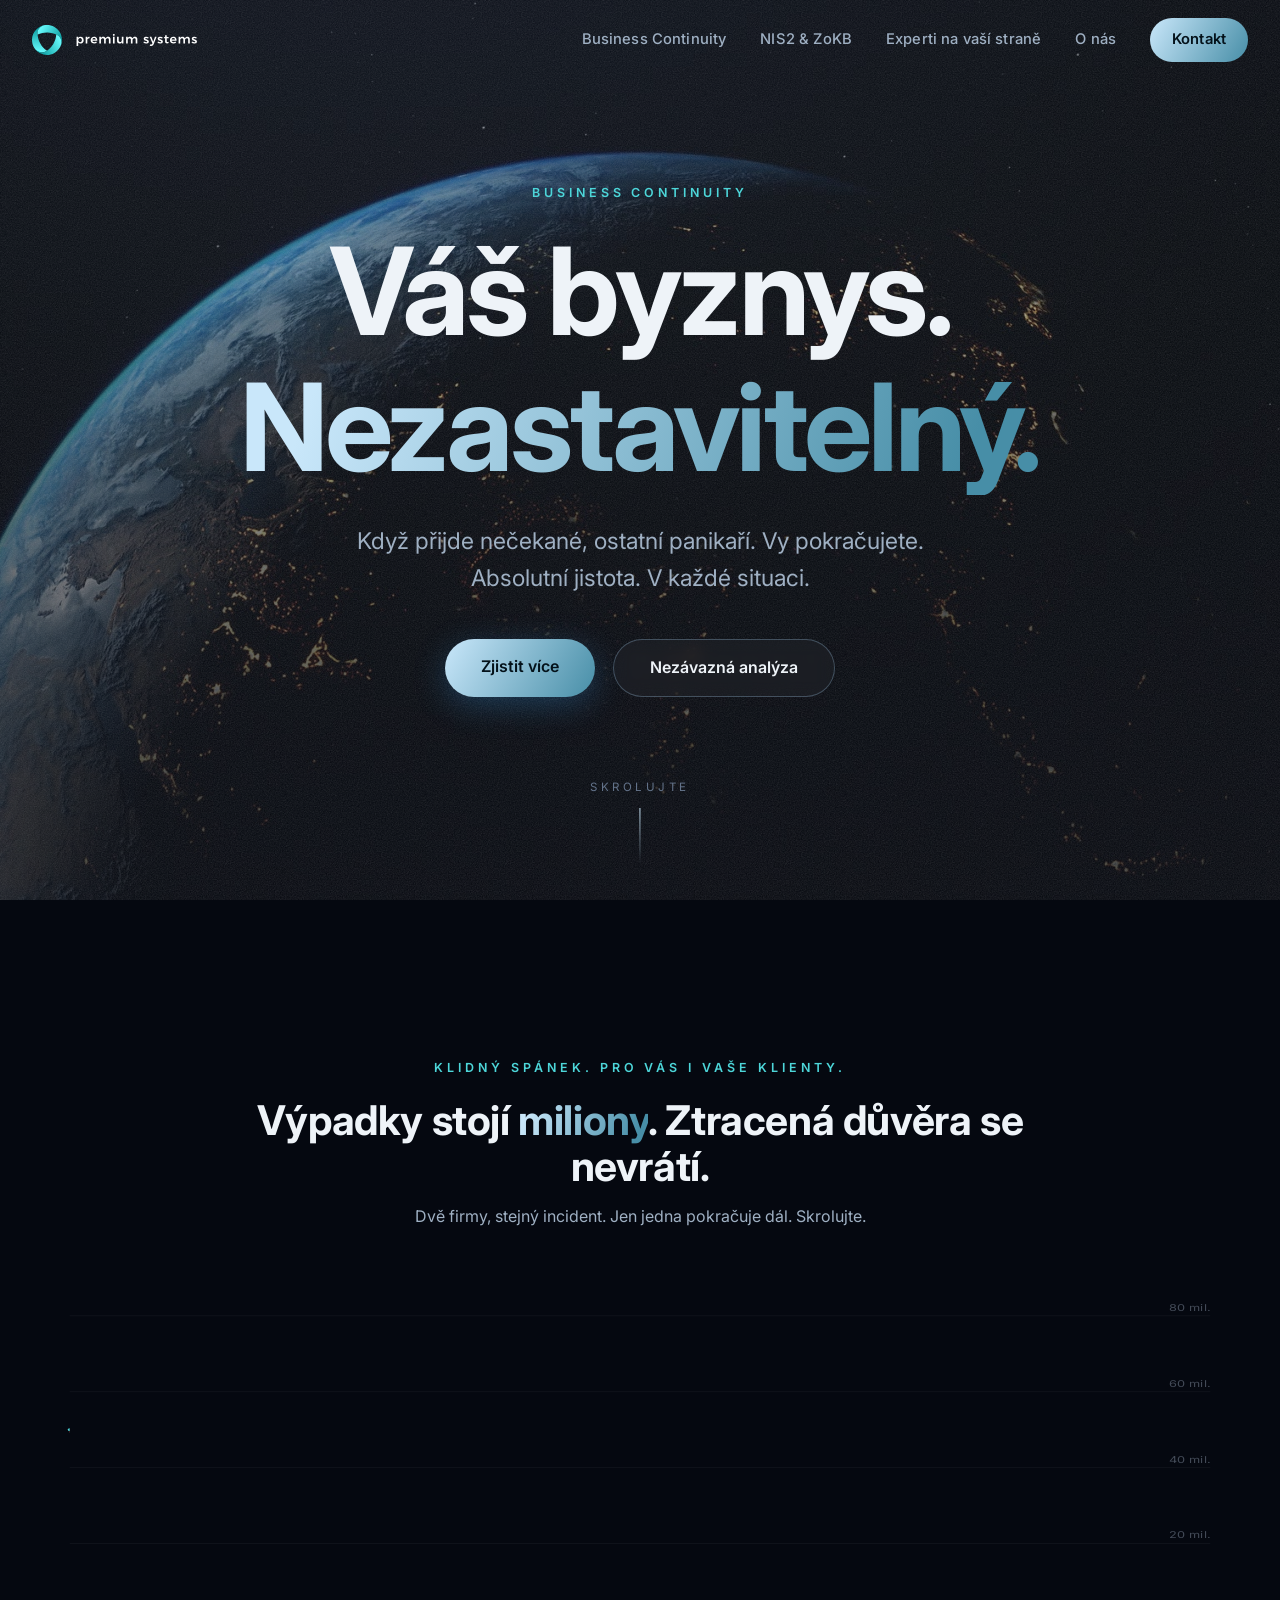
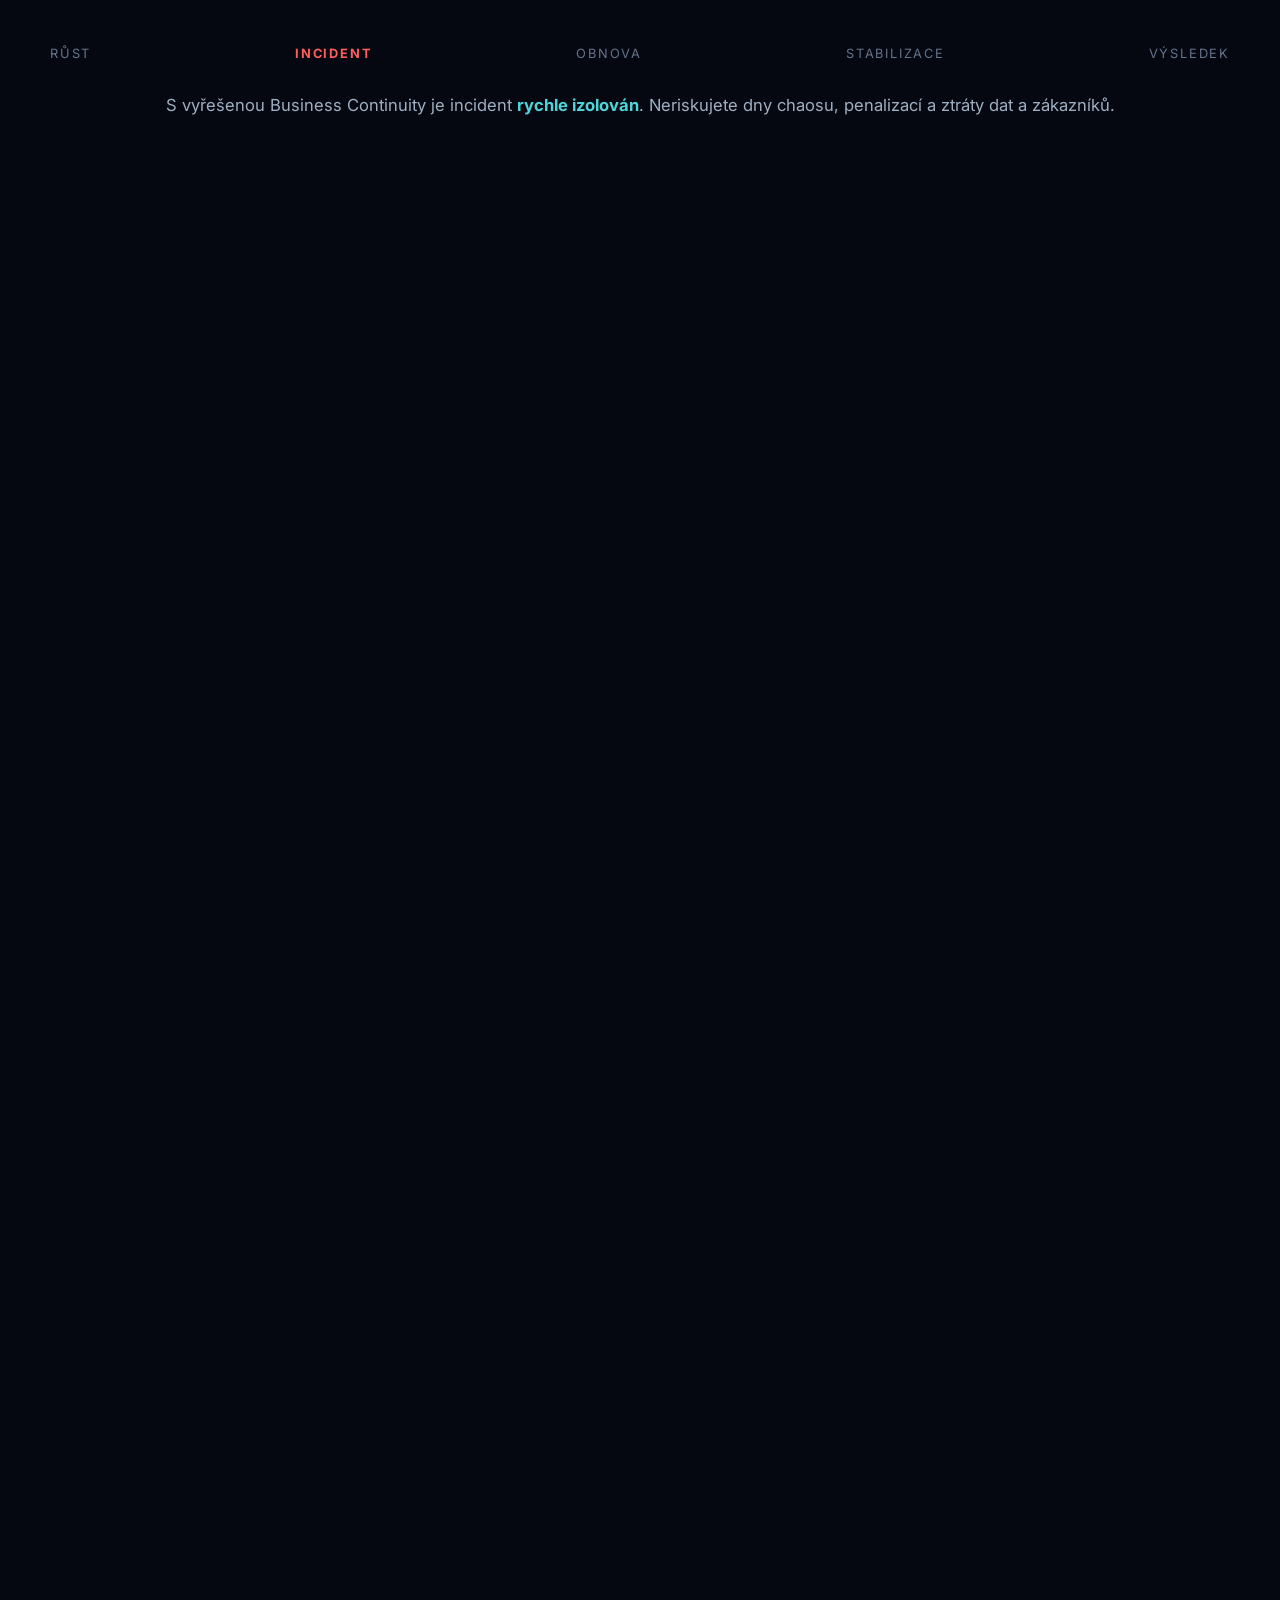
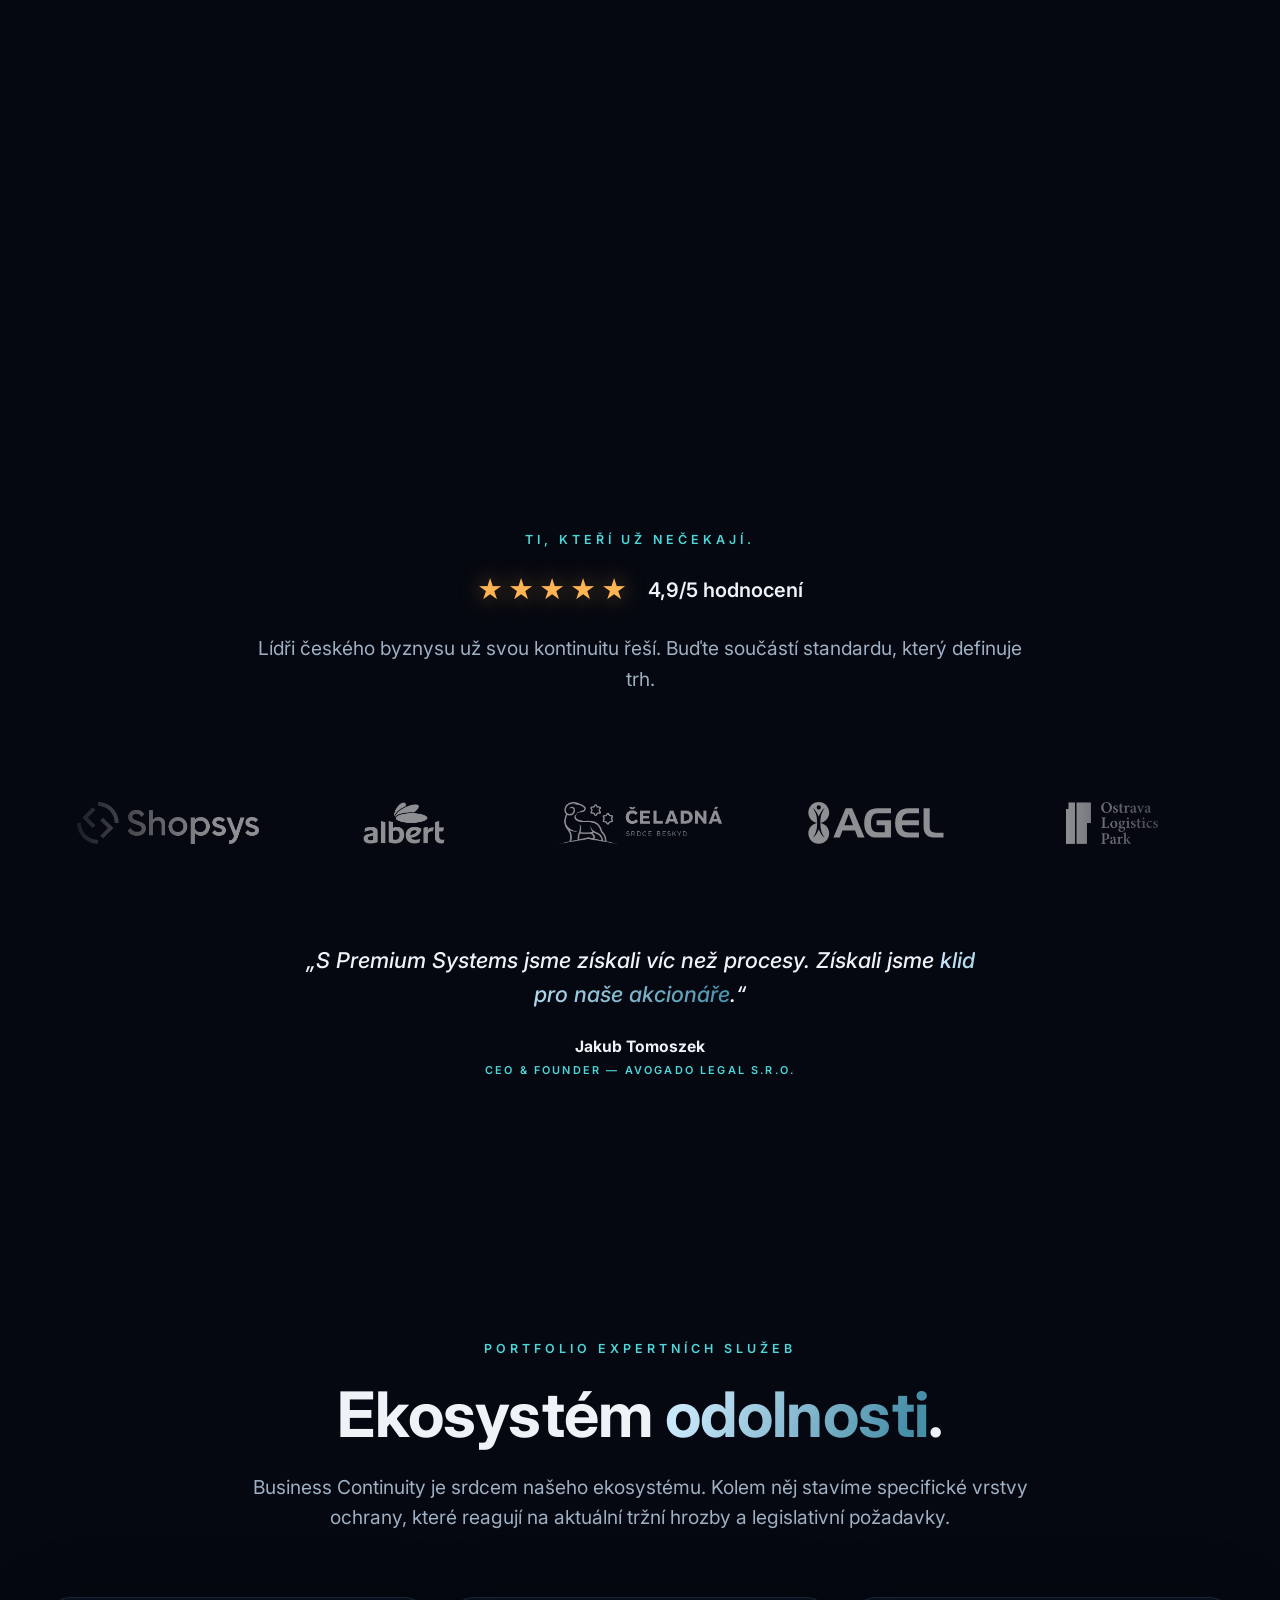
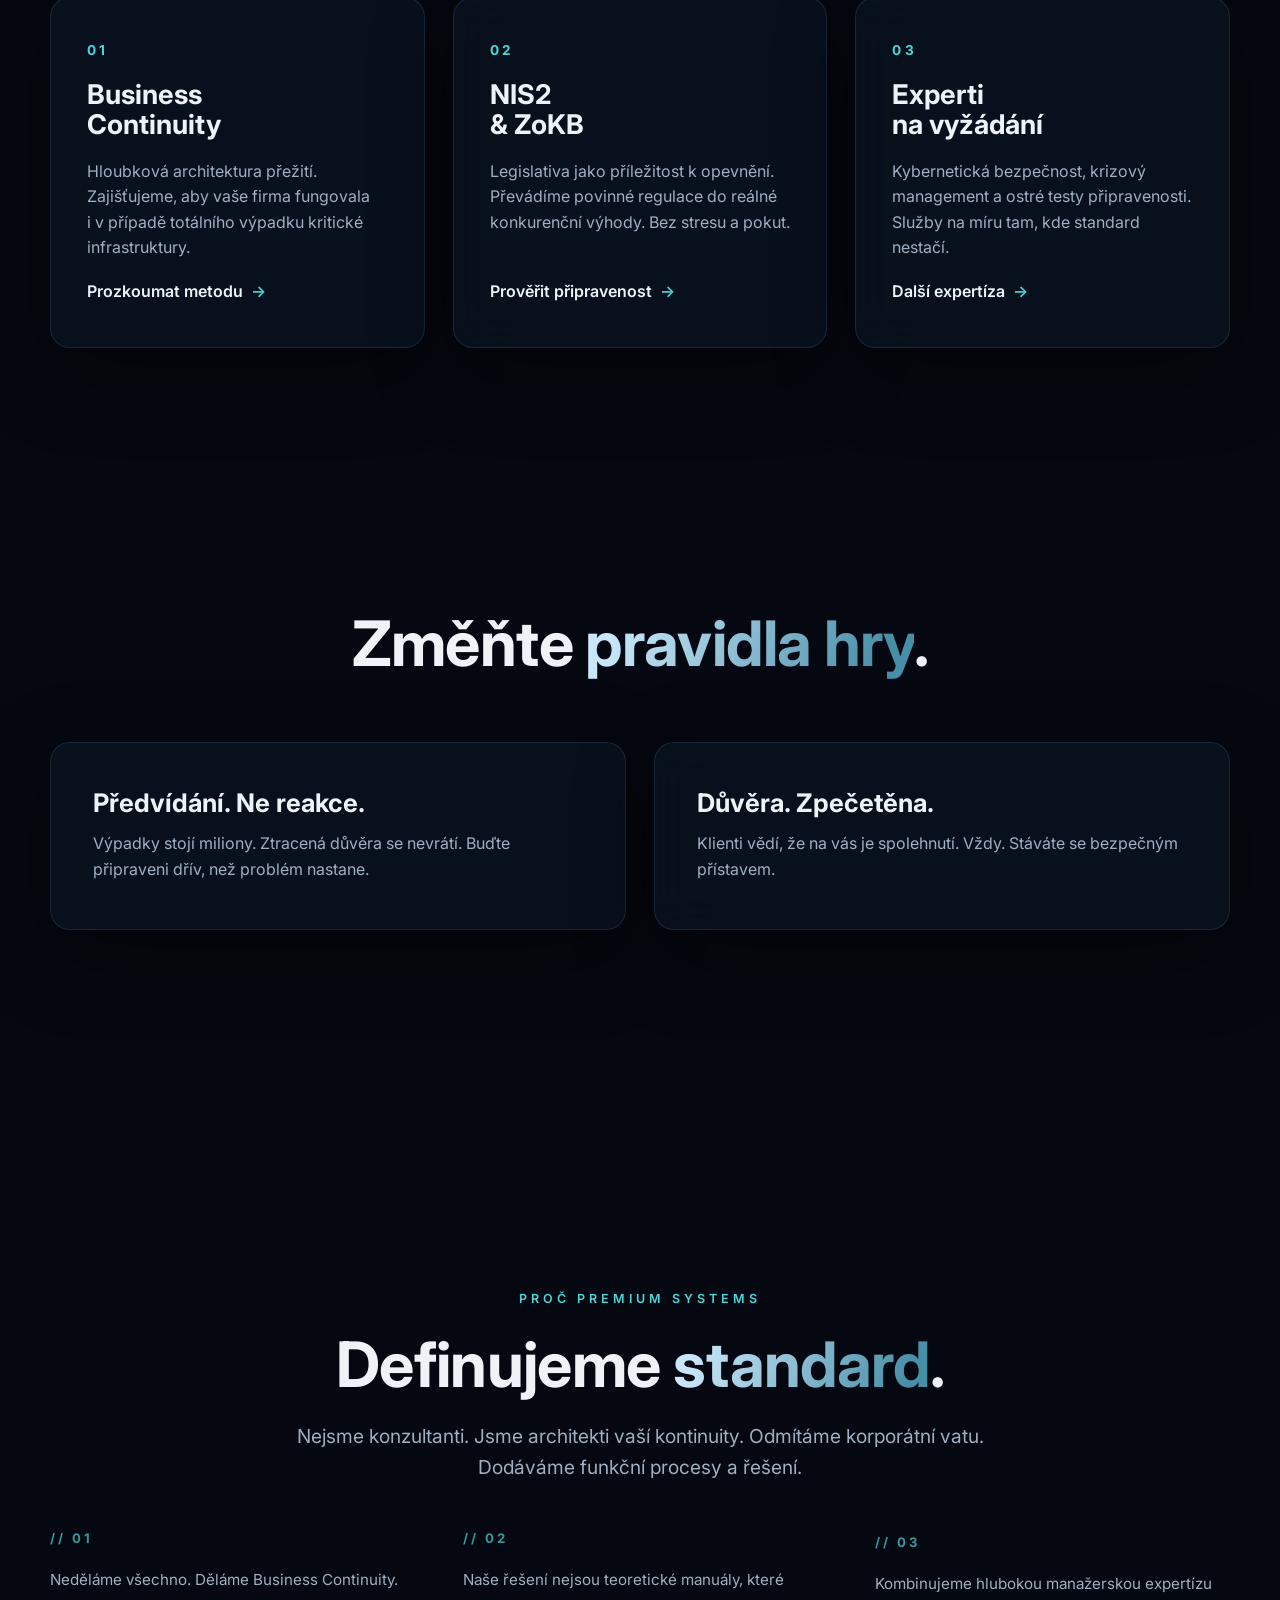
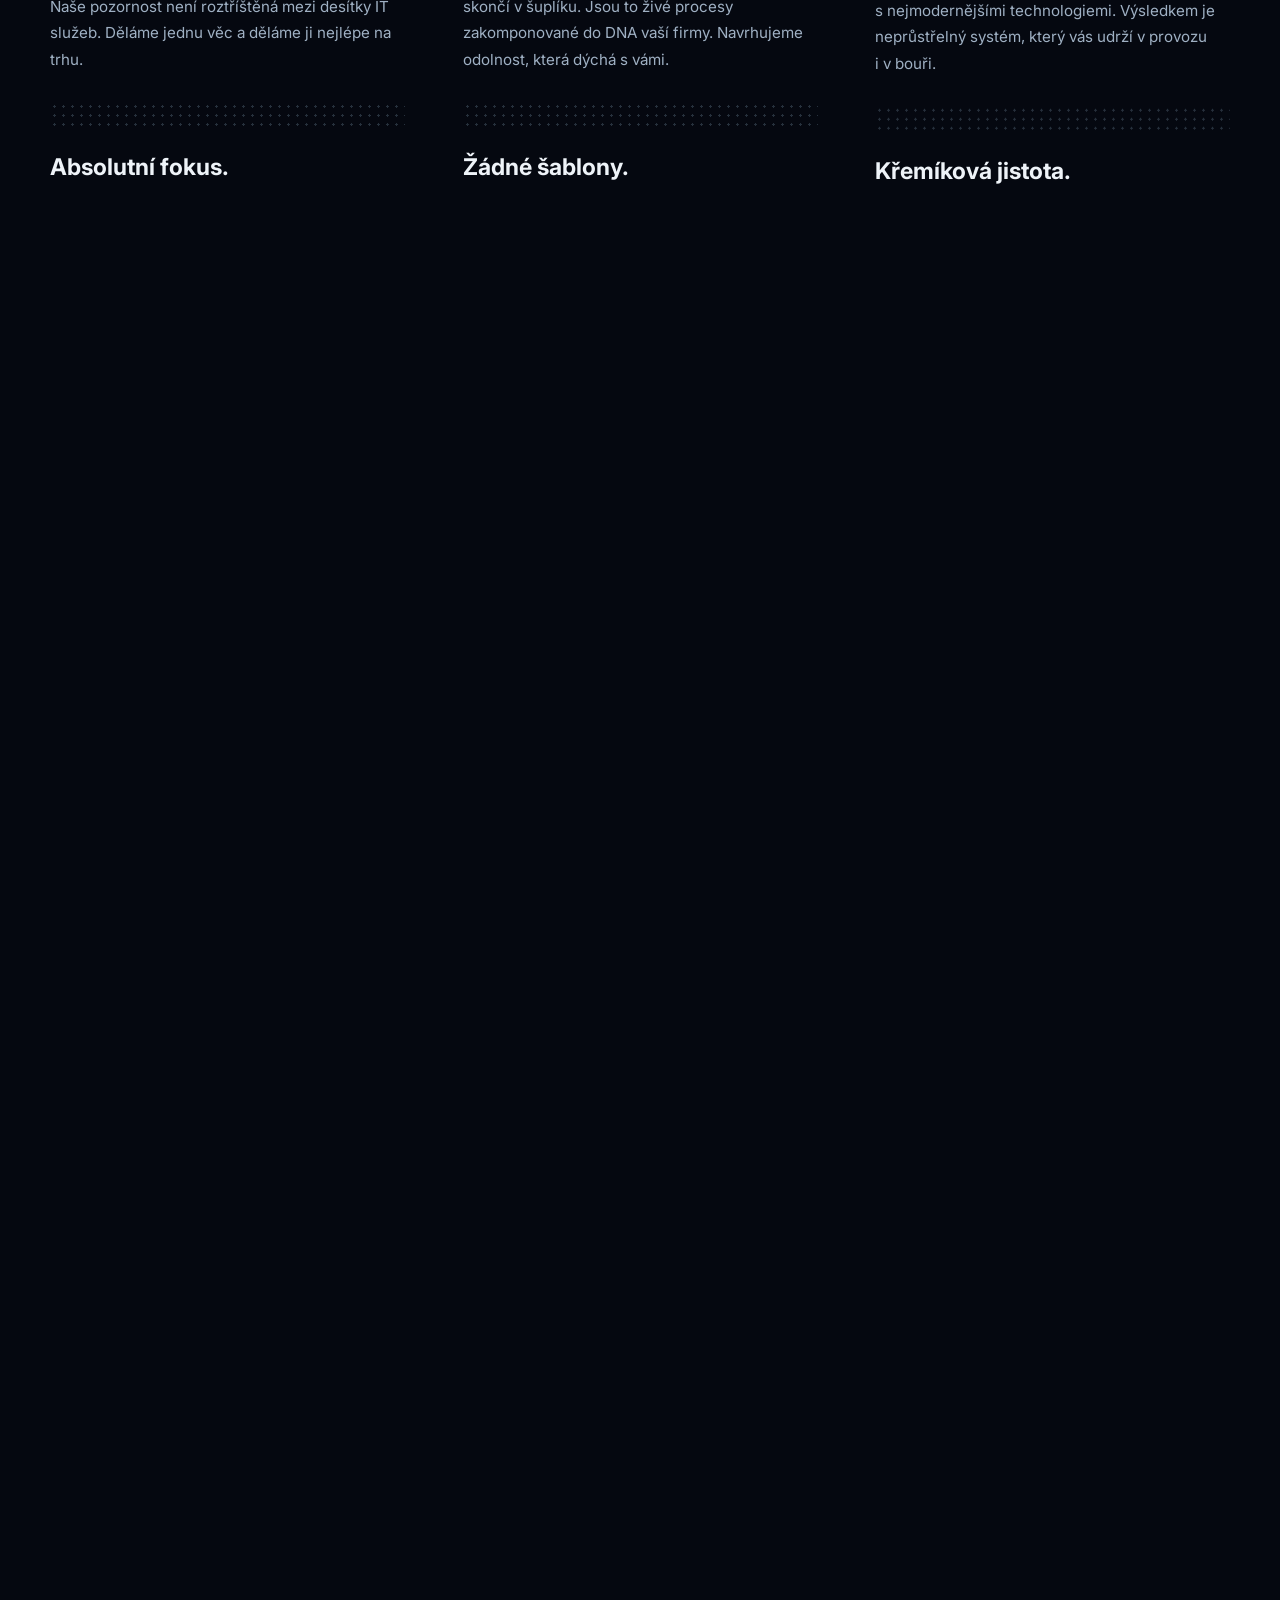
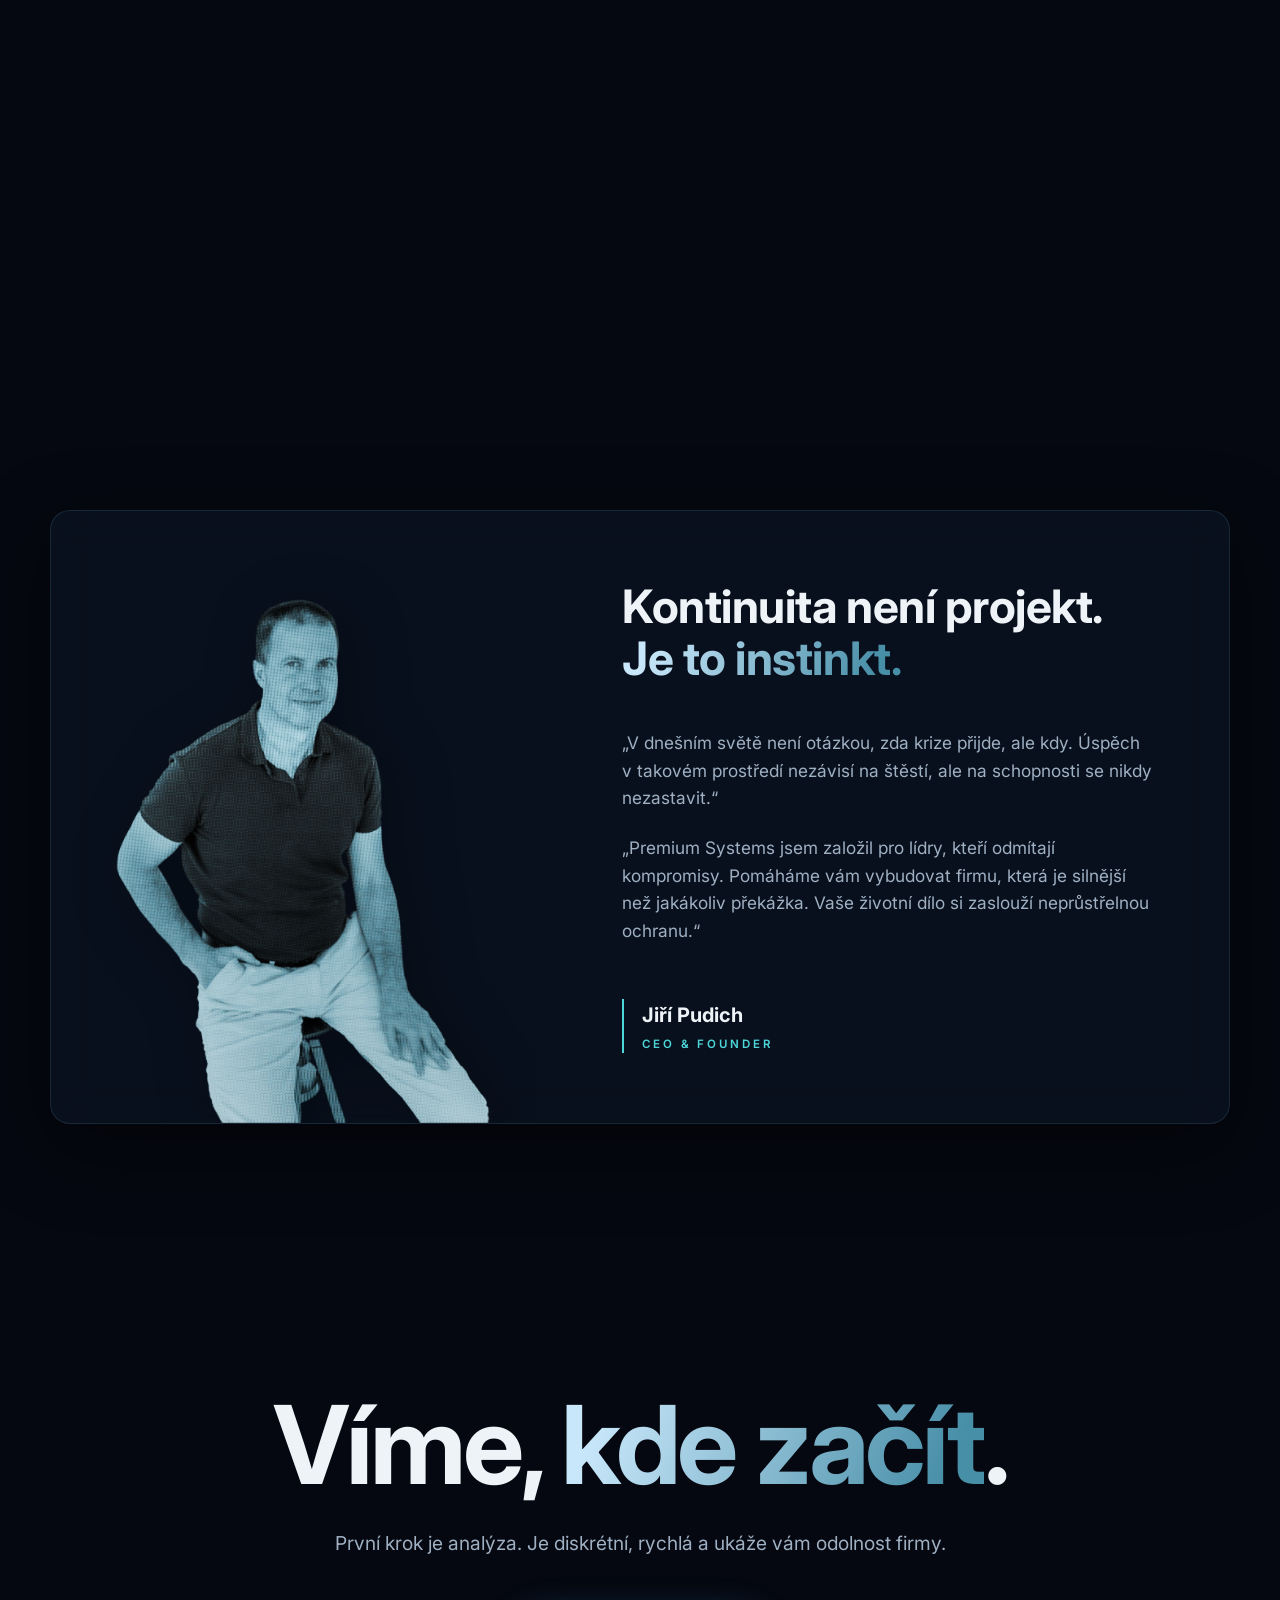
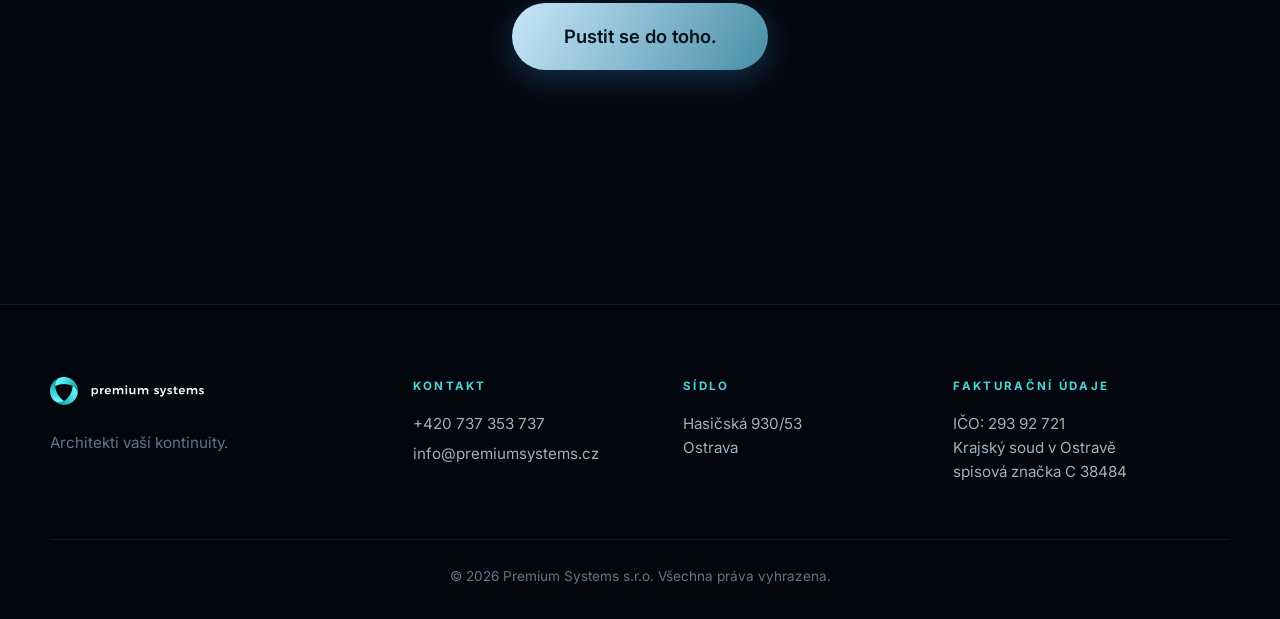
==== index.html @ 62fb1a43 "Favicon z loga + podstránka Experti na vaší straně (Zoom Planet video) Co-Authored-By: Claude Fable " ====
<!DOCTYPE html>
<html lang="cs">
<head>
<meta charset="UTF-8">
<meta name="viewport" content="width=device-width, initial-scale=1.0">
<title>Business Continuity, NIS2 a řízení rizik | Premium Systems</title>
<meta name="description" content="Váš byznys. Nezastavitelný. Business Continuity, NIS2 & ZoKB a experti na vaší straně. Absolutní jistota v každé situaci.">
<link rel="preconnect" href="https://fonts.googleapis.com">
<link rel="preconnect" href="https://fonts.gstatic.com" crossorigin>
<link href="https://fonts.googleapis.com/css2?family=Inter:wght@400;500;600;700&display=swap" rel="stylesheet">
<link rel="icon" type="image/png" sizes="32x32" href="assets/img/favicon-32.png">
<link rel="icon" type="image/png" sizes="256x256" href="assets/img/favicon-256.png">
<link rel="apple-touch-icon" href="assets/img/apple-touch-icon.png">
<link rel="stylesheet" href="css/style.css?v=3">
</head>
<body>

<!-- ══════════ SCROLL-DRIVEN VIDEO BACKGROUND ══════════ -->
<div class="video-stage" aria-hidden="true">
  <video id="bgVideo" muted playsinline preload="auto" poster="assets/video/poster.jpg"></video>
  <div class="video-overlay"></div>
  <div class="video-grain"></div>
</div>

<!-- Scroll progress -->
<div class="scroll-progress"><span id="scrollBar"></span></div>

<!-- Indikátor sekcí -->
<nav class="side-nav" id="sideNav" aria-label="Navigace sekcí">
  <a href="#hero" data-section="hero"><span class="bar"></span><span class="label">Úvod</span></a>
  <a href="#kontinuita" data-section="kontinuita"><span class="bar"></span><span class="label">Klidný spánek</span></a>
  <a href="#reference" data-section="reference"><span class="bar"></span><span class="label">Reference</span></a>
  <a href="#portfolio" data-section="portfolio"><span class="bar"></span><span class="label">Služby</span></a>
  <a href="#pravidla" data-section="pravidla"><span class="bar"></span><span class="label">Pravidla hry</span></a>
  <a href="#proc" data-section="proc"><span class="bar"></span><span class="label">Proč my</span></a>
  <a href="#onas" data-section="onas"><span class="bar"></span><span class="label">O nás</span></a>
  <a href="#kontakt" data-section="kontakt"><span class="bar"></span><span class="label">Kontakt</span></a>
</nav>

<!-- ══════════ NAV ══════════ -->
<header class="nav" id="nav">
  <div class="nav-inner">
    <a href="#" class="nav-logo" aria-label="Premium Systems">
      <img src="assets/img/logo-white.svg" alt="Premium Systems">
    </a>
    <nav class="nav-links" id="navLinks">
      <a href="business-continuity.html">Business Continuity</a>
      <a href="nis2-zokb.html">NIS2 &amp; ZoKB</a>
      <a href="experti.html">Experti na vaší straně</a>
      <a href="#onas">O nás</a>
      <a href="#kontakt" class="nav-cta">Kontakt</a>
    </nav>
    <button class="nav-burger" id="navBurger" aria-label="Menu"><span></span><span></span><span></span></button>
  </div>
</header>

<main>

<!-- ══════════ HERO ══════════ -->
<section class="hero" id="hero">
  <div class="hero-content">
    <p class="eyebrow reveal">Business Continuity</p>
    <h1 class="hero-title reveal">
      <span class="line">Váš byznys.</span>
      <span class="line grad">Nezastavitelný.</span>
    </h1>
    <p class="hero-sub reveal">Když přijde nečekané, ostatní panikaří. Vy pokračujete.<br>Absolutní jistota. V&nbsp;každé situaci.</p>
    <div class="hero-actions reveal">
      <a href="#kontinuita" class="btn btn-primary">Zjistit více</a>
      <a href="#kontakt" class="btn btn-ghost">Nezávazná analýza</a>
    </div>
  </div>
  <div class="hero-scroll-hint">
    <span class="hint-label">Skrolujte</span>
    <span class="hint-line"></span>
  </div>
</section>

<!-- ══════════ PŘÍBĚH DVOU KŘIVEK (scrollytelling) ══════════ -->
<section class="chart-scroll" id="kontinuita">
  <div class="chart-sticky">
    <div class="container">
      <div class="section-head chart-head reveal">
        <p class="eyebrow">Klidný spánek. Pro vás i&nbsp;vaše klienty.</p>
        <h2>Výpadky stojí <span class="grad">miliony</span>. Ztracená důvěra se nevrátí.</h2>
        <p class="section-lead">Dvě firmy, stejný incident. Jen jedna pokračuje dál. Skrolujte.</p>
      </div>

      <div class="chart-stage">
        <svg id="revChart" viewBox="0 0 1200 520" preserveAspectRatio="none" aria-label="Vývoj tržeb: s Premium Systems vs. bez ochrany">
          <defs>
            <linearGradient id="areaGrad" x1="0" y1="0" x2="0" y2="1">
              <stop offset="0" stop-color="#4dd6d9" stop-opacity="0.22"/>
              <stop offset="1" stop-color="#4dd6d9" stop-opacity="0"/>
            </linearGradient>
            <clipPath id="chartClip">
              <rect id="chartClipRect" x="0" y="-10" width="0" height="540"/>
            </clipPath>
          </defs>
          <g id="chartGrid"></g>
          <line id="incidentLine" x1="0" y1="10" x2="0" y2="500" stroke="#ff5d5d" stroke-width="1.5" stroke-dasharray="4 6" opacity="0"/>
          <text id="incidentText" x="0" y="30" fill="#ff5d5d" opacity="0" font-size="15" font-weight="700" letter-spacing="3">INCIDENT</text>
          <g clip-path="url(#chartClip)">
            <path id="areaWith" fill="url(#areaGrad)"/>
            <path id="lineWithout" fill="none" stroke="#ff5d5d" stroke-width="3" stroke-dasharray="7 7" stroke-linejoin="round"/>
            <path id="lineWith" fill="none" stroke="#4dd6d9" stroke-width="4" stroke-linecap="round" stroke-linejoin="round"/>
          </g>
        </svg>

        <div class="chart-badge badge-with" id="badgeWith">
          <span class="badge-value" id="valWith">0&nbsp;Kč</span>
          <span class="badge-label">S&nbsp;Business Continuity</span>
        </div>
        <div class="chart-badge badge-without" id="badgeWithout">
          <span class="badge-value" id="valWithout">0&nbsp;Kč</span>
          <span class="badge-label">Bez Business Continuity</span>
        </div>
      </div>

      <div class="chart-xlabels">
        <span>Růst</span>
        <span class="xl-incident">Incident</span>
        <span class="xl-m">Obnova</span>
        <span class="xl-m">Stabilizace</span>
        <span>Výsledek</span>
      </div>

      <p class="chart-note" id="chartNote">S&nbsp;vyřešenou Business Continuity je incident <strong>rychle izolován</strong>. Neriskujete dny chaosu, penalizací a&nbsp;ztráty dat a&nbsp;zákazníků.</p>
    </div>
  </div>
</section>

<!-- ══════════ REFERENCE ══════════ -->
<section class="section" id="reference">
  <div class="container">
    <div class="section-head reveal">
      <p class="eyebrow">Ti, kteří už nečekají.</p>
      <div class="rating">
        <span class="stars">★★★★★</span>
        <span class="rating-num">4,9/5 hodnocení</span>
      </div>
      <p class="section-lead">Lídři českého byznysu už svou kontinuitu řeší. Buďte součástí standardu, který definuje trh.</p>
    </div>

    <div class="logo-strip reveal" aria-label="Naši klienti">
      <div class="logo-track">
        <div class="logo-cell"><img src="assets/img/client-shopsys.webp" alt="Shopsys"></div>
        <div class="logo-cell"><img src="assets/img/client-albert.png" alt="Albert"></div>
        <div class="logo-cell"><img src="assets/img/client-celadna.webp" alt="Čeladná"></div>
        <div class="logo-cell"><img src="assets/img/client-agel.svg" alt="Agel"></div>
        <div class="logo-cell"><img src="assets/img/client-olp.webp" alt="Ostrava Logistics Park"></div>
        <div class="logo-cell"><img src="assets/img/client-avogado.svg" alt="Avogado"></div>
        <div class="logo-cell" aria-hidden="true"><img src="assets/img/client-shopsys.webp" alt=""></div>
        <div class="logo-cell" aria-hidden="true"><img src="assets/img/client-albert.png" alt=""></div>
        <div class="logo-cell" aria-hidden="true"><img src="assets/img/client-celadna.webp" alt=""></div>
        <div class="logo-cell" aria-hidden="true"><img src="assets/img/client-agel.svg" alt=""></div>
        <div class="logo-cell" aria-hidden="true"><img src="assets/img/client-olp.webp" alt=""></div>
        <div class="logo-cell" aria-hidden="true"><img src="assets/img/client-avogado.svg" alt=""></div>
      </div>
    </div>

    <figure class="testimonial reveal">
      <blockquote class="pull-quote">
        „S&nbsp;Premium Systems jsme získali víc než procesy. Získali jsme <em>klid pro naše akcionáře</em>.“
      </blockquote>
      <figcaption class="testimonial-author">
        <span class="testimonial-name">Jakub Tomoszek</span>
        <span class="testimonial-role">CEO &amp; Founder — Avogado Legal s.r.o.</span>
      </figcaption>
    </figure>
  </div>
</section>

<!-- ══════════ PORTFOLIO ══════════ -->
<section class="section" id="portfolio">
  <div class="container">
    <div class="section-head reveal">
      <p class="eyebrow">Portfolio expertních služeb</p>
      <h2>Ekosystém <span class="grad">odolnosti</span>.</h2>
      <p class="section-lead">Business Continuity je srdcem našeho ekosystému. Kolem něj stavíme specifické vrstvy ochrany, které reagují na aktuální tržní hrozby a&nbsp;legislativní požadavky.</p>
    </div>

    <div class="cards">
      <article class="glass card reveal">
        <div class="card-num">01</div>
        <h3>Business<br>Continuity</h3>
        <p>Hloubková architektura přežití. Zajišťujeme, aby vaše firma fungovala i&nbsp;v&nbsp;případě totálního výpadku kritické infrastruktury.</p>
        <a class="card-link" href="business-continuity.html">Prozkoumat metodu <span>→</span></a>
      </article>
      <article class="glass card reveal">
        <div class="card-num">02</div>
        <h3>NIS2<br>&amp;&nbsp;ZoKB</h3>
        <p>Legislativa jako příležitost k&nbsp;opevnění. Převádíme povinné regulace do reálné konkurenční výhody. Bez stresu a&nbsp;pokut.</p>
        <a class="card-link" href="nis2-zokb.html">Prověřit připravenost <span>→</span></a>
      </article>
      <article class="glass card reveal">
        <div class="card-num">03</div>
        <h3>Experti<br>na&nbsp;vyžádání</h3>
        <p>Kybernetická bezpečnost, krizový management a&nbsp;ostré testy připravenosti. Služby na míru tam, kde standard nestačí.</p>
        <a class="card-link" href="experti.html">Další expertíza <span>→</span></a>
      </article>
    </div>
  </div>
</section>

<!-- ══════════ ZMĚŇTE PRAVIDLA HRY ══════════ -->
<section class="section" id="pravidla">
  <div class="container">
    <div class="section-head reveal">
      <h2>Změňte <span class="grad">pravidla hry</span>.</h2>
    </div>
    <div class="duo">
      <div class="glass duo-item reveal">
        <h3>Předvídání. Ne&nbsp;reakce.</h3>
        <p>Výpadky stojí miliony. Ztracená důvěra se nevrátí. Buďte připraveni dřív, než problém nastane.</p>
      </div>
      <div class="glass duo-item reveal">
        <h3>Důvěra. Zpečetěna.</h3>
        <p>Klienti vědí, že na vás je spolehnutí. Vždy. Stáváte se bezpečným přístavem.</p>
      </div>
    </div>
  </div>
</section>

<!-- ══════════ PROČ PREMIUM SYSTEMS (scrollytelling) ══════════ -->
<section class="proc-scroll" id="proc">
  <div class="proc-sticky">
    <div class="container">
      <div class="section-head proc-head reveal">
        <p class="eyebrow">Proč Premium Systems</p>
        <h2>Definujeme <span class="grad">standard</span>.</h2>
        <p class="section-lead">Nejsme konzultanti. Jsme architekti vaší kontinuity. Odmítáme korporátní vatu. Dodáváme funkční procesy a&nbsp;řešení.</p>
      </div>

      <div class="principles-row">
        <div class="principle">
          <div class="p-num">// 01</div>
          <p>Neděláme všechno. Děláme Business Continuity. Naše pozornost není roztříštěná mezi desítky IT služeb. Děláme jednu věc a&nbsp;děláme ji nejlépe na trhu.</p>
          <div class="p-strip"><span class="p-fill"></span></div>
          <h3>Absolutní fokus.</h3>
        </div>
        <div class="principle">
          <div class="p-num">// 02</div>
          <p>Naše řešení nejsou teoretické manuály, které skončí v&nbsp;šuplíku. Jsou to živé procesy zakomponované do DNA vaší firmy. Navrhujeme odolnost, která dýchá s&nbsp;vámi.</p>
          <div class="p-strip"><span class="p-fill"></span></div>
          <h3>Žádné šablony.</h3>
        </div>
        <div class="principle">
          <div class="p-num">// 03</div>
          <p>Kombinujeme hlubokou manažerskou expertízu s&nbsp;nejmodernějšími technologiemi. Výsledkem je neprůstřelný systém, který vás udrží v&nbsp;provozu i&nbsp;v&nbsp;bouři.</p>
          <div class="p-strip"><span class="p-fill"></span></div>
          <h3>Křemíková jistota.</h3>
        </div>
      </div>
    </div>
  </div>
</section>

<!-- ══════════ CEO ══════════ -->
<section class="section" id="onas">
  <div class="container">
    <div class="glass ceo reveal">
      <div class="ceo-text">
        <h2 class="ceo-title">Kontinuita není projekt.<br><span class="grad">Je to instinkt.</span></h2>
        <blockquote>
          <p>„V&nbsp;dnešním světě není otázkou, zda krize přijde, ale kdy. Úspěch v&nbsp;takovém prostředí nezávisí na štěstí, ale na schopnosti se nikdy nezastavit.“</p>
          <p>„Premium Systems jsem založil pro lídry, kteří odmítají kompromisy. Pomáháme vám vybudovat firmu, která je silnější než jakákoliv překážka. Vaše životní dílo si zaslouží neprůstřelnou ochranu.“</p>
        </blockquote>
        <div class="ceo-sig">
          <span class="ceo-name">Jiří Pudich</span>
          <span class="ceo-role">CEO &amp; Founder</span>
        </div>
      </div>
      <div class="ceo-photo">
        <img src="assets/img/jiri-pudich-upraveny.webp" alt="Jiří Pudich, CEO &amp; Founder Premium Systems">
      </div>
    </div>
  </div>
</section>

<!-- ══════════ CTA ══════════ -->
<section class="section cta-section" id="kontakt">
  <div class="container">
    <div class="section-head reveal">
      <h2 class="cta-title">Víme, <span class="grad">kde začít</span>.</h2>
      <p class="section-lead">První krok je analýza. Je diskrétní, rychlá a&nbsp;ukáže vám odolnost firmy.</p>
      <a href="mailto:info@premiumsystems.cz" class="btn btn-primary btn-lg">Pustit se do toho.</a>
    </div>
  </div>
</section>

</main>

<!-- ══════════ FOOTER ══════════ -->
<footer class="footer">
  <div class="container footer-grid">
    <div class="footer-brand">
      <img src="assets/img/logo-white.svg" alt="Premium Systems" class="footer-logo">
      <p>Architekti vaší kontinuity.</p>
    </div>
    <div class="footer-col">
      <h4>Kontakt</h4>
      <a href="tel:+420737353737">+420&nbsp;737&nbsp;353&nbsp;737</a>
      <a href="mailto:info@premiumsystems.cz">info@premiumsystems.cz</a>
    </div>
    <div class="footer-col">
      <h4>Sídlo</h4>
      <p>Hasičská 930/53<br>Ostrava</p>
    </div>
    <div class="footer-col">
      <h4>Fakturační údaje</h4>
      <p>IČO: 293&nbsp;92&nbsp;721<br>Krajský soud v&nbsp;Ostravě<br>spisová značka C&nbsp;38484</p>
    </div>
  </div>
  <div class="container footer-bottom">
    <p>© <span id="year"></span> Premium Systems s.r.o. Všechna práva vyhrazena.</p>
  </div>
</footer>

<script src="js/main.js?v=3"></script>
</body>
</html>
---- css/style.css ----
/* ═══════════════════════════════════════════════
   PREMIUM SYSTEMS — dark cinematic redesign
   ═══════════════════════════════════════════════ */

:root {
  --bg: #050810;
  --bg-2: #0a1322;
  --ink: #eef3f8;
  --ink-dim: #9fb0c3;
  --ink-faint: #64748b;
  --accent: #4dd6d9;        /* teal from logo */
  --accent-2: #3aa8ff;      /* deep blue      */
  --grad-start: #C9E7FA;    /* světlý ledový začátek gradientů */
  --grad-end: #478EA7;      /* tlumený modrošedý konec gradientů */
  --amber: #ffb454;         /* city lights    */
  --danger: #ff5d5d;
  --glass: rgba(13, 24, 41, 0.55);
  --glass-border: rgba(120, 180, 220, 0.14);
  --radius: 20px;
  --font-display: "Inter", sans-serif;
  --font-body: "Inter", sans-serif;
}

* { margin: 0; padding: 0; box-sizing: border-box; }

html { scroll-behavior: smooth; }

body {
  font-family: var(--font-body);
  background: var(--bg);
  color: var(--ink);
  line-height: 1.6;
  overflow-x: hidden;
  -webkit-font-smoothing: antialiased;
}

::selection { background: rgba(77, 214, 217, 0.35); color: #fff; }

img { max-width: 100%; }

/* ── Video stage ─────────────────────────────── */
.video-stage {
  position: fixed;
  inset: 0;
  z-index: -1;
  overflow: hidden;
  background: var(--bg);
}
.video-stage video {
  position: absolute;
  inset: 0;
  width: 100%;
  height: 100%;
  object-fit: cover;
}
.video-overlay {
  position: absolute;
  inset: 0;
  background:
    radial-gradient(ellipse 120% 90% at 50% 0%, transparent 30%, rgba(5, 8, 16, 0.55) 100%),
    linear-gradient(180deg, rgba(5, 8, 16, 0.55) 0%, rgba(5, 8, 16, 0.25) 30%, rgba(5, 8, 16, 0.45) 100%);
}
.video-grain {
  position: absolute;
  inset: -50%;
  width: 200%;
  height: 200%;
  opacity: 0.16;
  background-image: url("data:image/svg+xml,%3Csvg xmlns='http://www.w3.org/2000/svg' width='140' height='140'%3E%3Cfilter id='n'%3E%3CfeTurbulence type='fractalNoise' baseFrequency='0.82' numOctaves='3' stitchTiles='stitch'/%3E%3CfeColorMatrix type='saturate' values='0'/%3E%3C/filter%3E%3Crect width='140' height='140' filter='url(%23n)'/%3E%3C/svg%3E");
  animation: grainShift 1.1s steps(6) infinite;
  pointer-events: none;
}
@keyframes grainShift {
  0%   { transform: translate(0, 0); }
  17%  { transform: translate(-3%, 2%); }
  33%  { transform: translate(2%, -3%); }
  50%  { transform: translate(-2%, -2%); }
  67%  { transform: translate(3%, 1%); }
  83%  { transform: translate(-1%, 3%); }
  100% { transform: translate(0, 0); }
}
@media (prefers-reduced-motion: reduce) {
  .video-grain { animation: none; }
}

/* ── Scroll progress ─────────────────────────── */
.scroll-progress {
  position: fixed;
  top: 0; left: 0; right: 0;
  height: 2px;
  z-index: 200;
  background: transparent;
}
.scroll-progress span {
  display: block;
  height: 100%;
  width: 0%;
  background: linear-gradient(90deg, var(--grad-start), var(--grad-end));
  box-shadow: 0 0 12px rgba(77, 214, 217, 0.7);
}

/* ── Indikátor sekcí (vlevo) ─────────────────── */
.side-nav {
  position: fixed;
  left: 26px;
  top: 50%;
  transform: translateY(-50%);
  z-index: 90;
  display: flex;
  flex-direction: column;
  gap: 16px;
}
.side-nav a {
  display: flex;
  align-items: center;
  gap: 12px;
  text-decoration: none;
  padding: 2px 0;
}
.side-nav .bar {
  display: block;
  height: 2px;
  width: 12px;
  border-radius: 2px;
  background: rgba(200, 220, 240, 0.3);
  transition: width 0.45s cubic-bezier(0.16, 1, 0.3, 1), background 0.3s ease, box-shadow 0.3s ease;
}
.side-nav a.active .bar {
  background: linear-gradient(90deg, var(--grad-start), var(--grad-end));
  box-shadow: 0 0 10px rgba(77, 214, 217, 0.6);
}
.side-nav .label {
  font-family: var(--font-display);
  font-size: 0.66rem;
  font-weight: 600;
  text-transform: uppercase;
  letter-spacing: 0.2em;
  color: var(--ink-dim);
  white-space: nowrap;
  opacity: 0;
  transform: translateX(-8px);
  transition: opacity 0.35s ease, transform 0.35s ease, color 0.3s ease;
  pointer-events: none;
}
.side-nav a.active .label,
.side-nav a:hover .label { opacity: 1; transform: none; }
.side-nav a.active .label { color: var(--ink); }
.side-nav a:hover .bar { background: rgba(200, 220, 240, 0.6); }
@media (max-width: 1340px) {
  .side-nav { display: none; }
}

/* ── Nav ─────────────────────────────────────── */
.nav {
  position: fixed;
  top: 0; left: 0; right: 0;
  z-index: 100;
}
/* pozadí menu: rozmazání obsahu, které plynule přechází do ztracena —
   žádná hrana, žádný box */
.nav::before {
  content: "";
  position: absolute;
  inset: 0 0 -48px 0;
  z-index: -1;
  pointer-events: none;
  background: linear-gradient(180deg, rgba(5, 8, 16, 0.75) 0%, rgba(5, 8, 16, 0.35) 55%, transparent 100%);
  backdrop-filter: blur(16px);
  -webkit-backdrop-filter: blur(16px);
  -webkit-mask-image: linear-gradient(180deg, #000 0%, #000 50%, transparent 100%);
  mask-image: linear-gradient(180deg, #000 0%, #000 50%, transparent 100%);
  opacity: 0;
  transition: opacity 0.45s ease;
}
.nav.scrolled::before { opacity: 1; }
.nav-inner {
  max-width: 1280px;
  margin: 0 auto;
  padding: 18px 32px;
  display: flex;
  align-items: center;
  justify-content: space-between;
  gap: 24px;
}
.nav-logo img { height: 30px; display: block; }
.nav-links {
  display: flex;
  align-items: center;
  gap: 34px;
}
.nav-links a {
  color: var(--ink-dim);
  text-decoration: none;
  font-size: 0.92rem;
  font-weight: 500;
  letter-spacing: 0.01em;
  transition: color 0.25s ease;
}
.nav-links a:hover { color: var(--ink); }
.nav-links a.nav-cta {
  color: #04121a;
  background: linear-gradient(120deg, var(--grad-start), var(--grad-end));
  padding: 10px 22px;
  border-radius: 100px;
  font-weight: 600;
  transition: transform 0.25s ease, box-shadow 0.25s ease;
}
.nav-links a.nav-cta:hover {
  transform: translateY(-1px);
  box-shadow: 0 6px 24px rgba(77, 214, 217, 0.35);
}
.nav-burger {
  display: none;
  flex-direction: column;
  gap: 5px;
  background: none;
  border: 0;
  cursor: pointer;
  padding: 8px;
}
.nav-burger span {
  width: 24px; height: 2px;
  background: var(--ink);
  border-radius: 2px;
  transition: transform 0.3s ease, opacity 0.3s ease;
}
.nav-burger.open span:nth-child(1) { transform: translateY(7px) rotate(45deg); }
.nav-burger.open span:nth-child(2) { opacity: 0; }
.nav-burger.open span:nth-child(3) { transform: translateY(-7px) rotate(-45deg); }

/* ── Typography helpers ──────────────────────── */
.eyebrow {
  font-family: var(--font-display);
  text-transform: uppercase;
  letter-spacing: 0.32em;
  font-size: 0.78rem;
  font-weight: 600;
  color: var(--accent);
  margin-bottom: 20px;
}
.grad {
  background: linear-gradient(110deg, var(--grad-start) 10%, var(--grad-end) 90%);
  -webkit-background-clip: text;
  background-clip: text;
  color: transparent;
}
h1, h2, h3 { font-family: var(--font-display); font-weight: 700; line-height: 1.12; }
h2 { font-size: clamp(2.1rem, 4.9vw, 5rem); letter-spacing: -0.01em; }
h3 { font-size: clamp(1.35rem, 1.9vw, 2rem); }

/* ── Hero ────────────────────────────────────── */
.hero {
  min-height: 100vh;
  min-height: 100svh;
  display: flex;
  align-items: center;
  justify-content: center;
  text-align: center;
  position: relative;
  padding: 120px 24px 140px;
}
.hero-title {
  font-size: clamp(3rem, 9.5vw, 11rem);
  letter-spacing: -0.03em;
  margin: 0 0 28px;
}
.hero-title .line { display: block; }
.hero-sub {
  font-size: clamp(1.05rem, 1.8vw, 1.8rem);
  color: var(--ink-dim);
  max-width: 640px;
  margin: 0 auto 42px;
}
.hero-actions {
  display: flex;
  gap: 18px;
  justify-content: center;
  flex-wrap: wrap;
}
.hero-scroll-hint {
  position: absolute;
  bottom: 36px;
  left: 50%;
  transform: translateX(-50%);
  display: flex;
  flex-direction: column;
  align-items: center;
  gap: 12px;
}
.hint-label {
  font-size: 0.72rem;
  text-transform: uppercase;
  letter-spacing: 0.3em;
  color: var(--ink-faint);
}
.hint-line {
  width: 1px;
  height: 56px;
  background: linear-gradient(180deg, var(--grad-start), transparent);
  animation: hintPulse 2.2s ease-in-out infinite;
}
@media (max-height: 700px) {
  .hero-scroll-hint { display: none; }
}
@keyframes hintPulse {
  0%, 100% { opacity: 0.25; transform: scaleY(0.6); transform-origin: top; }
  50% { opacity: 1; transform: scaleY(1); }
}

/* ── Buttons ─────────────────────────────────── */
.btn {
  display: inline-block;
  font-family: var(--font-display);
  font-weight: 600;
  font-size: 1rem;
  text-decoration: none;
  padding: 15px 36px;
  border-radius: 100px;
  transition: transform 0.25s ease, box-shadow 0.25s ease, background 0.25s ease, border-color 0.25s ease;
}
.btn-primary {
  color: #04121a;
  background: linear-gradient(120deg, var(--grad-start), var(--grad-end));
  box-shadow: 0 8px 32px rgba(58, 168, 255, 0.25);
}
.btn-primary:hover {
  transform: translateY(-2px);
  box-shadow: 0 14px 44px rgba(77, 214, 217, 0.45);
}
.btn-ghost {
  color: var(--ink);
  border: 1px solid rgba(160, 200, 230, 0.3);
  background: rgba(255, 255, 255, 0.03);
  backdrop-filter: blur(8px);
}
.btn-ghost:hover { border-color: var(--accent); transform: translateY(-2px); }
.btn-lg { padding: 19px 52px; font-size: 1.15rem; }

/* ── Sections & layout ───────────────────────── */
.section { padding: 130px 24px; position: relative; }
.container { max-width: 1180px; margin: 0 auto; }
.section-head { text-align: center; max-width: 780px; margin: 0 auto 64px; }
.section-lead {
  color: var(--ink-dim);
  font-size: clamp(1.05rem, 1.5vw, 1.5rem);
  margin-top: 22px;
}

/* ── Glass ───────────────────────────────────── */
.glass {
  background: var(--glass);
  border: 1px solid var(--glass-border);
  border-radius: var(--radius);
  backdrop-filter: blur(20px);
  -webkit-backdrop-filter: blur(20px);
  box-shadow: 0 24px 80px rgba(0, 0, 0, 0.45);
}

/* ── Chart scrollytelling ────────────────────── */
.chart-scroll {
  height: 300vh;
  position: relative;
}
.chart-sticky {
  position: sticky;
  top: 0;
  height: 100vh;
  height: 100svh;
  display: flex;
  align-items: center;
  overflow: hidden;
  padding: 100px 24px 24px;
}
.chart-sticky .container { width: 100%; }
.chart-head { margin-bottom: clamp(16px, 3vh, 36px); }
.chart-head h2 { font-size: clamp(1.7rem, 3.2vw, 3.2rem); }
.chart-head .section-lead {
  margin-top: 14px;
  font-size: clamp(0.98rem, 1.25vw, 1.25rem);
}
.chart-stage { position: relative; width: 100%; }
.chart-stage svg {
  display: block;
  width: 100%;
  height: clamp(240px, 42vh, 520px);
  overflow: visible;
}
.chart-badge {
  position: absolute;
  left: 0;
  top: 0;
  display: flex;
  flex-direction: column;
  gap: 2px;
  padding: 10px 16px;
  border-radius: 14px;
  background: rgba(10, 19, 34, 0.85);
  backdrop-filter: blur(12px);
  -webkit-backdrop-filter: blur(12px);
  white-space: nowrap;
  opacity: 0;
  transition: opacity 0.4s ease;
  pointer-events: none;
  will-change: transform;
}
.chart-badge.on { opacity: 1; }
.badge-with {
  border: 1px solid rgba(77, 214, 217, 0.5);
  box-shadow: 0 8px 30px rgba(77, 214, 217, 0.15);
  transform: translate(-100%, -130%);
}
.badge-without {
  border: 1px solid rgba(255, 93, 93, 0.45);
  box-shadow: 0 8px 30px rgba(255, 93, 93, 0.12);
  transform: translate(-100%, 40%);
}
.badge-value {
  font-family: var(--font-display);
  font-weight: 700;
  font-size: clamp(1rem, 1.8vw, 1.6rem);
  font-variant-numeric: tabular-nums;
}
.badge-with .badge-value { color: var(--accent); }
.badge-without .badge-value { color: var(--danger); }
.badge-label {
  text-transform: uppercase;
  letter-spacing: 0.18em;
  font-size: 0.62rem;
  font-weight: 600;
  color: var(--ink-dim);
}
.chart-xlabels {
  display: flex;
  justify-content: space-between;
  margin-top: 10px;
  color: var(--ink-faint);
  font-size: clamp(0.7rem, 1vw, 0.9rem);
  text-transform: uppercase;
  letter-spacing: 0.14em;
}
.chart-xlabels .xl-incident { color: var(--danger); font-weight: 700; }
.chart-note {
  margin-top: clamp(14px, 3vh, 30px);
  text-align: center;
  color: var(--ink-dim);
  font-size: clamp(0.95rem, 1.3vw, 1.25rem);
  opacity: 0;
  transform: translateY(10px);
  transition: opacity 0.6s ease, transform 0.6s ease;
}
.chart-note strong { color: var(--accent); }
.chart-note.show { opacity: 1; transform: none; }

/* rozmazání pozadí řídí plynule JS podle pozice skrolování */
.video-stage { will-change: filter; }

/* ── Reference ───────────────────────────────── */
.rating {
  display: flex;
  align-items: center;
  justify-content: center;
  gap: 16px;
  margin: 6px 0 8px;
}
.stars { color: var(--amber); font-size: 1.6rem; letter-spacing: 0.2em; text-shadow: 0 0 22px rgba(255, 180, 84, 0.5); }
.rating-num { font-family: var(--font-display); font-weight: 600; font-size: 1.25rem; }
.logo-strip {
  overflow: hidden;
  padding: 44px 0;
  margin-bottom: 56px;
  /* postupné okraje */
  -webkit-mask-image: linear-gradient(90deg, transparent 0%, #000 14%, #000 86%, transparent 100%);
  mask-image: linear-gradient(90deg, transparent 0%, #000 14%, #000 86%, transparent 100%);
}
.logo-track {
  display: flex;
  align-items: center;
  width: 240%; /* 12 buněk × 20 % pásu → vždy 5 log v záběru */
  animation: logoMarquee 36s linear infinite;
}
.logo-strip:hover .logo-track { animation-play-state: paused; }
.logo-cell {
  flex: 0 0 calc(100% / 12);
  display: flex;
  align-items: center;
  justify-content: center;
  padding: 0 clamp(14px, 2vw, 34px);
}
.logo-cell img {
  height: 42px;
  max-width: 100%;
  width: auto;
  object-fit: contain;
  filter: brightness(0) invert(1);
  opacity: 0.55;
  transition: opacity 0.3s ease;
}
.logo-cell img:hover { opacity: 1; }
/* pohyb zprava doleva, bezešvá smyčka přes duplikovanou sadu */
@keyframes logoMarquee {
  from { transform: translateX(0); }
  to   { transform: translateX(-50%); }
}
@media (prefers-reduced-motion: reduce) {
  .logo-track { animation: none; transform: translateX(0); }
}
.testimonial {
  max-width: 680px;
  margin: 0 auto;
  text-align: center;
}
.pull-quote {
  font-family: var(--font-display);
  font-size: clamp(1.05rem, 1.7vw, 1.4rem);
  font-weight: 500;
  font-style: italic;
  margin: 0;
  color: var(--ink);
  line-height: 1.55;
}
.testimonial-author {
  margin-top: 22px;
  display: flex;
  flex-direction: column;
  gap: 3px;
}
.testimonial-name {
  font-family: var(--font-display);
  font-weight: 700;
  font-size: 0.98rem;
}
.testimonial-role {
  text-transform: uppercase;
  letter-spacing: 0.2em;
  font-size: 0.68rem;
  font-weight: 600;
  color: var(--accent);
}
.pull-quote em {
  font-style: italic;
  background: linear-gradient(110deg, var(--grad-start), var(--grad-end));
  -webkit-background-clip: text;
  background-clip: text;
  color: transparent;
}

/* ── Cards ───────────────────────────────────── */
.cards {
  display: grid;
  grid-template-columns: repeat(3, 1fr);
  gap: 28px;
}
.card {
  padding: 42px 36px;
  display: flex;
  flex-direction: column;
  gap: 18px;
  position: relative;
  overflow: hidden;
  transition: transform 0.35s ease, border-color 0.35s ease, box-shadow 0.35s ease;
}
.card:hover {
  transform: translateY(-8px);
  border-color: rgba(77, 214, 217, 0.4);
  box-shadow: 0 32px 90px rgba(0, 0, 0, 0.6), 0 0 60px rgba(77, 214, 217, 0.08) inset;
}
.card-num {
  font-family: var(--font-display);
  font-size: 0.85rem;
  font-weight: 700;
  letter-spacing: 0.25em;
  color: var(--accent);
}
.card h3 { font-size: 1.7rem; }
.card p { color: var(--ink-dim); flex: 1; }
.card-link {
  font-family: var(--font-display);
  font-weight: 600;
  color: var(--ink);
  text-decoration: none;
  display: inline-flex;
  align-items: center;
  gap: 8px;
}
.card-link span { transition: transform 0.25s ease; color: var(--accent); }
.card-link:hover span { transform: translateX(6px); }

/* ── Duo ─────────────────────────────────────── */
.duo {
  display: grid;
  grid-template-columns: 1fr 1fr;
  gap: 28px;
}
.duo-item { padding: 46px 42px; }
.duo-item h3 { margin-bottom: 14px; font-size: 1.6rem; }
.duo-item p { color: var(--ink-dim); }

/* ── Principles (scrollytelling) ─────────────── */
.proc-scroll {
  height: 280vh;
  position: relative;
}
.proc-sticky {
  position: sticky;
  top: 0;
  height: 100vh;
  height: 100svh;
  display: flex;
  align-items: center;
  overflow: hidden;
  padding: 90px 24px 40px;
}
.proc-sticky .container { width: 100%; }
.proc-head { margin-bottom: clamp(24px, 5vh, 60px); }
.principles-row {
  position: relative;
  display: grid;
  grid-template-columns: repeat(3, 1fr);
  gap: clamp(36px, 4.5vw, 72px);
  z-index: 1;
}
.principle {
  position: relative;
  display: flex;
  flex-direction: column;
  align-items: flex-start;
  opacity: 0;
  transform: translateY(44px);
  will-change: transform, opacity;
}
.p-num {
  font-family: var(--font-display);
  font-size: 0.82rem;
  font-weight: 700;
  letter-spacing: 0.22em;
  color: var(--accent);
  opacity: 0.7;
  transition: opacity 0.4s ease;
}
.principle.active .p-num { opacity: 1; }
.principle p {
  color: var(--ink-dim);
  margin-top: clamp(14px, 2vh, 24px);
  font-size: clamp(0.95rem, 1.15vw, 1.1rem);
  line-height: 1.75;
  min-height: 5.2em;
}
.p-strip {
  position: relative;
  width: 100%;
  height: 24px;
  margin: clamp(22px, 3.2vh, 38px) 0;
  background-image: radial-gradient(rgba(160, 195, 220, 0.22) 1px, transparent 1.4px);
  background-size: 9px 9px;
}
.p-fill {
  position: absolute;
  left: 0;
  top: 50%;
  margin-top: -1.5px;
  height: 3px;
  width: 100%;
  border-radius: 3px;
  background: linear-gradient(90deg, var(--grad-start), var(--grad-end));
  box-shadow: 0 0 12px rgba(77, 214, 217, 0.6);
  transform: scaleX(0);
  transform-origin: left center;
  will-change: transform;
}
.principle h3 {
  margin: 0;
  font-size: clamp(1.4rem, 1.8vw, 1.9rem);
}

/* ── CEO ─────────────────────────────────────── */
.ceo {
  position: relative;
  display: grid;
  grid-template-columns: 0.85fr 1.15fr;
  overflow: hidden;
  align-items: stretch;
}
.ceo-photo { order: -1; }
.ceo-text {
  padding: clamp(40px, 5.5vw, 88px);
  display: flex;
  flex-direction: column;
  justify-content: center;
}
.ceo-title { margin-bottom: clamp(28px, 3.5vw, 48px); font-size: clamp(2rem, 3.6vw, 3.6rem); }
.ceo blockquote p {
  color: var(--ink-dim);
  font-size: clamp(1.02rem, 1.35vw, 1.3rem);
  margin-bottom: 22px;
  max-width: 620px;
}
.ceo-sig {
  margin-top: clamp(20px, 2.5vw, 36px);
  display: flex;
  flex-direction: column;
  gap: 4px;
  padding-left: 18px;
  border-left: 2px solid var(--accent);
}
.ceo-name { font-family: var(--font-display); font-weight: 700; font-size: 1.25rem; }
.ceo-role {
  text-transform: uppercase;
  letter-spacing: 0.25em;
  font-size: 0.72rem;
  color: var(--accent);
  font-weight: 600;
}
.ceo-photo {
  position: relative;
  min-height: 460px;
  overflow: hidden;
}
.ceo-photo img {
  /* postava se vždy škáluje na výšku panelu — žádný mrtvý prostor nahoře;
     centrování v ose sloupce, ukotvení dole */
  position: absolute;
  bottom: 0;
  top: auto;
  left: 0;
  right: 0;
  margin: 0 auto;
  height: 94%;
  width: auto;
  aspect-ratio: 1150 / 1414;
  max-width: none;
  /* postava při skrolování vyrůstá zespodu — posun řídí JS */
  will-change: transform;
}

/* ── CTA ─────────────────────────────────────── */
.cta-section { padding-bottom: 170px; }
.cta-section .btn { margin-top: 44px; }
.cta-title {
  font-size: clamp(3rem, 8.5vw, 9.5rem);
  letter-spacing: -0.03em;
}
.cta-section .section-head { max-width: 1100px; }

/* ── Footer ──────────────────────────────────── */
.footer {
  position: relative;
  background: rgba(4, 7, 13, 0.88);
  backdrop-filter: blur(20px);
  border-top: 1px solid var(--glass-border);
  padding: 72px 24px 32px;
}
.footer-grid {
  display: grid;
  grid-template-columns: 1.4fr 1fr 1fr 1.2fr;
  gap: 40px;
  padding-bottom: 48px;
}
.footer-logo { height: 28px; margin-bottom: 18px; }
.footer-brand p { color: var(--ink-faint); font-size: 0.95rem; }
.footer-col h4 {
  font-family: var(--font-display);
  text-transform: uppercase;
  letter-spacing: 0.2em;
  font-size: 0.72rem;
  color: var(--accent);
  margin-bottom: 16px;
}
.footer-col p, .footer-col a {
  display: block;
  color: var(--ink-dim);
  font-size: 0.95rem;
  text-decoration: none;
  margin-bottom: 6px;
}
.footer-col a:hover { color: var(--ink); }
.footer-bottom {
  border-top: 1px solid rgba(255, 255, 255, 0.06);
  padding-top: 26px;
  color: var(--ink-faint);
  font-size: 0.85rem;
  text-align: center;
}

/* ── Reveal animation ────────────────────────── */
.reveal {
  opacity: 0;
  transform: translateY(36px);
  transition: opacity 0.9s cubic-bezier(0.16, 1, 0.3, 1), transform 0.9s cubic-bezier(0.16, 1, 0.3, 1);
}
.reveal.in { opacity: 1; transform: none; }
.cards .reveal:nth-child(2), .duo .reveal:nth-child(2) { transition-delay: 0.12s; }
.cards .reveal:nth-child(3) { transition-delay: 0.24s; }

@media (prefers-reduced-motion: reduce) {
  html { scroll-behavior: auto; }
  .reveal { opacity: 1; transform: none; transition: none; }
  .hint-line { animation: none; }
}

/* ── Responsive ──────────────────────────────── */
@media (max-width: 960px) {
  .cards { grid-template-columns: 1fr; }
  .duo { grid-template-columns: 1fr; }
  .footer-grid { grid-template-columns: 1fr 1fr; }
  .ceo { grid-template-columns: 1fr; }
  .ceo-photo { min-height: 420px; order: -1; }
  .ceo-photo img { object-position: center bottom; }
}

@media (max-width: 760px) {
  .nav-burger { display: flex; }
  .nav-links {
    position: fixed;
    top: 0; right: 0;
    height: 100vh;
    width: min(78vw, 340px);
    flex-direction: column;
    justify-content: center;
    background: rgba(5, 8, 16, 0.96);
    backdrop-filter: blur(24px);
    transform: translateX(100%);
    transition: transform 0.4s cubic-bezier(0.16, 1, 0.3, 1);
    border-left: 1px solid var(--glass-border);
  }
  .nav-links.open { transform: translateX(0); }
  .nav-links a { font-size: 1.15rem; }
  .section { padding: 90px 20px; }
  .proc-scroll { height: 320vh; }
  .proc-sticky { padding: 80px 16px 20px; }
  .principles-row { grid-template-columns: 1fr; gap: 24px; }
  .principle p { font-size: 0.9rem; margin-top: 10px; min-height: 0; }
  .p-strip { margin: 14px 0; height: 18px; }
  .footer-grid { grid-template-columns: 1fr; gap: 32px; }
  .logo-cell img { height: 26px; }
  .logo-cell { padding: 0 8px; }
  .chart-scroll { height: 300vh; }
  .chart-sticky { padding: 80px 16px 20px; }
  .chart-xlabels .xl-m { display: none; }
  .chart-badge { padding: 7px 11px; border-radius: 10px; }
}

/* ═══════════════════════════════════════════════
   PODSTRÁNKA: Business Continuity
   ═══════════════════════════════════════════════ */

/* Záloha nestačí: RTO + Premium Standard */
.bc-grid {
  display: grid;
  grid-template-columns: 1fr 1.2fr;
  gap: 28px;
  max-width: 980px;
  margin: 0 auto;
}
.bc-stat {
  padding: 42px 38px;
  display: flex;
  flex-direction: column;
  justify-content: center;
  gap: 14px;
}
.bc-stat-label {
  text-transform: uppercase;
  letter-spacing: 0.22em;
  font-size: 0.72rem;
  font-weight: 600;
  color: var(--accent);
}
.bc-stat-value {
  font-family: var(--font-display);
  font-size: clamp(1.7rem, 2.6vw, 2.5rem);
  font-weight: 700;
  line-height: 1.15;
}
.bc-stat-note { color: var(--ink-dim); }
.bc-checklist { padding: 42px 38px; }
.bc-checklist ul {
  list-style: none;
  margin-top: 18px;
  display: flex;
  flex-direction: column;
  gap: 14px;
}
.bc-checklist li {
  position: relative;
  padding-left: 34px;
  color: var(--ink);
  font-weight: 500;
}
.bc-checklist li::before {
  content: "✓";
  position: absolute;
  left: 0;
  top: 0;
  width: 22px;
  height: 22px;
  border-radius: 50%;
  display: flex;
  align-items: center;
  justify-content: center;
  font-size: 0.72rem;
  font-weight: 700;
  color: #04121a;
  background: linear-gradient(120deg, var(--grad-start), var(--grad-end));
}

/* Strategické výhody 2×2 */
.bc-benefits {
  display: grid;
  grid-template-columns: 1fr 1fr;
  gap: 28px;
}

/* FAQ */
.faq {
  max-width: 860px;
  margin: 0 auto;
  display: flex;
  flex-direction: column;
  gap: 14px;
}
.faq details {
  background: var(--glass);
  border: 1px solid var(--glass-border);
  border-radius: 16px;
  backdrop-filter: blur(20px);
  -webkit-backdrop-filter: blur(20px);
  overflow: hidden;
  transition: border-color 0.3s ease;
}
.faq details[open] { border-color: rgba(120, 180, 220, 0.3); }
.faq summary {
  cursor: pointer;
  list-style: none;
  padding: 22px 58px 22px 26px;
  font-family: var(--font-display);
  font-weight: 600;
  font-size: clamp(0.98rem, 1.2vw, 1.15rem);
  position: relative;
  transition: color 0.25s ease;
}
.faq summary:hover { color: var(--accent); }
.faq summary::-webkit-details-marker { display: none; }
.faq summary::after {
  content: "+";
  position: absolute;
  right: 24px;
  top: 50%;
  transform: translateY(-50%);
  font-size: 1.5rem;
  font-weight: 400;
  color: var(--accent);
  transition: transform 0.3s ease;
}
.faq details[open] summary::after { transform: translateY(-50%) rotate(45deg); }
.faq details p {
  padding: 0 26px 24px;
  color: var(--ink-dim);
  line-height: 1.7;
}

@media (max-width: 960px) {
  .bc-grid { grid-template-columns: 1fr; }
  .bc-benefits { grid-template-columns: 1fr; }
}

/* Operační proces: varianta se 4 sloupci (stejný scrollytelling jako homepage) */
.principles-row.cols4 {
  grid-template-columns: repeat(4, 1fr);
  gap: clamp(26px, 3vw, 52px);
}
.principles-row.cols4 .principle p { min-height: 6.5em; }
@media (max-width: 960px) {
  .principles-row.cols4 { grid-template-columns: 1fr 1fr; }
  .principles-row.cols4 .principle p { min-height: 0; }
}
@media (max-width: 560px) {
  .principles-row.cols4 { grid-template-columns: 1fr; }
}

/* NIS2: časová osa + povinnosti */
.bc-timeline {
  display: grid;
  grid-template-columns: repeat(3, 1fr);
  gap: 28px;
}
.bc-timeline .duo-item .p-num { margin-bottom: 14px; }
.bc-timeline .duo-item p strong { color: var(--accent); }
.cards.oblig .card h3 { font-size: clamp(1.3rem, 1.7vw, 1.7rem); }
@media (max-width: 960px) {
  .bc-timeline { grid-template-columns: 1fr; }
}

/* Experti: služby + compliance */
.exp-grid {
  display: grid;
  grid-template-columns: 1fr 1fr;
  gap: 28px;
}
.exp-item { padding: 42px 38px; display: flex; flex-direction: column; }
.exp-item h3 { margin: 14px 0 14px; font-size: clamp(1.35rem, 1.8vw, 1.8rem); }
.exp-item p { color: var(--ink-dim); flex: 1; }
.tags { display: flex; flex-wrap: wrap; gap: 10px; margin-top: 22px; }
.tag {
  border: 1px solid rgba(120, 180, 220, 0.28);
  border-radius: 100px;
  padding: 7px 16px;
  font-size: 0.68rem;
  font-weight: 600;
  text-transform: uppercase;
  letter-spacing: 0.14em;
  color: var(--ink-dim);
  white-space: nowrap;
}
.exp-full {
  display: grid;
  grid-template-columns: 1.2fr 0.8fr;
  gap: 40px;
  padding: clamp(38px, 5vw, 64px);
  align-items: center;
}
.exp-full-text h3 { margin: 14px 0 16px; font-size: clamp(1.5rem, 2.2vw, 2.2rem); }
.exp-full-text p { color: var(--ink-dim); }
.exp-stats { display: flex; flex-direction: column; gap: 28px; }
.exp-stat { display: flex; flex-direction: column; gap: 4px; }
.exp-stat-value {
  font-family: var(--font-display);
  font-weight: 700;
  font-size: clamp(2.2rem, 3.4vw, 3.4rem);
  line-height: 1;
}
.exp-stat-label {
  text-transform: uppercase;
  letter-spacing: 0.22em;
  font-size: 0.72rem;
  font-weight: 600;
  color: var(--ink-dim);
}
@media (max-width: 960px) {
  .exp-grid { grid-template-columns: 1fr; }
  .exp-full { grid-template-columns: 1fr; }
  .exp-stats { flex-direction: row; gap: 40px; }
}
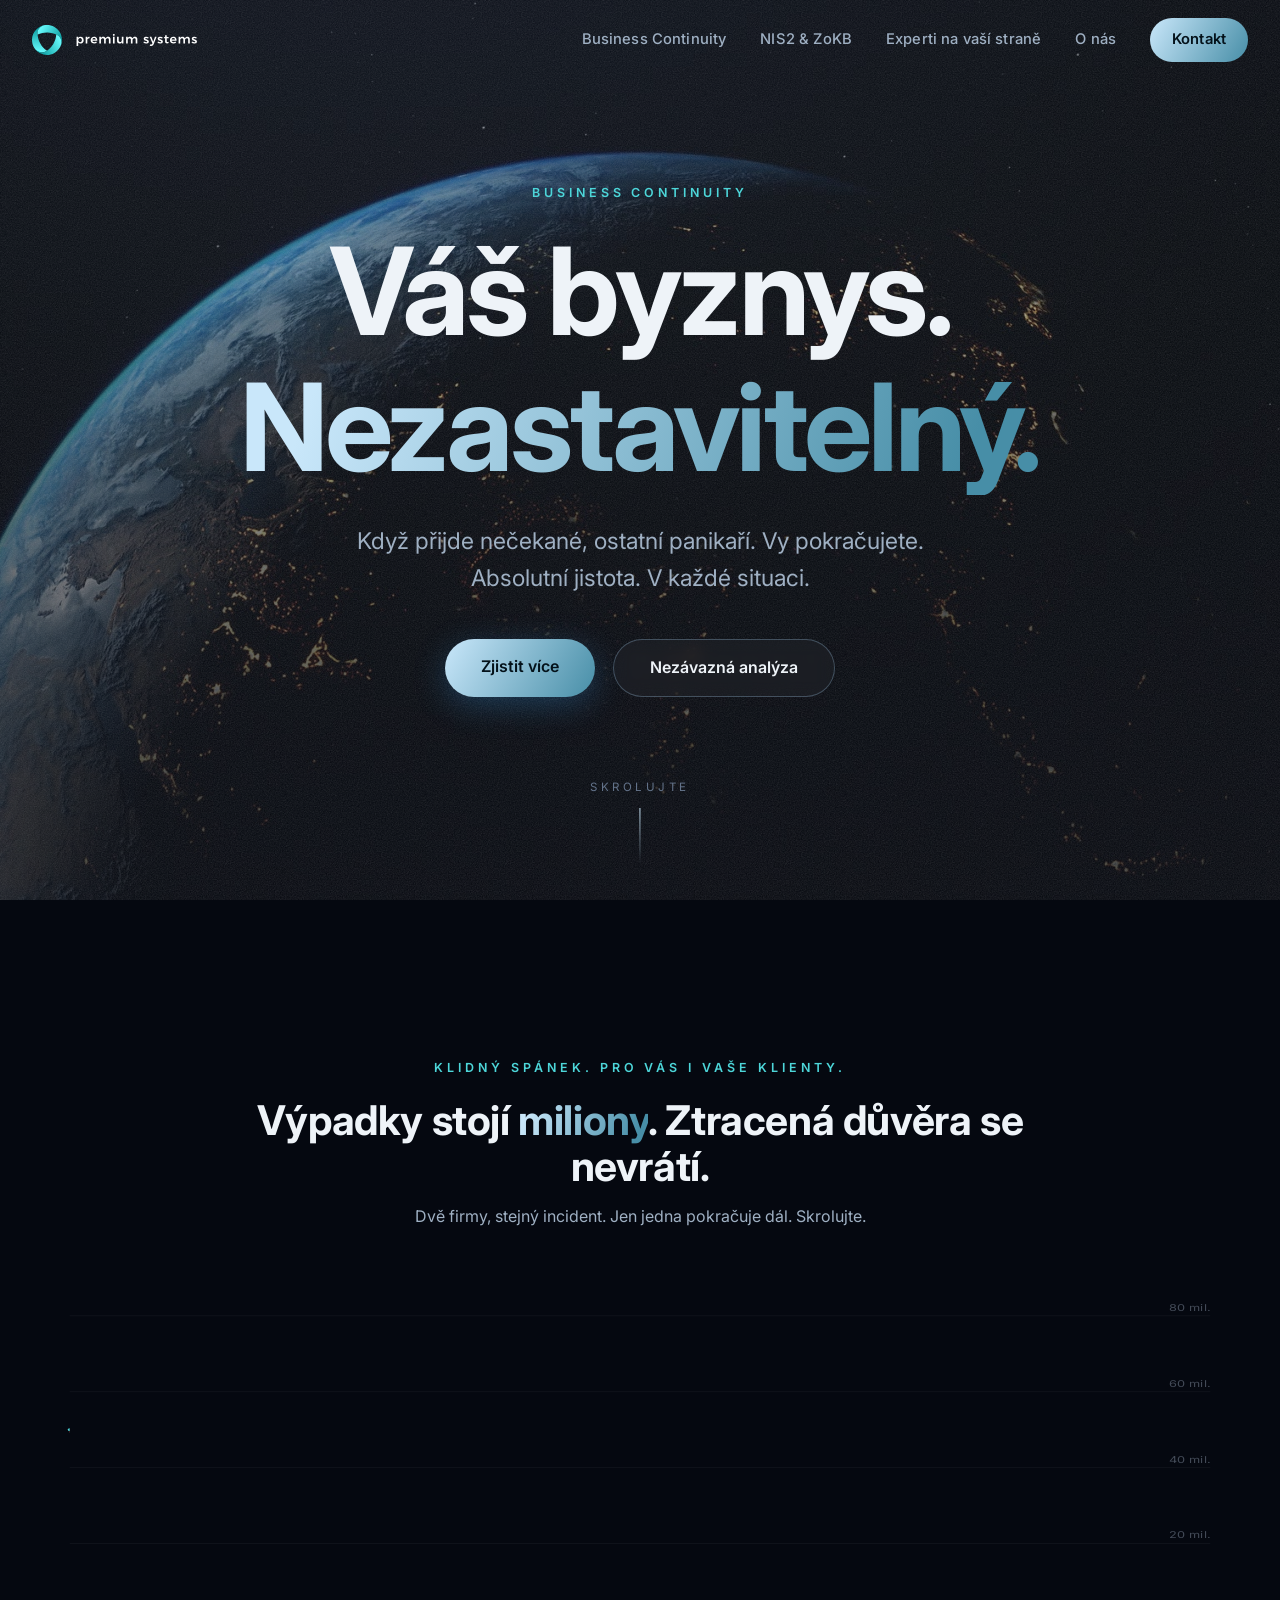
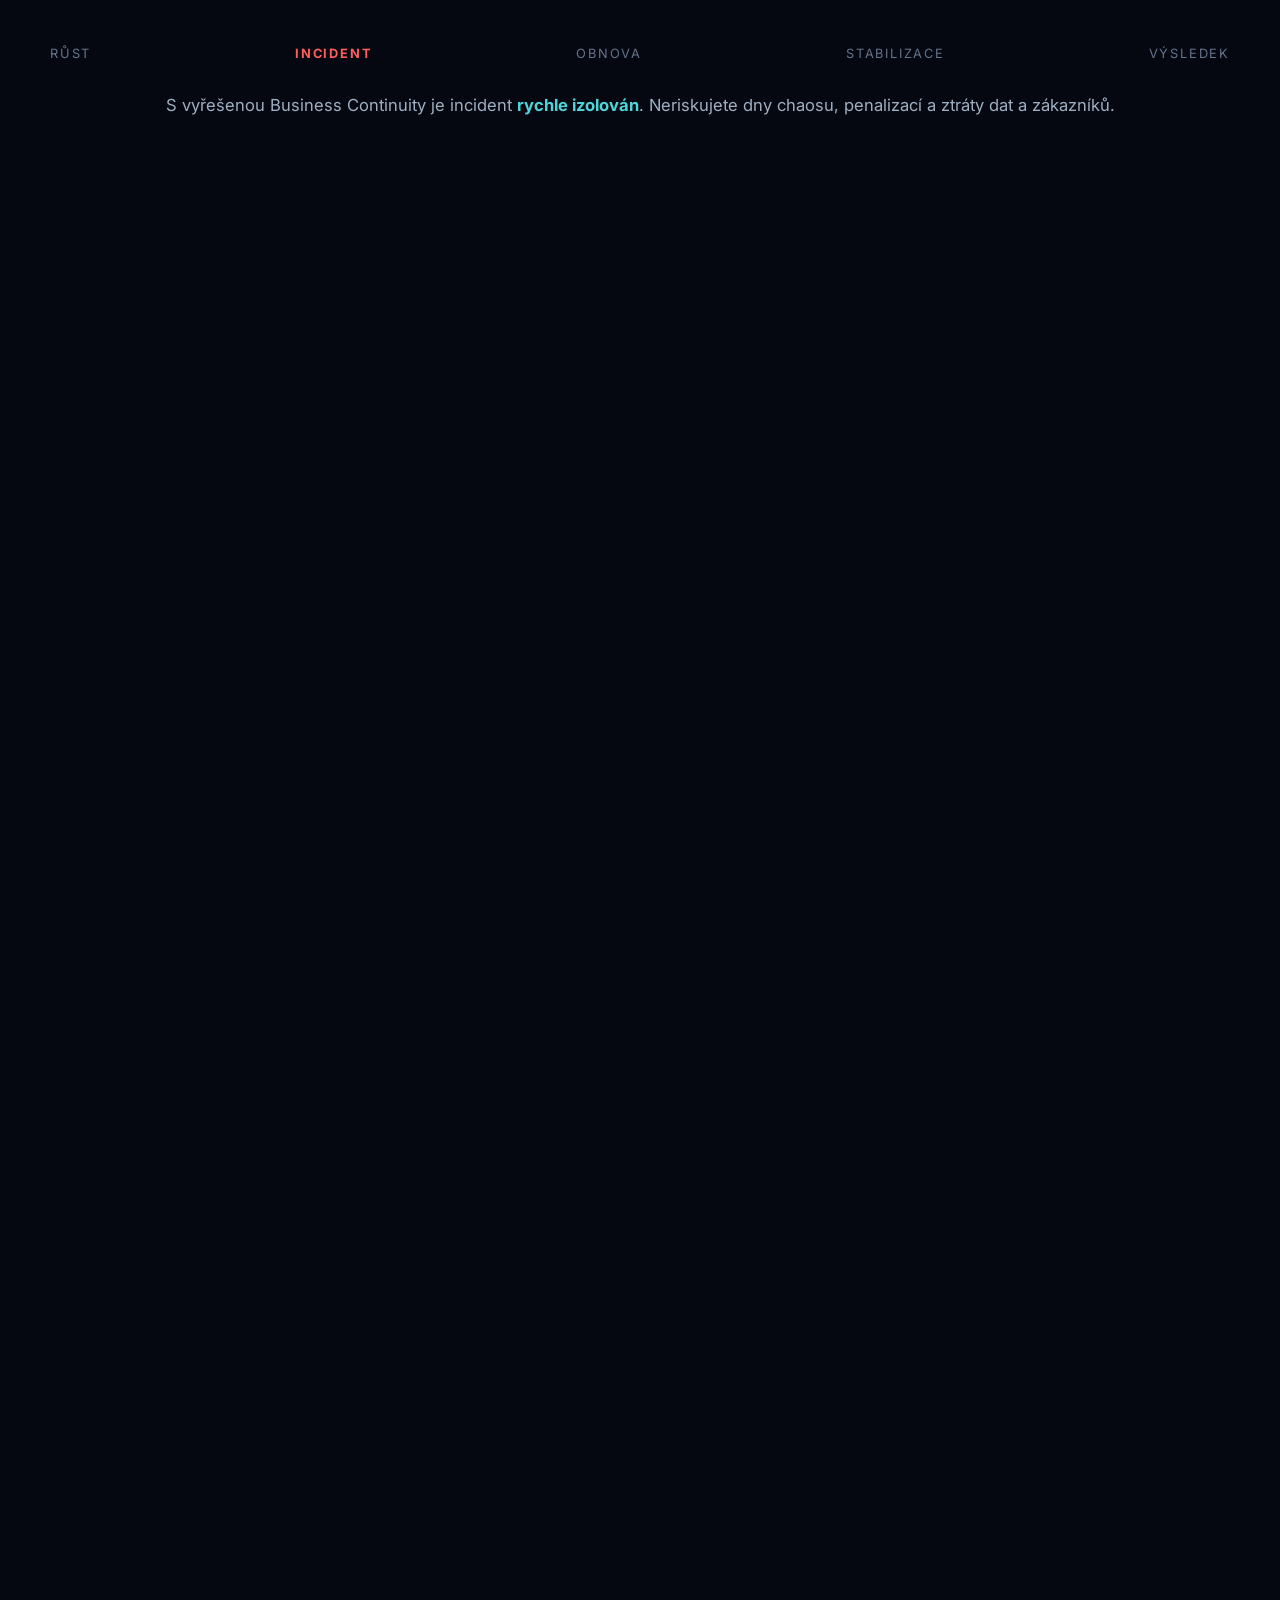
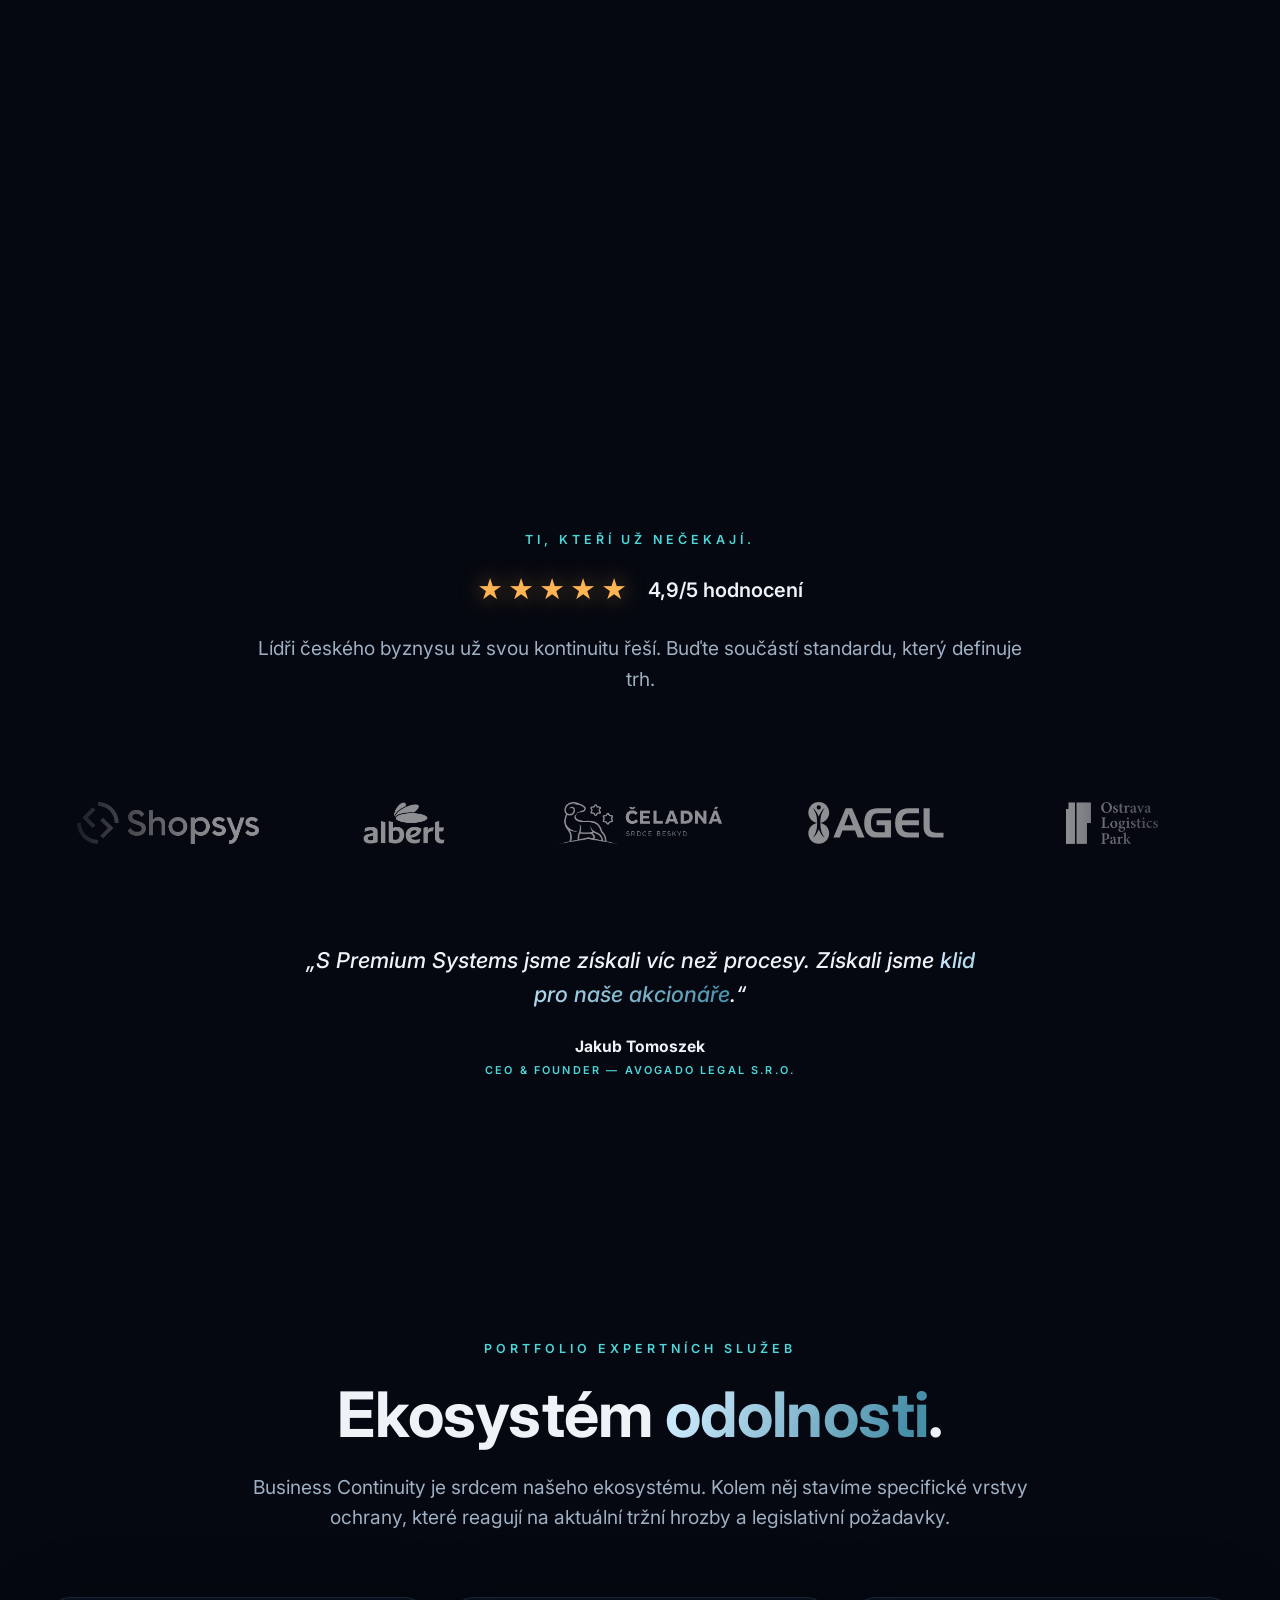
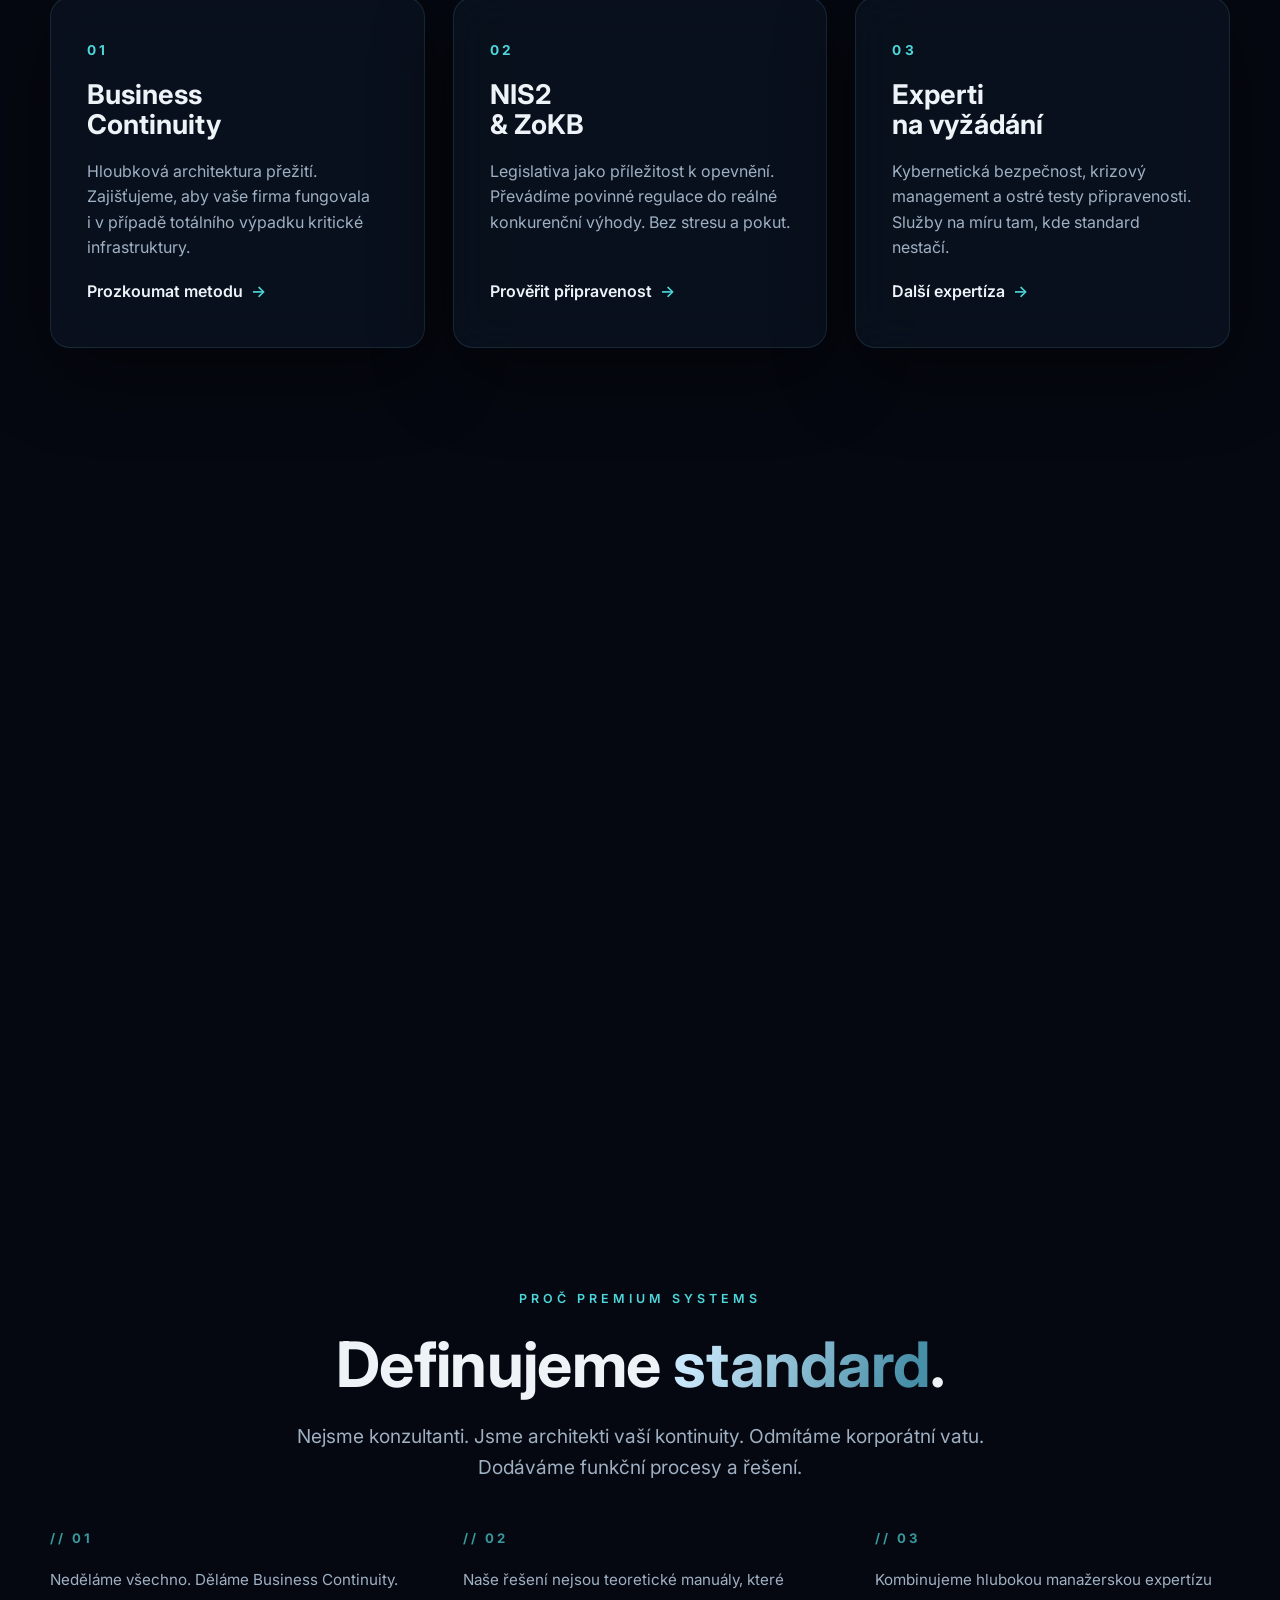
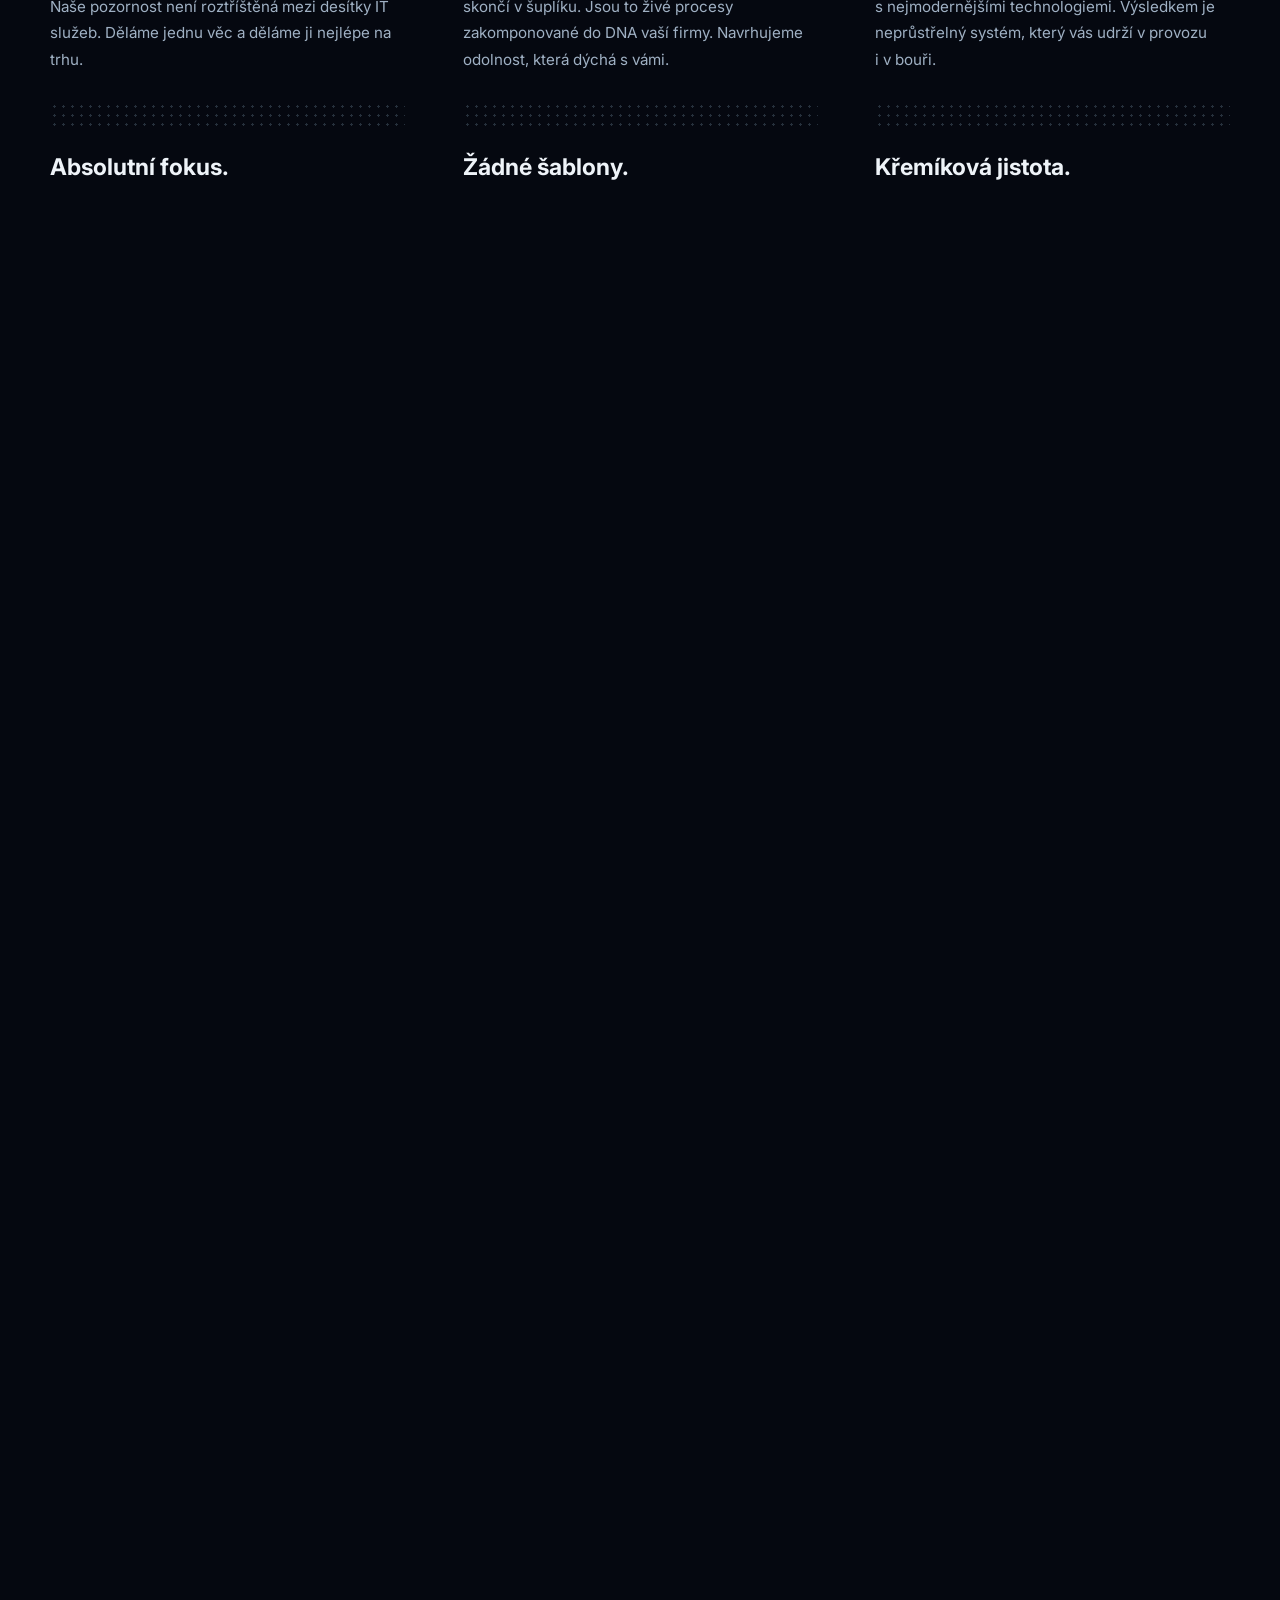
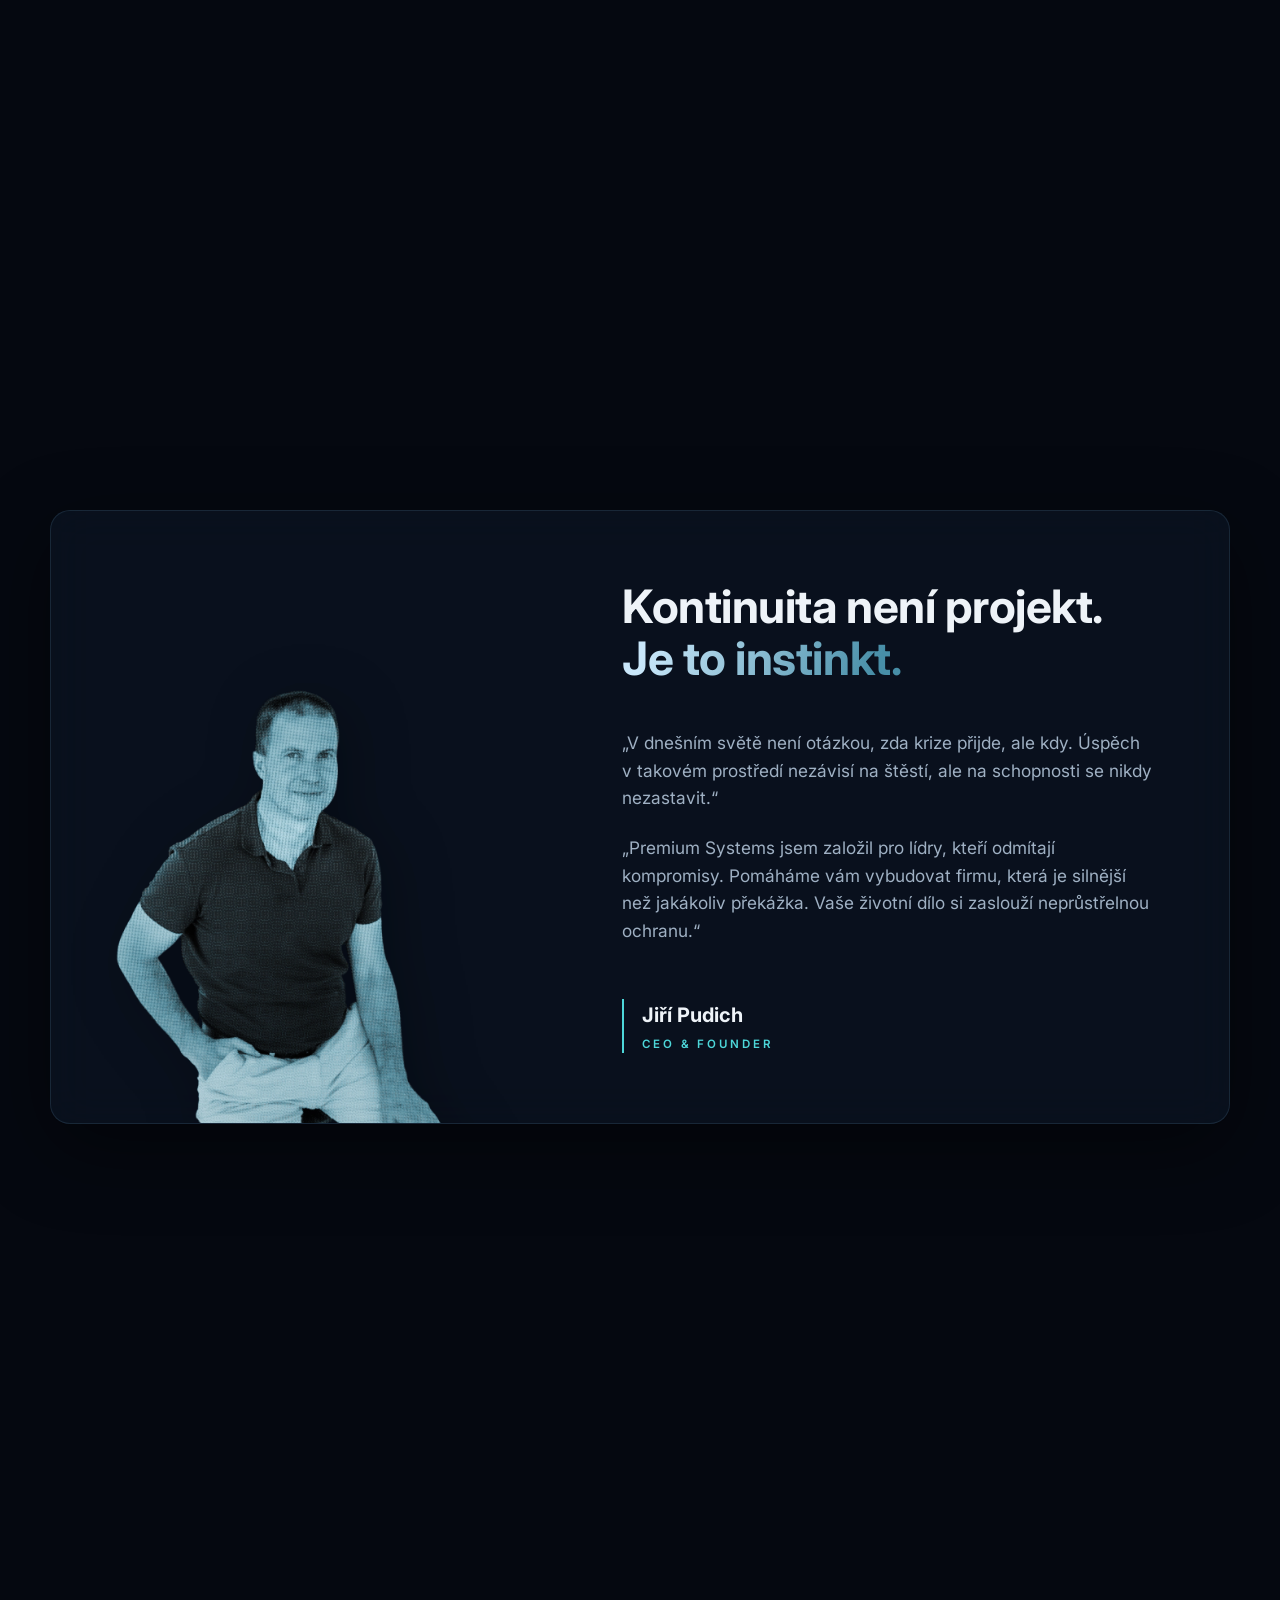
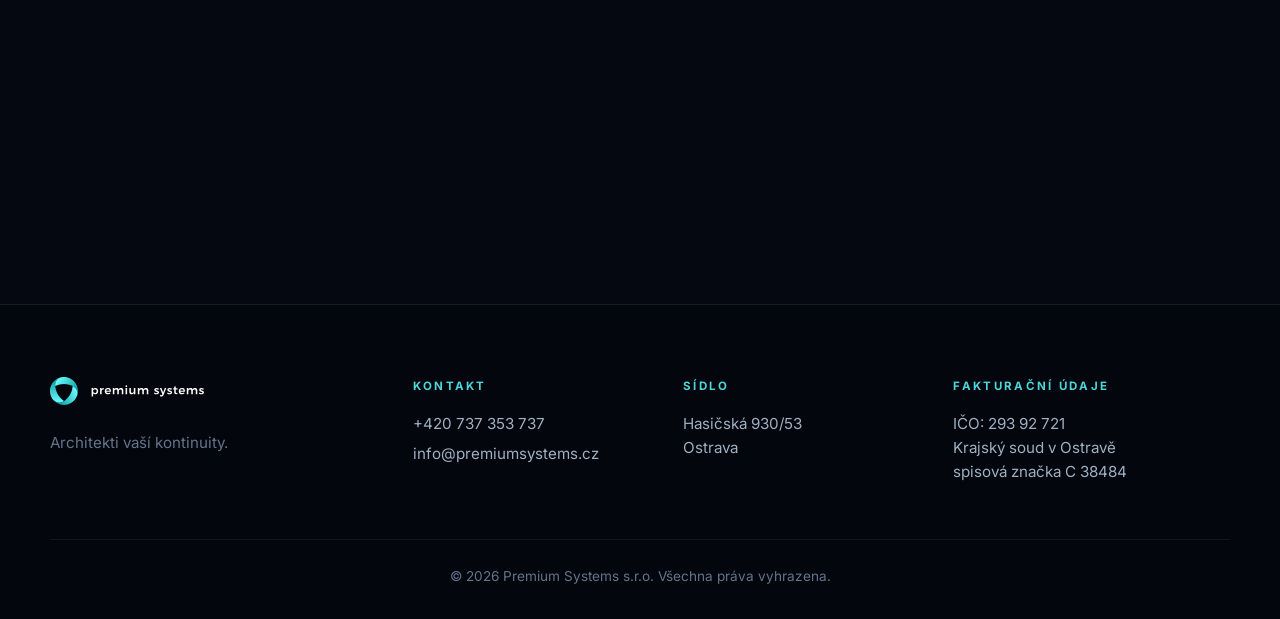
==== commit 1e6d3da6: "Podstránka O nás: příběh autority, principy scrollytelling, ekosystém Co-Authored-By: Claude Fable 5" ====
--- a/index.html
+++ b/index.html
@@ -47,7 +47,7 @@
       <a href="business-continuity.html">Business Continuity</a>
       <a href="nis2-zokb.html">NIS2 &amp; ZoKB</a>
       <a href="experti.html">Experti na vaší straně</a>
-      <a href="#onas">O nás</a>
+      <a href="o-nas.html">O nás</a>
       <a href="#kontakt" class="nav-cta">Kontakt</a>
     </nav>
     <button class="nav-burger" id="navBurger" aria-label="Menu"><span></span><span></span><span></span></button>
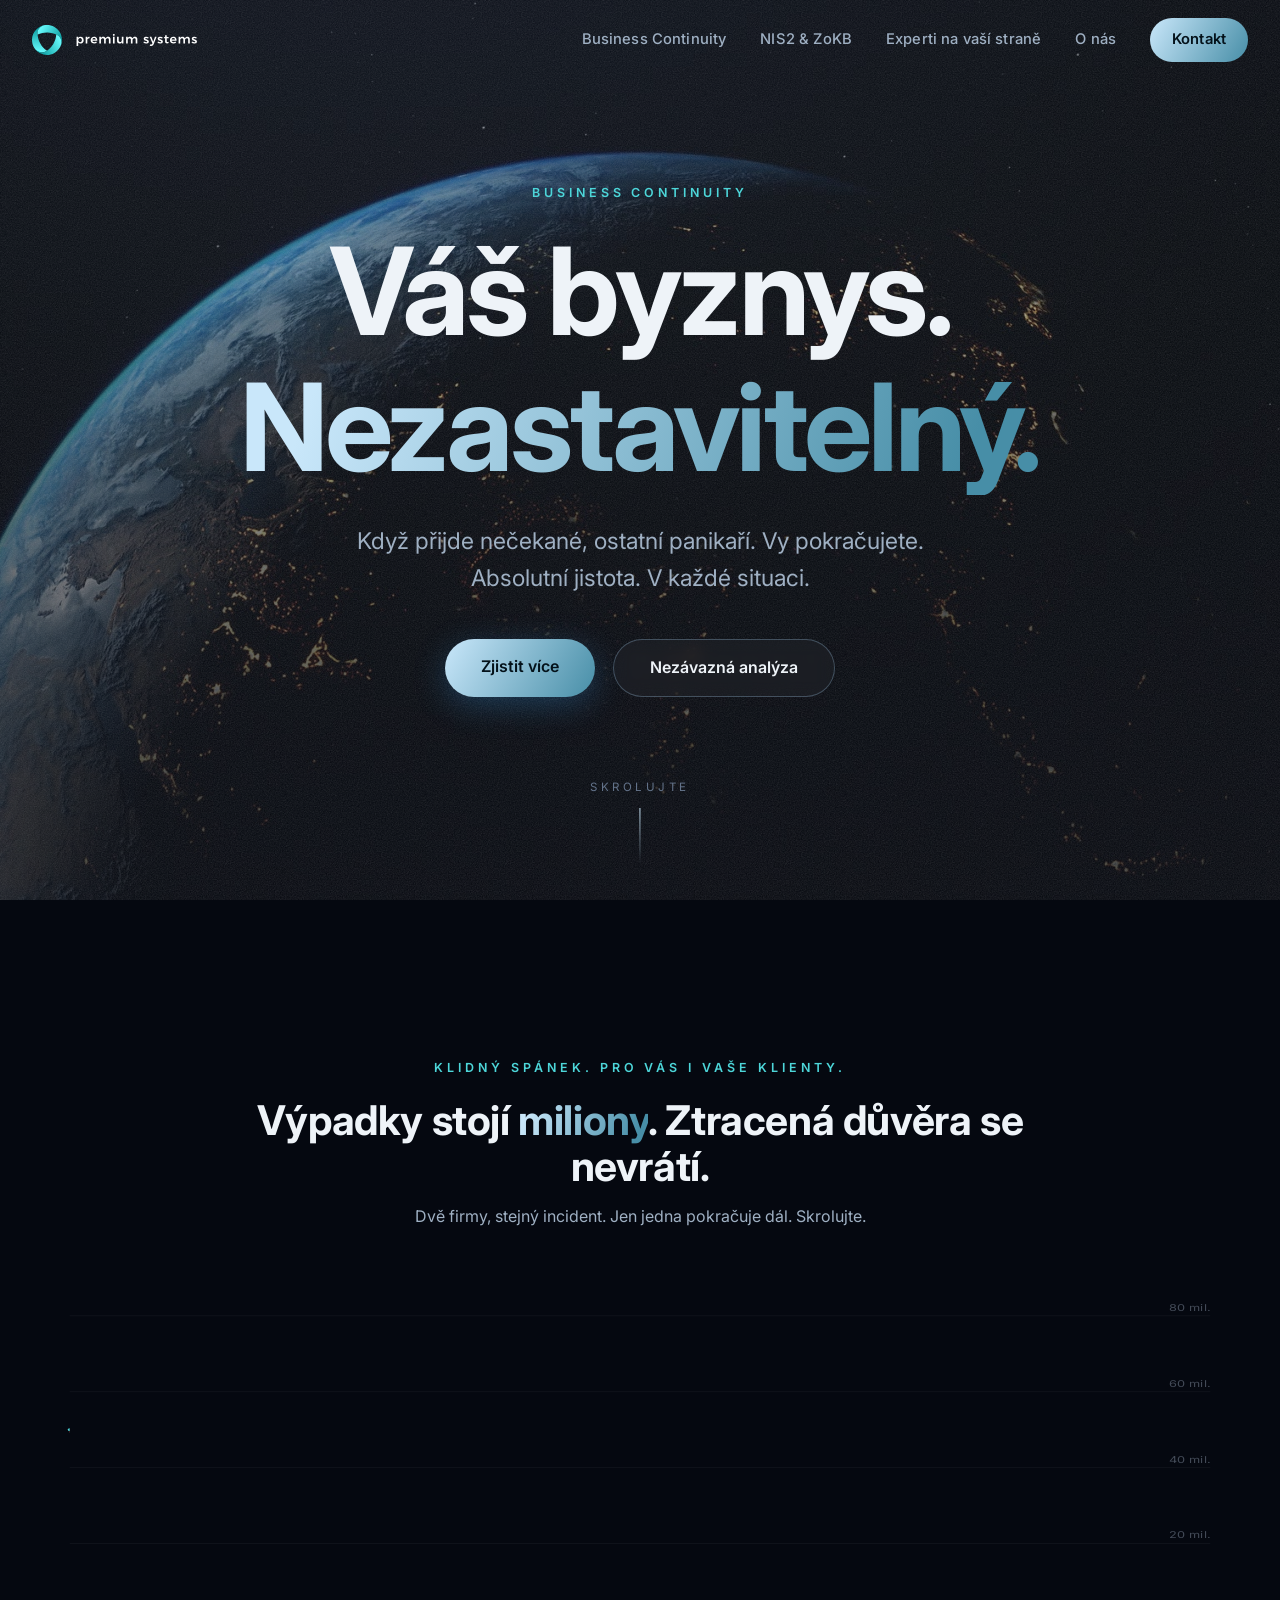
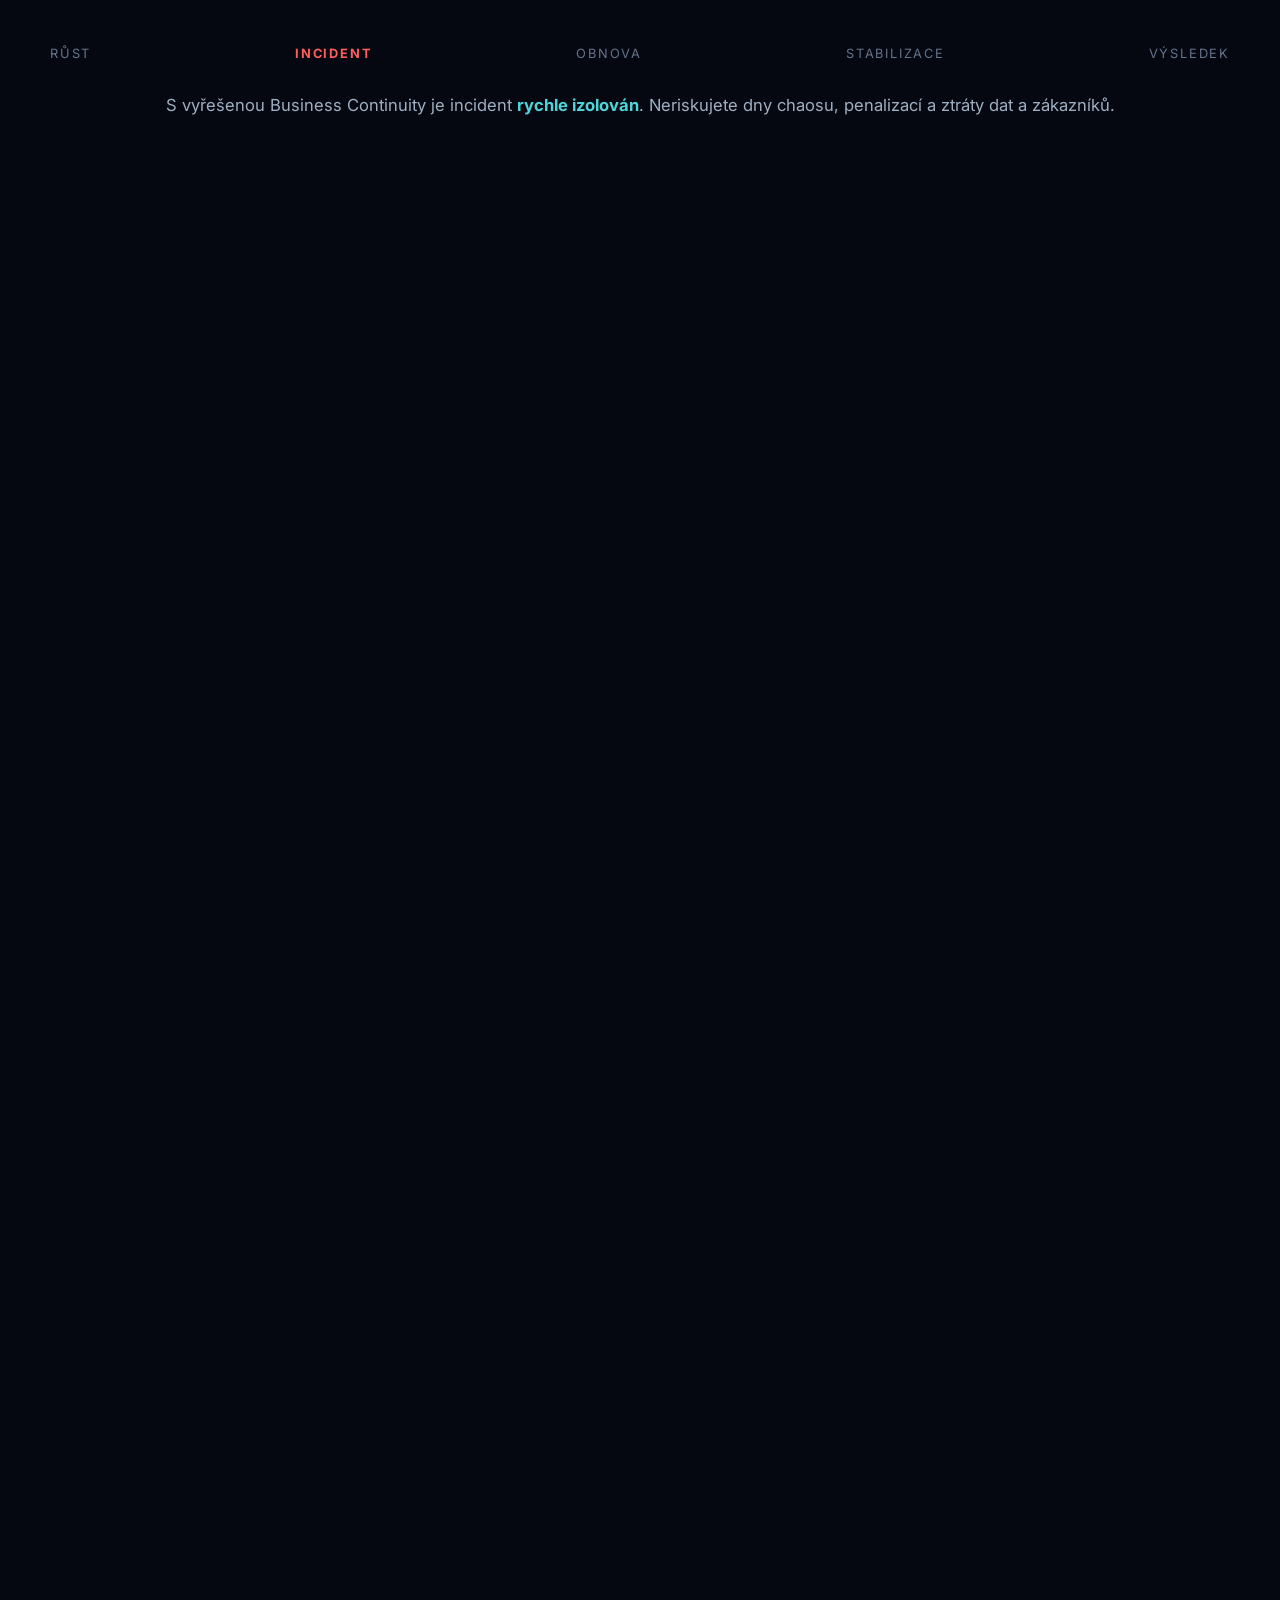
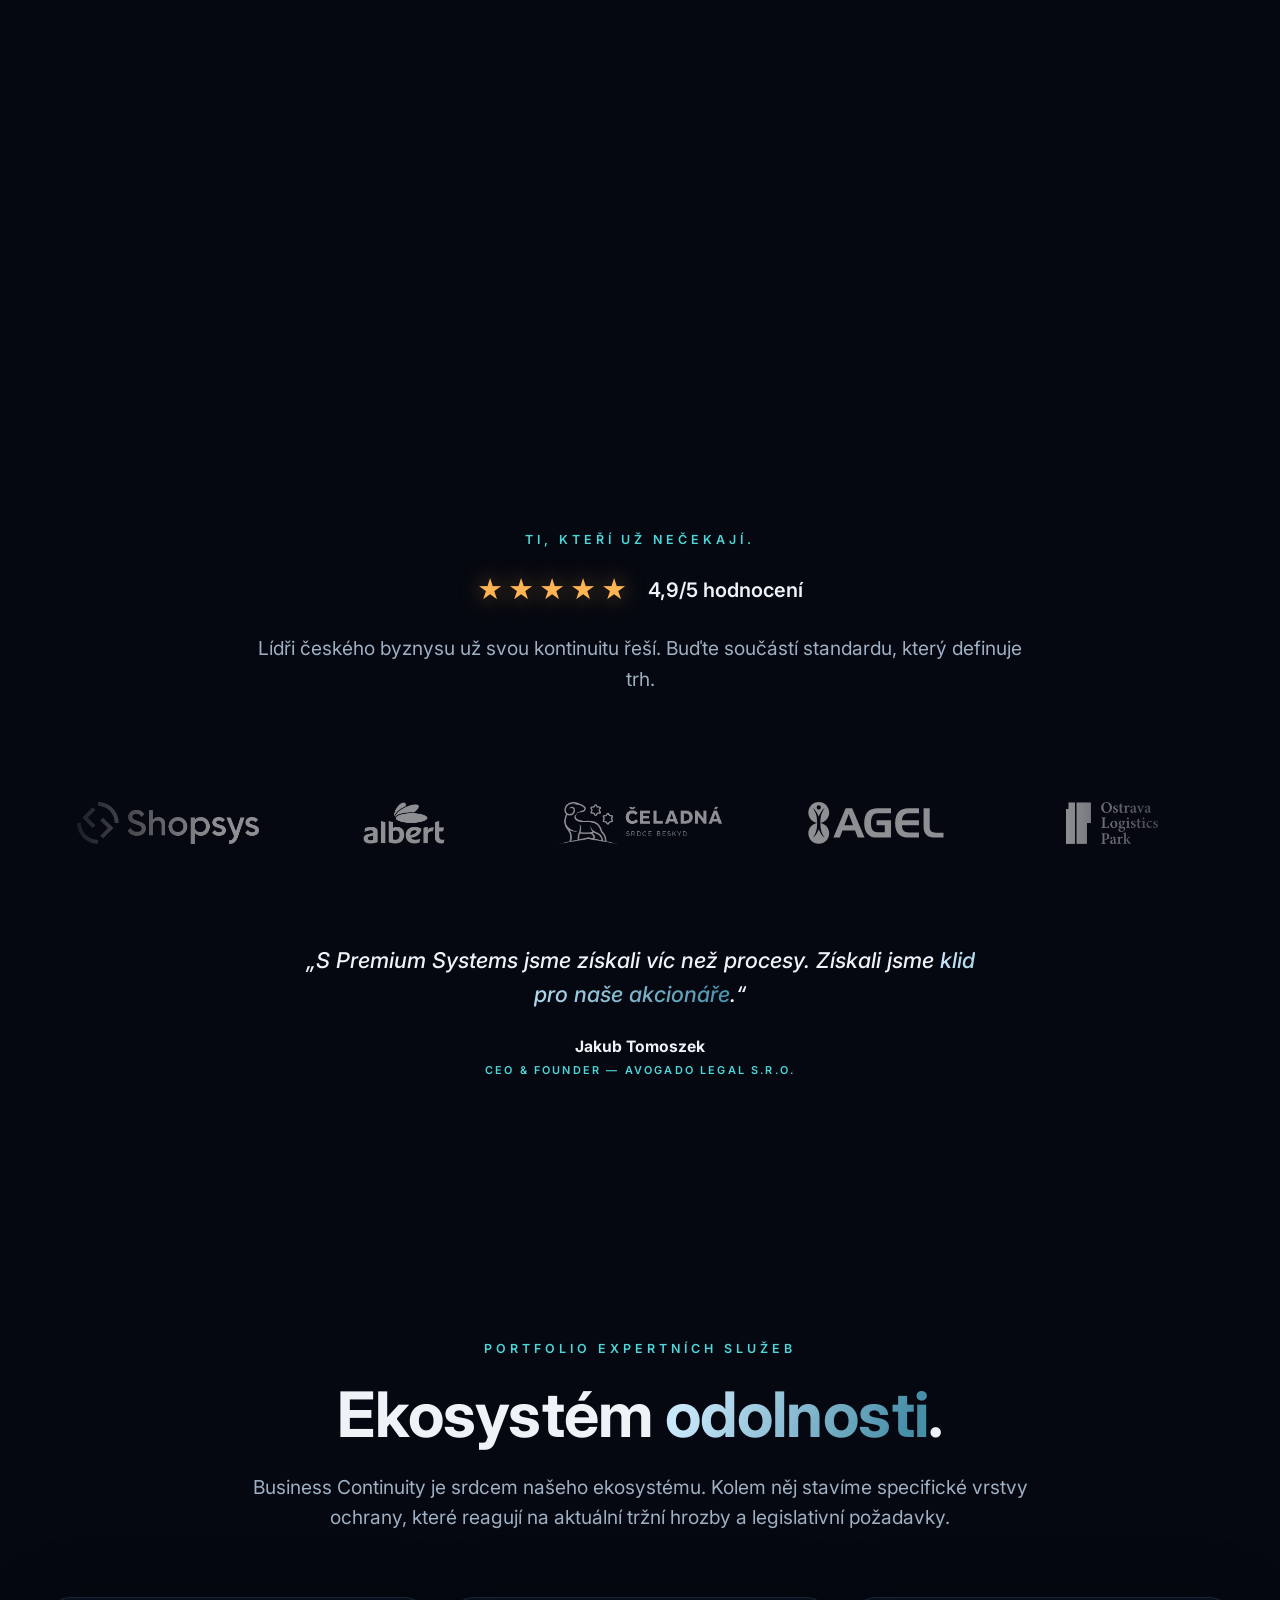
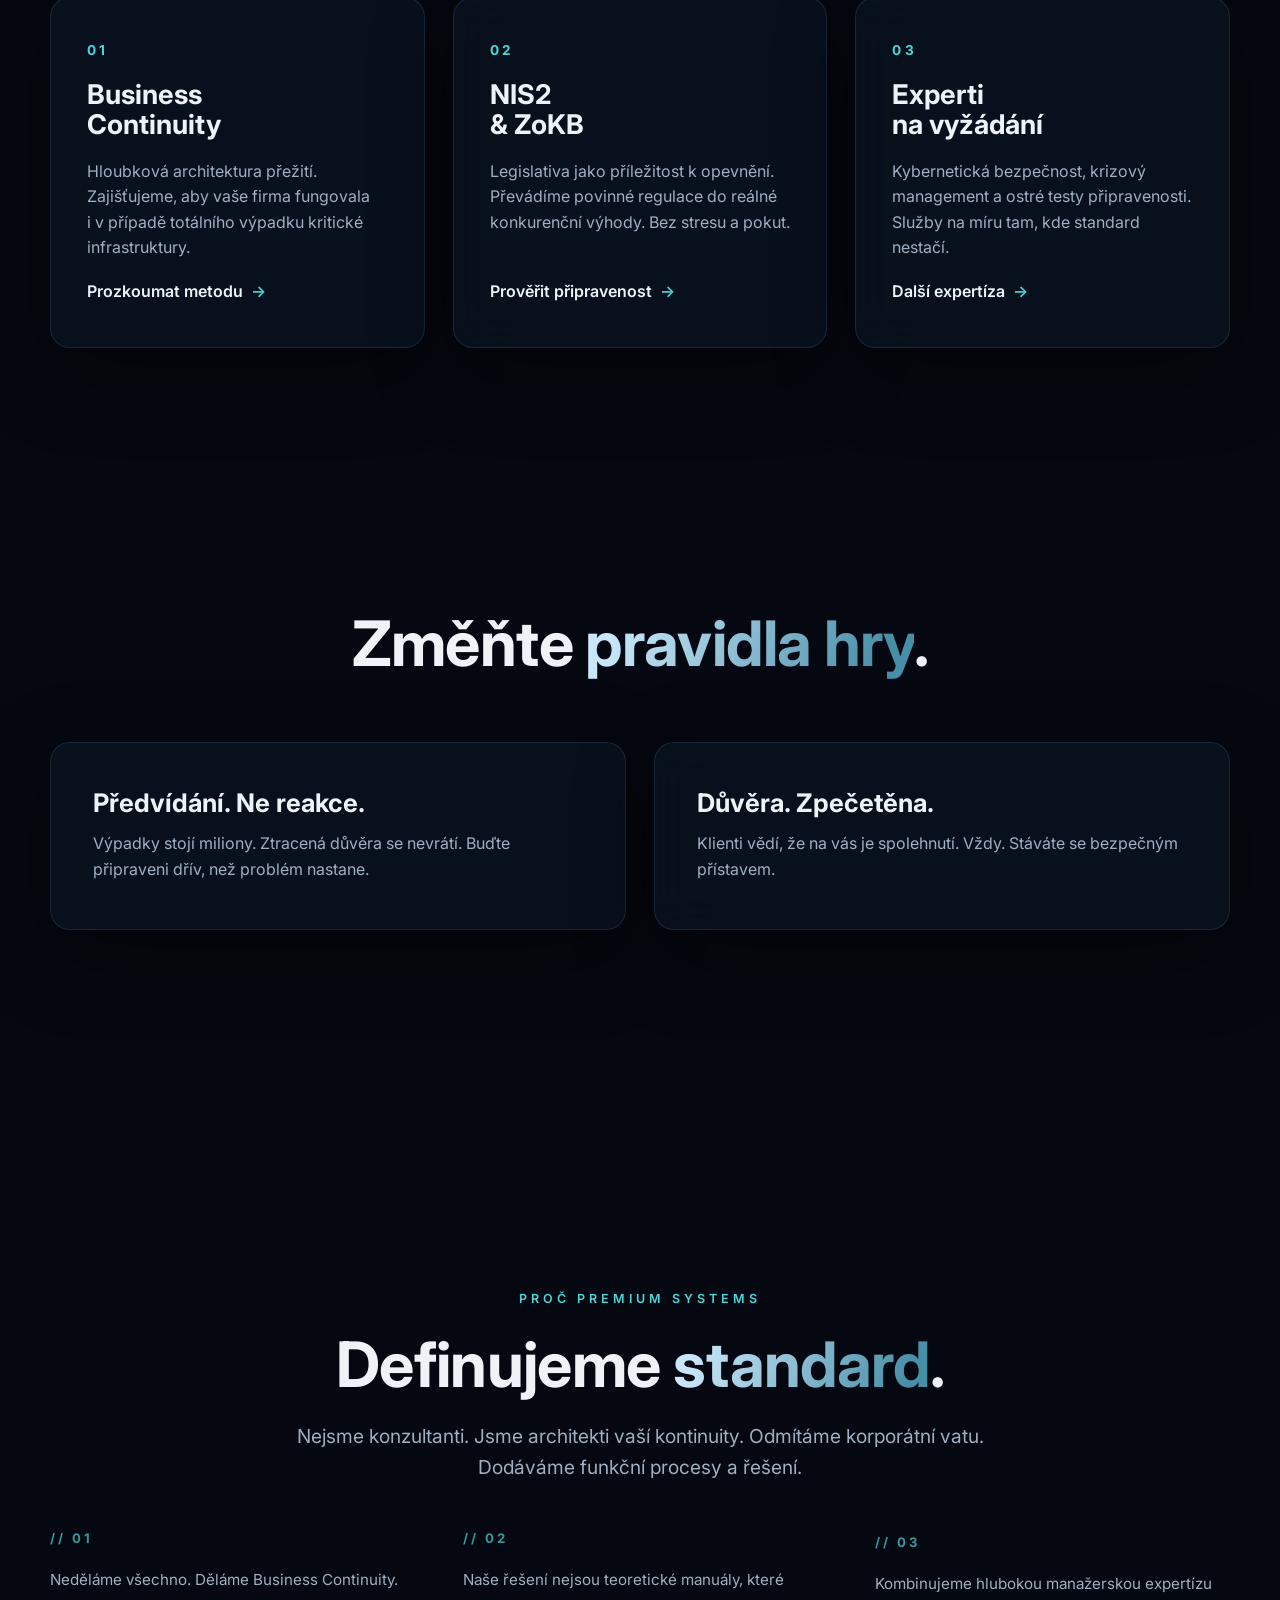
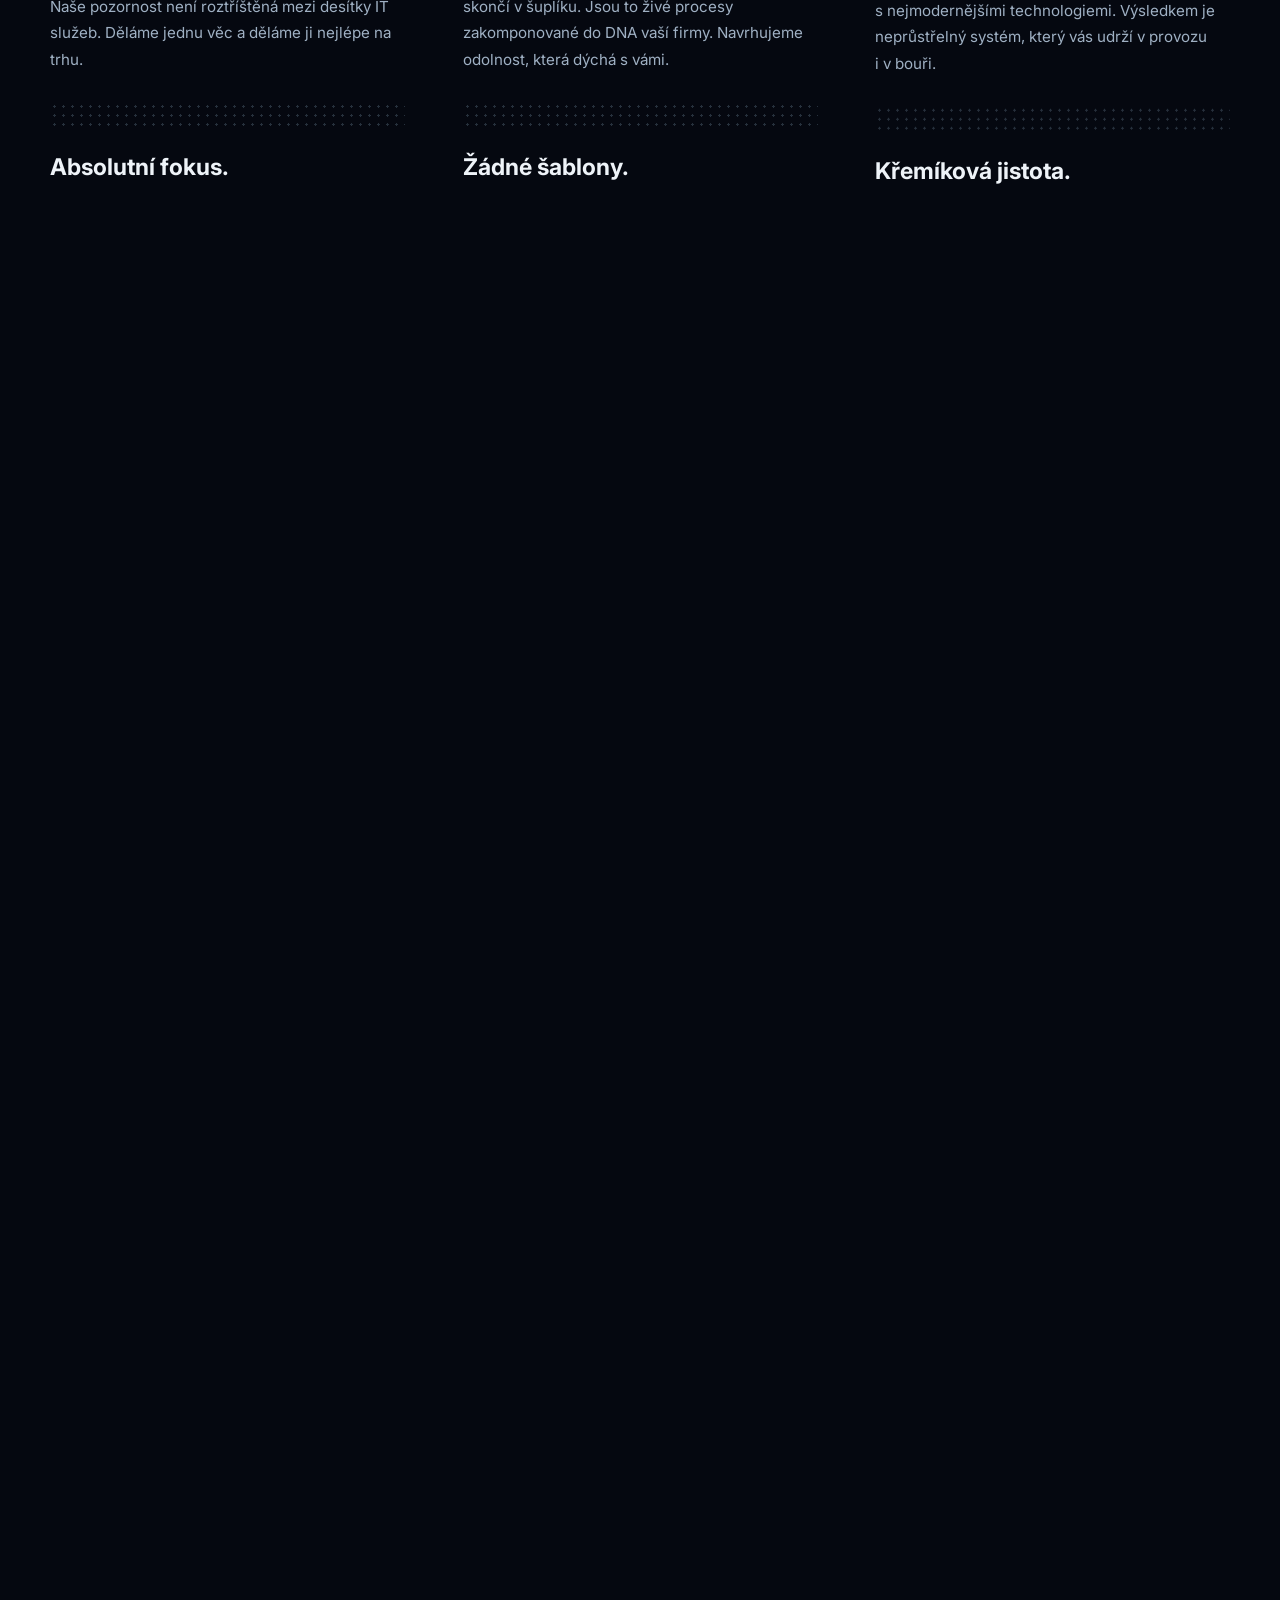
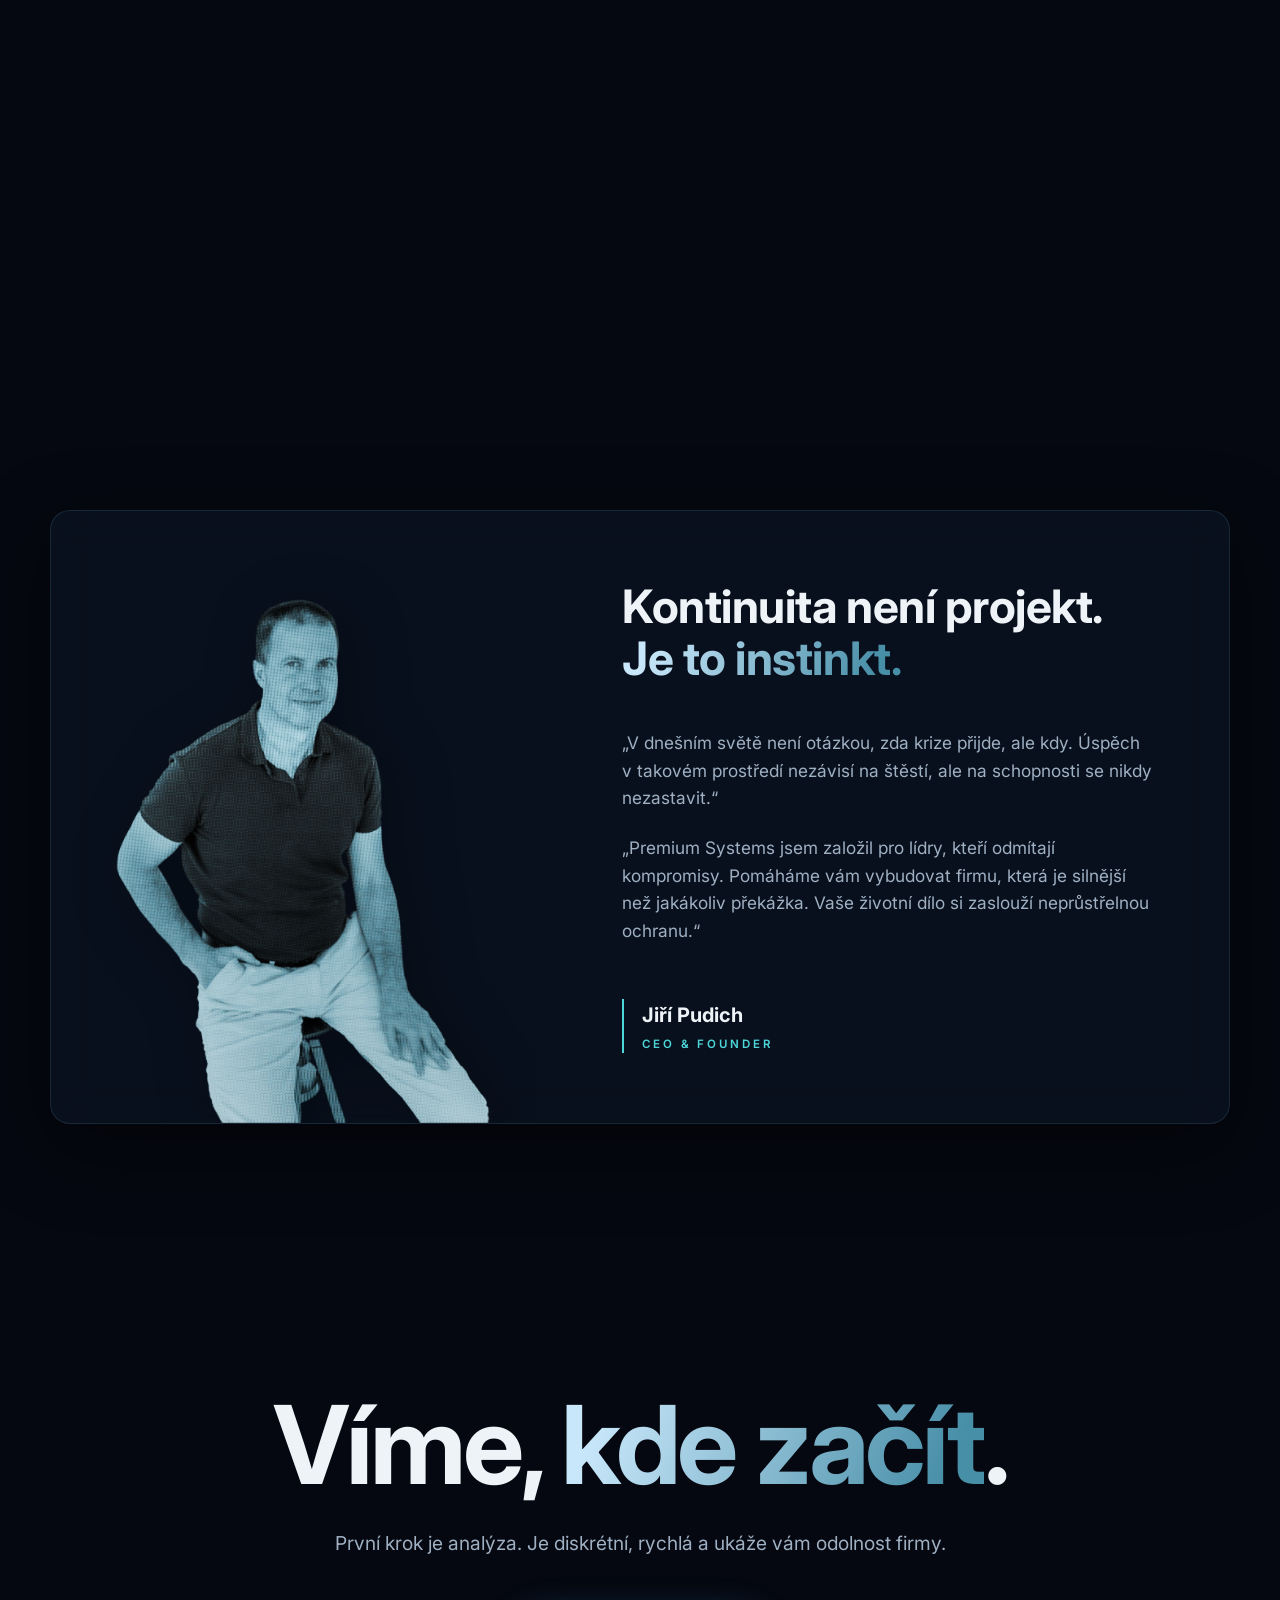
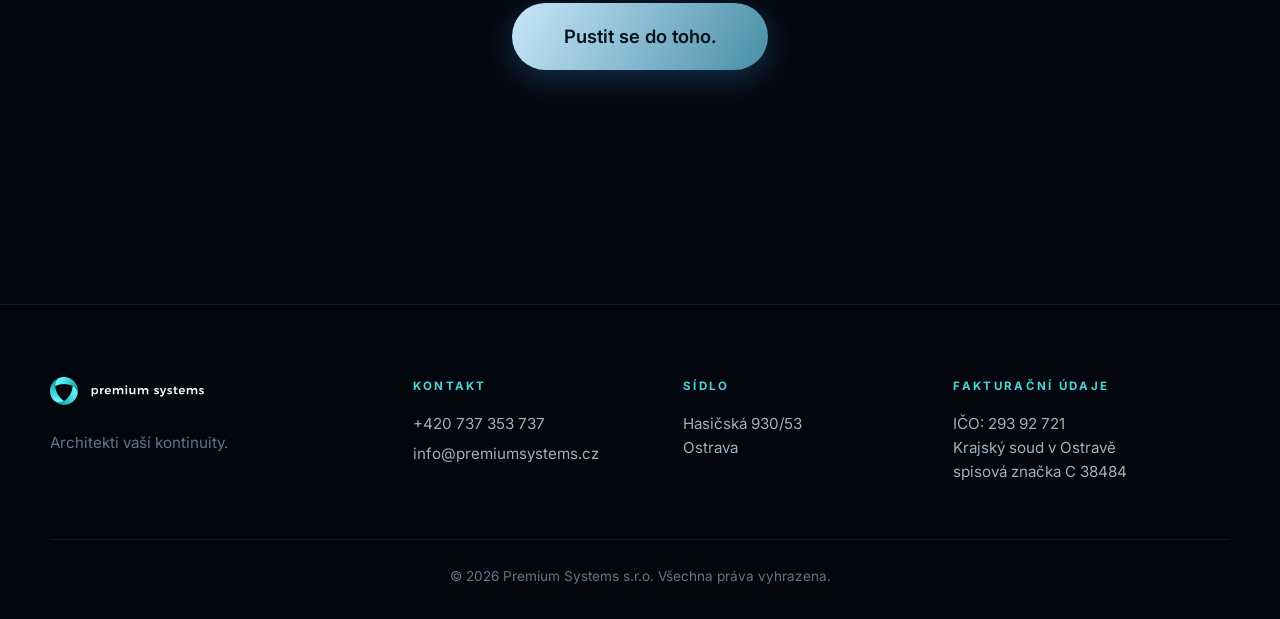
==== commit ce7d86a7: "O nás: skupinová fotka týmu v duotónu s efektem vyrůstání Co-Authored-By: Claude Fable 5 <noreply@an" ====
--- a/index.html
+++ b/index.html
@@ -11,7 +11,7 @@
 <link rel="icon" type="image/png" sizes="32x32" href="assets/img/favicon-32.png">
 <link rel="icon" type="image/png" sizes="256x256" href="assets/img/favicon-256.png">
 <link rel="apple-touch-icon" href="assets/img/apple-touch-icon.png">
-<link rel="stylesheet" href="css/style.css?v=3">
+<link rel="stylesheet" href="css/style.css?v=4">
 </head>
 <body>
 
@@ -317,6 +317,6 @@
   </div>
 </footer>
 
-<script src="js/main.js?v=3"></script>
+<script src="js/main.js?v=4"></script>
 </body>
 </html>
--- a/css/style.css
+++ b/css/style.css
@@ -1040,3 +1040,16 @@
   .exp-full { grid-template-columns: 1fr; }
   .exp-stats { flex-direction: row; gap: 40px; }
 }
+
+/* O nás: skupinová fotka týmu — vyrůstá zespodu jako Jirka na homepage */
+.team-panel {
+  margin-top: 28px;
+  overflow: hidden;
+  padding: clamp(28px, 4.5vw, 64px) clamp(24px, 4vw, 56px) 0;
+}
+.team-panel img {
+  display: block;
+  width: 100%;
+  height: auto;
+  will-change: transform;
+}
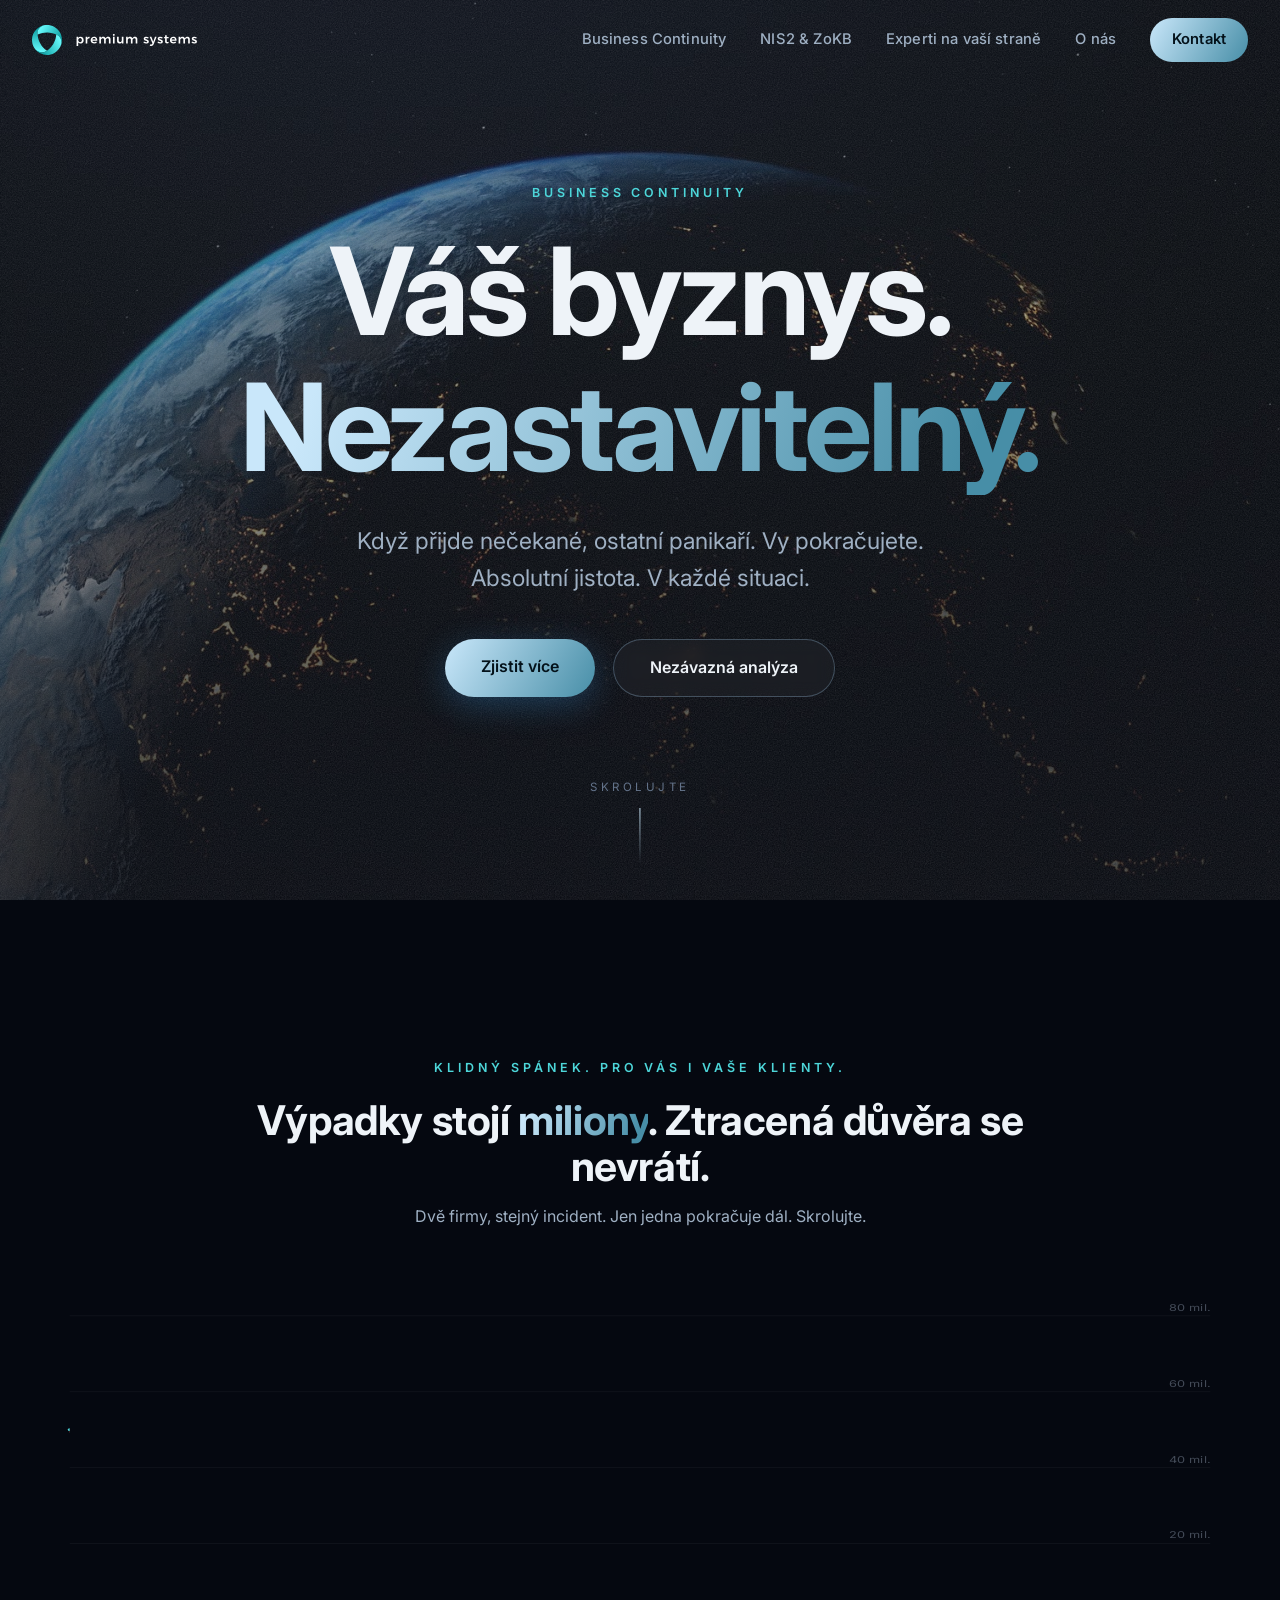
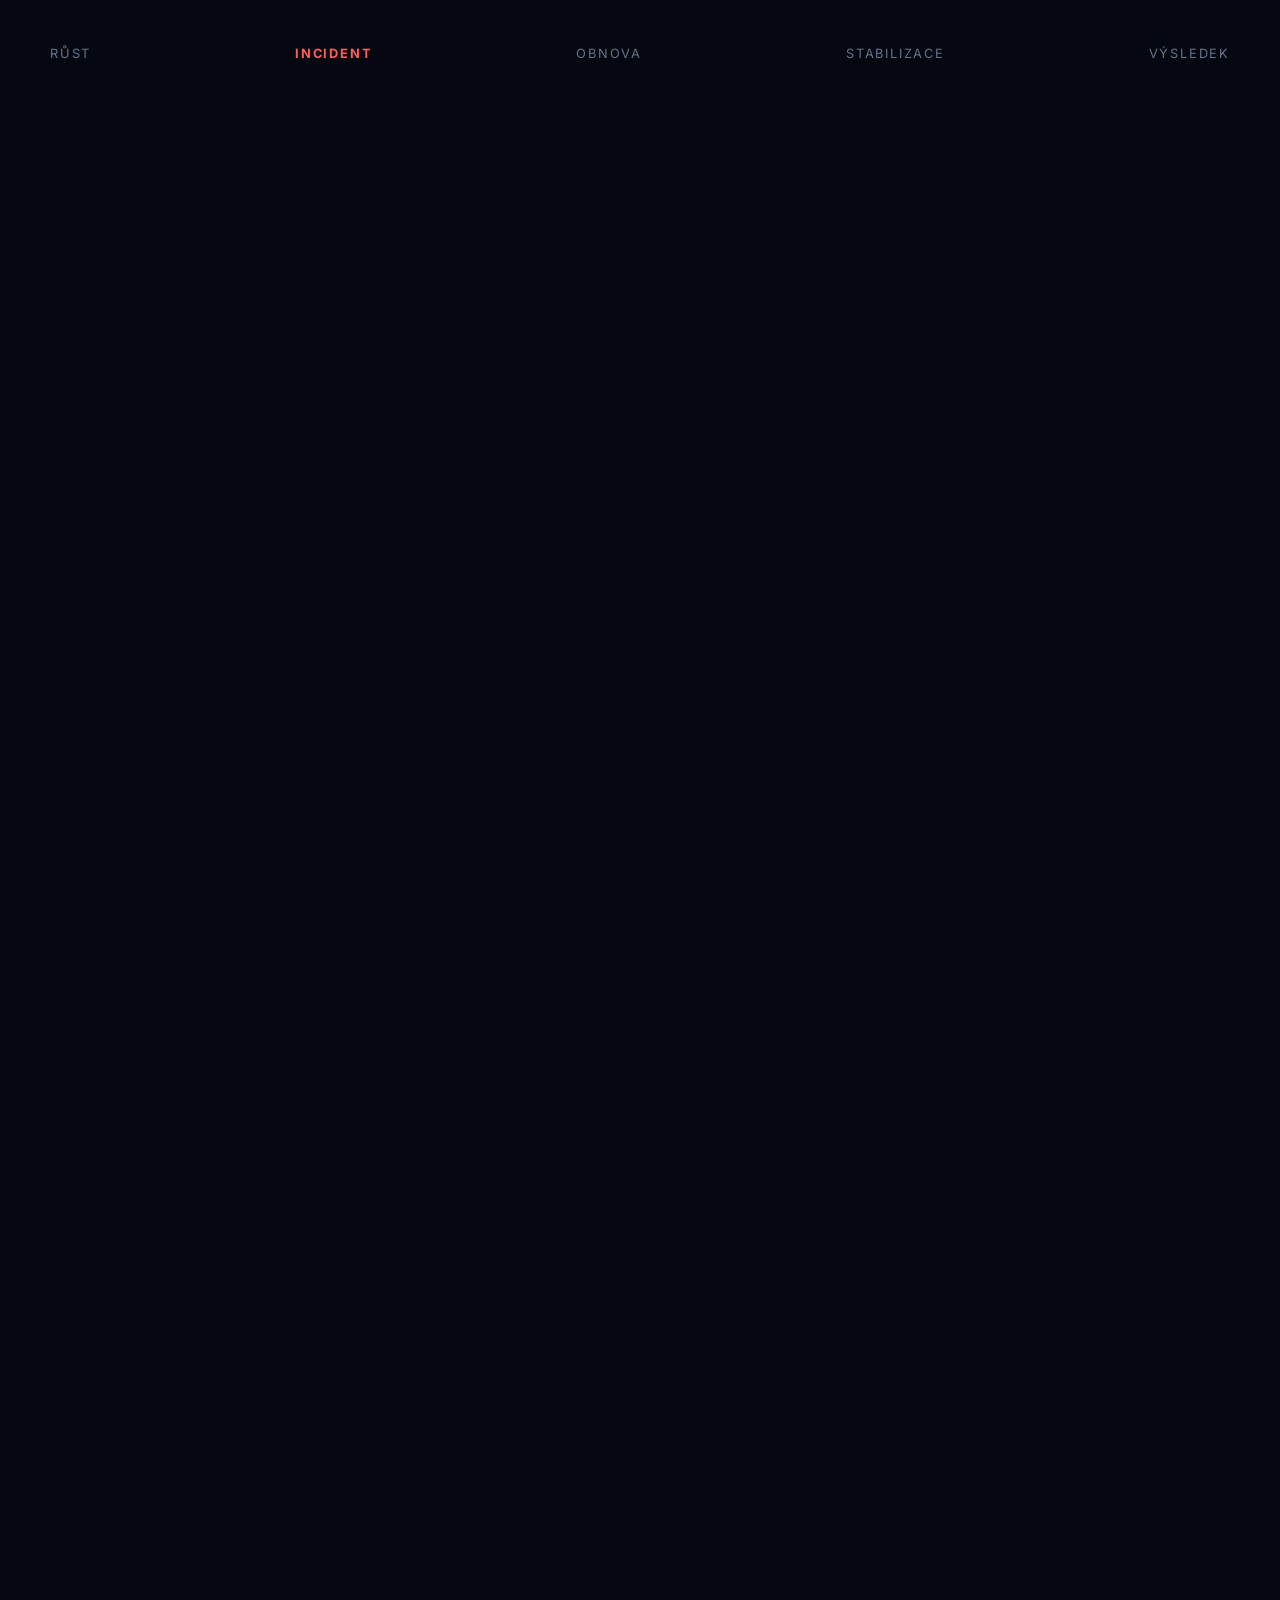
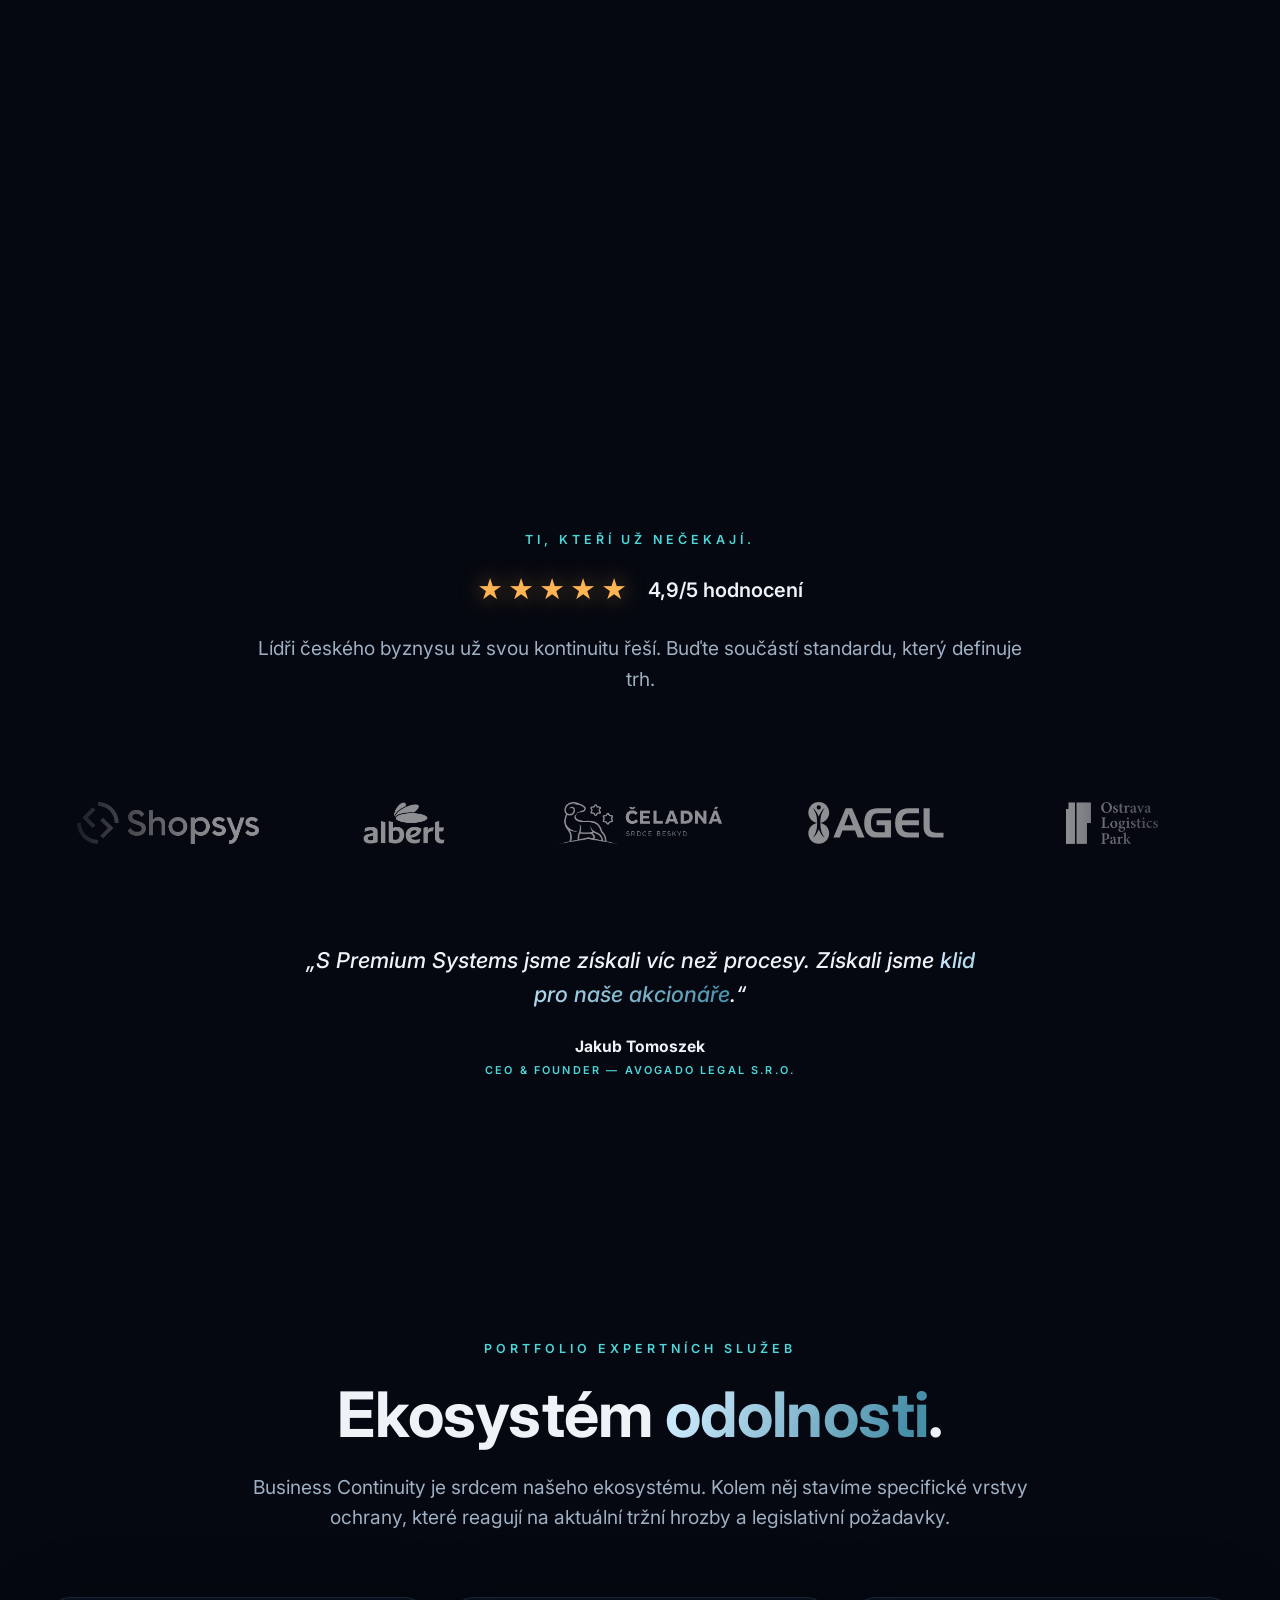
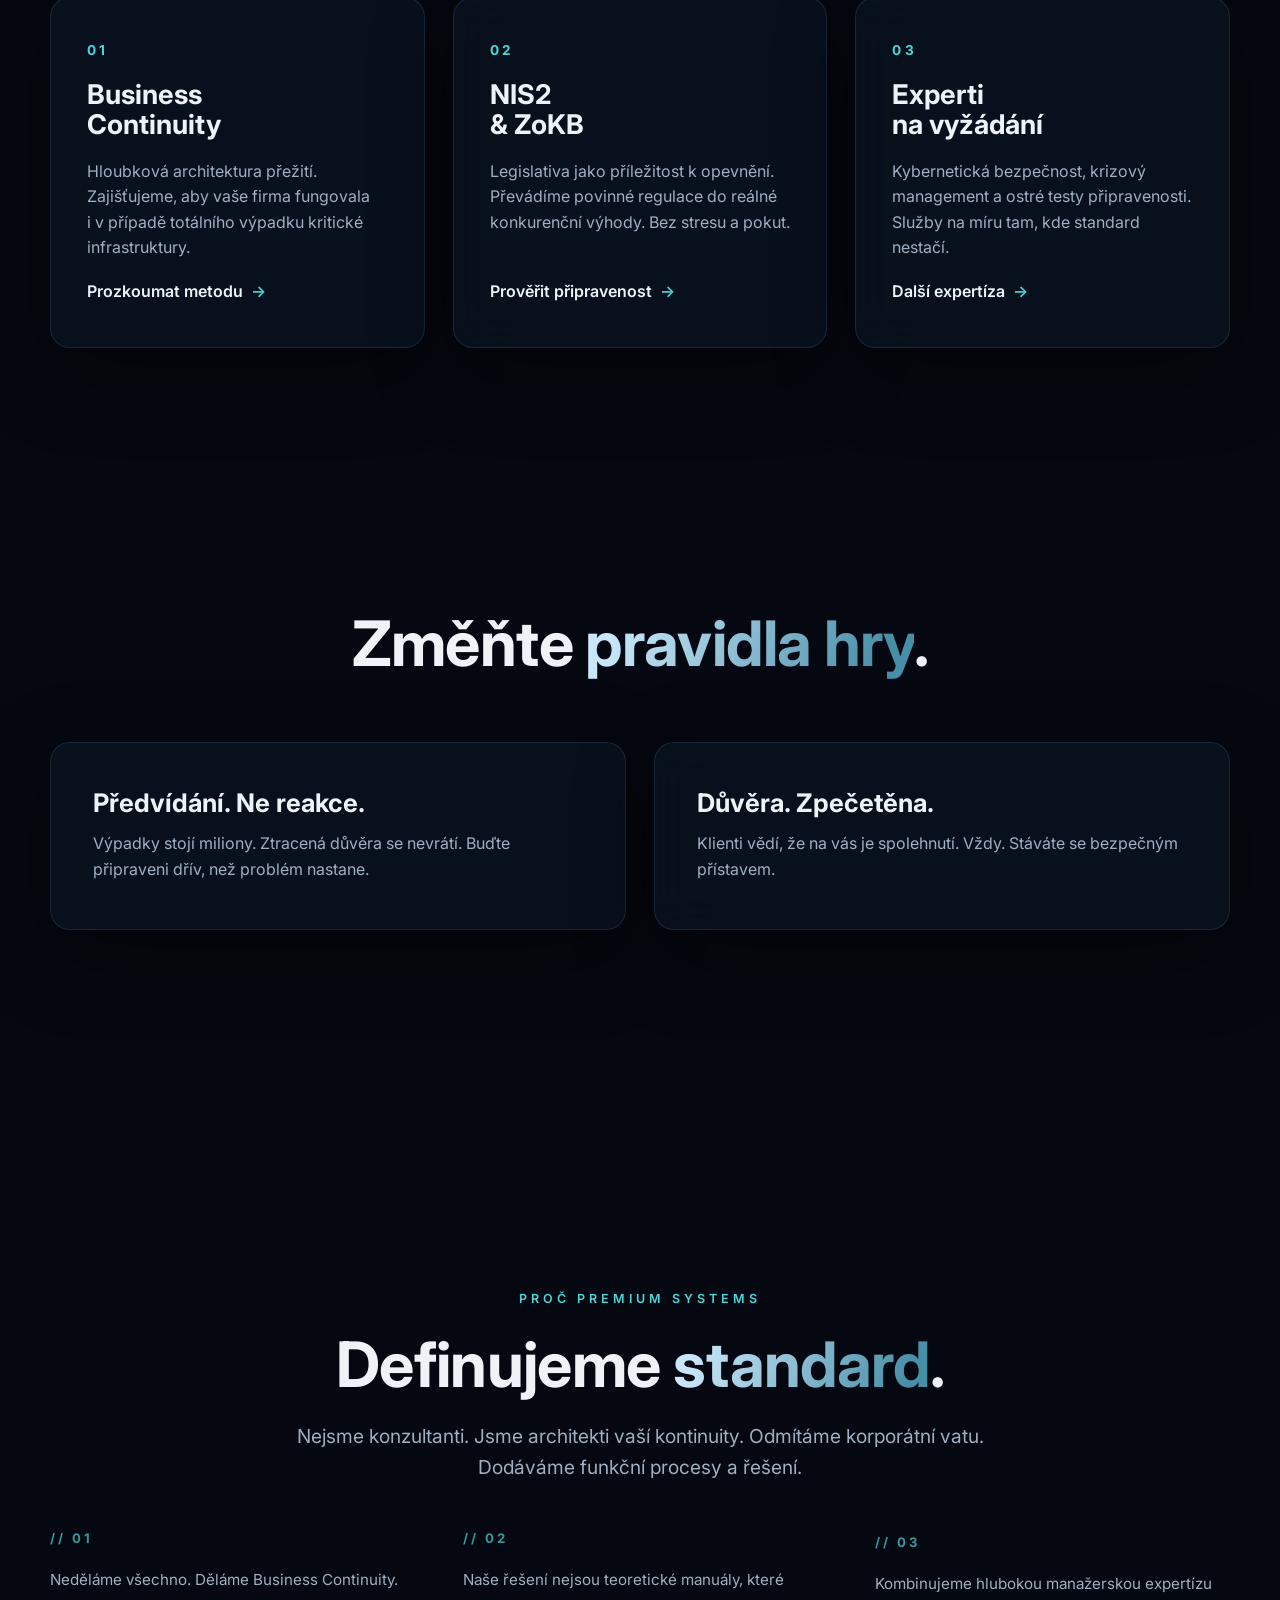
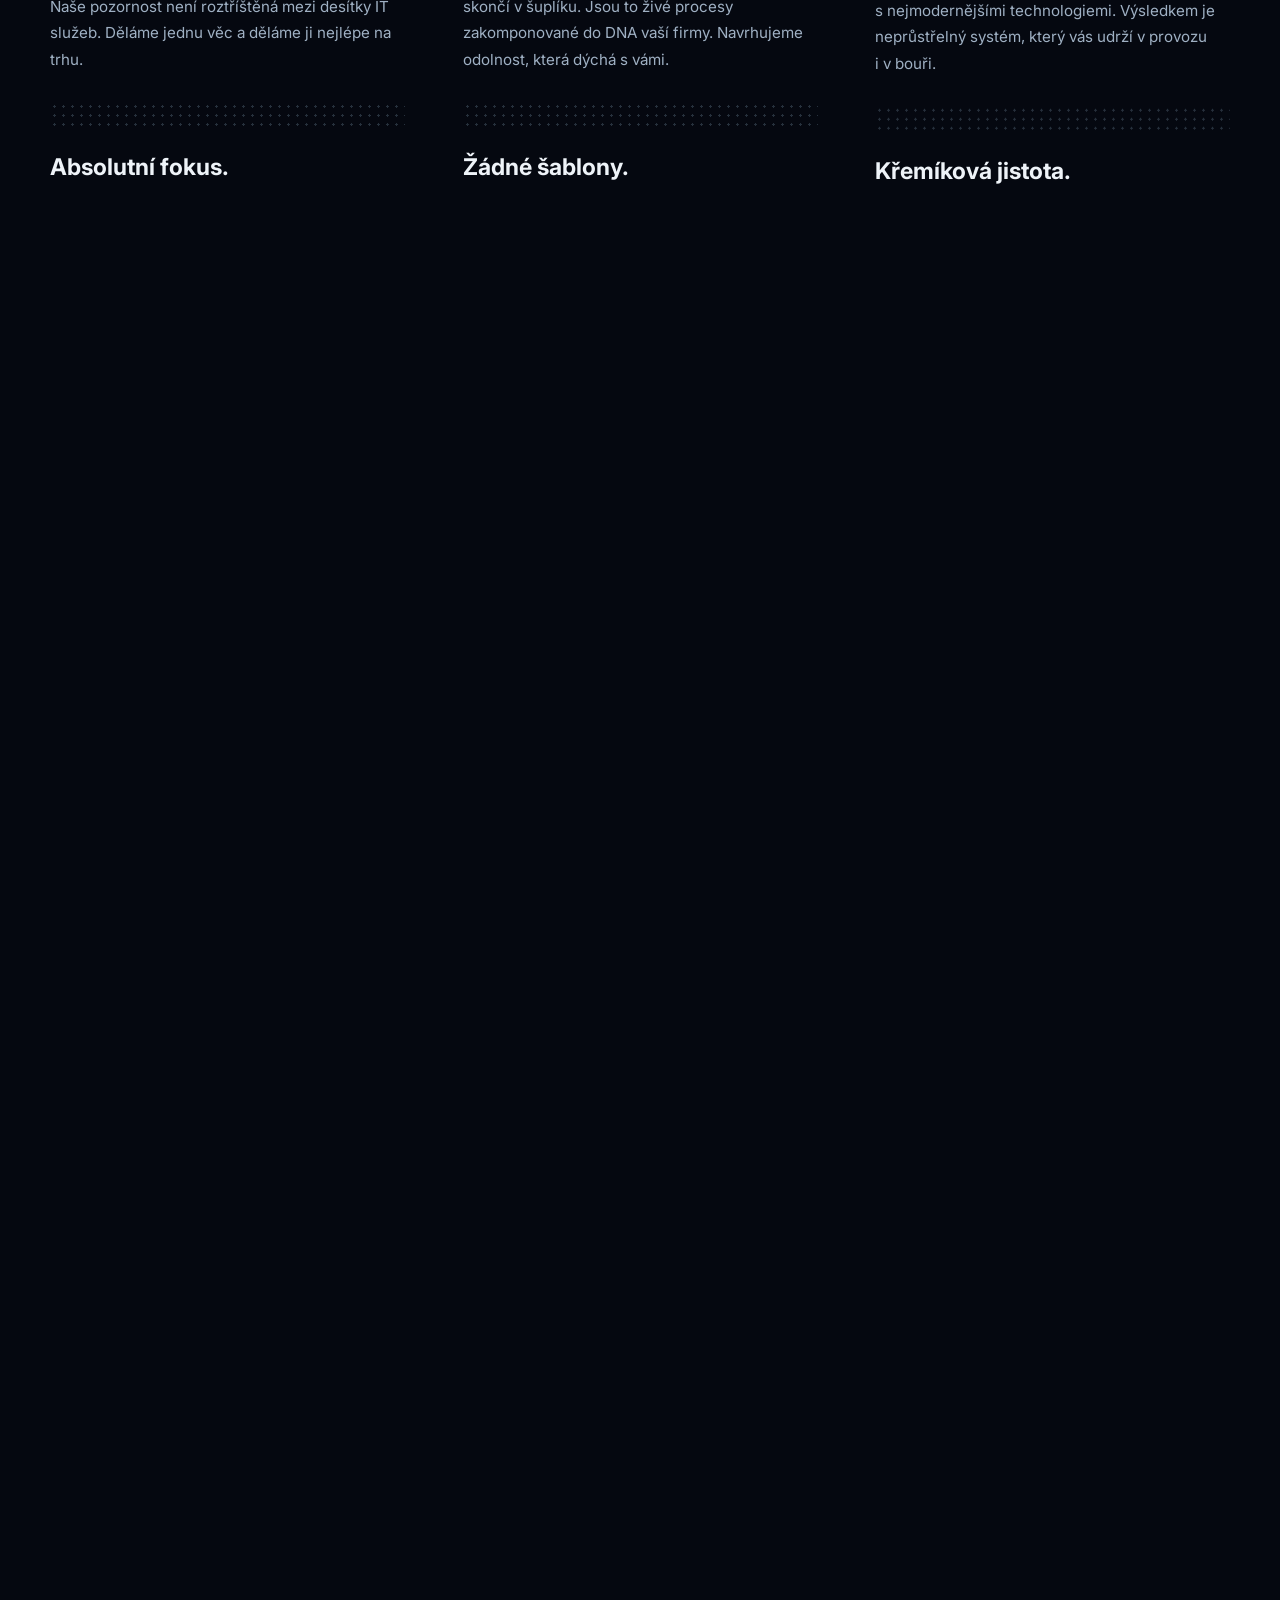
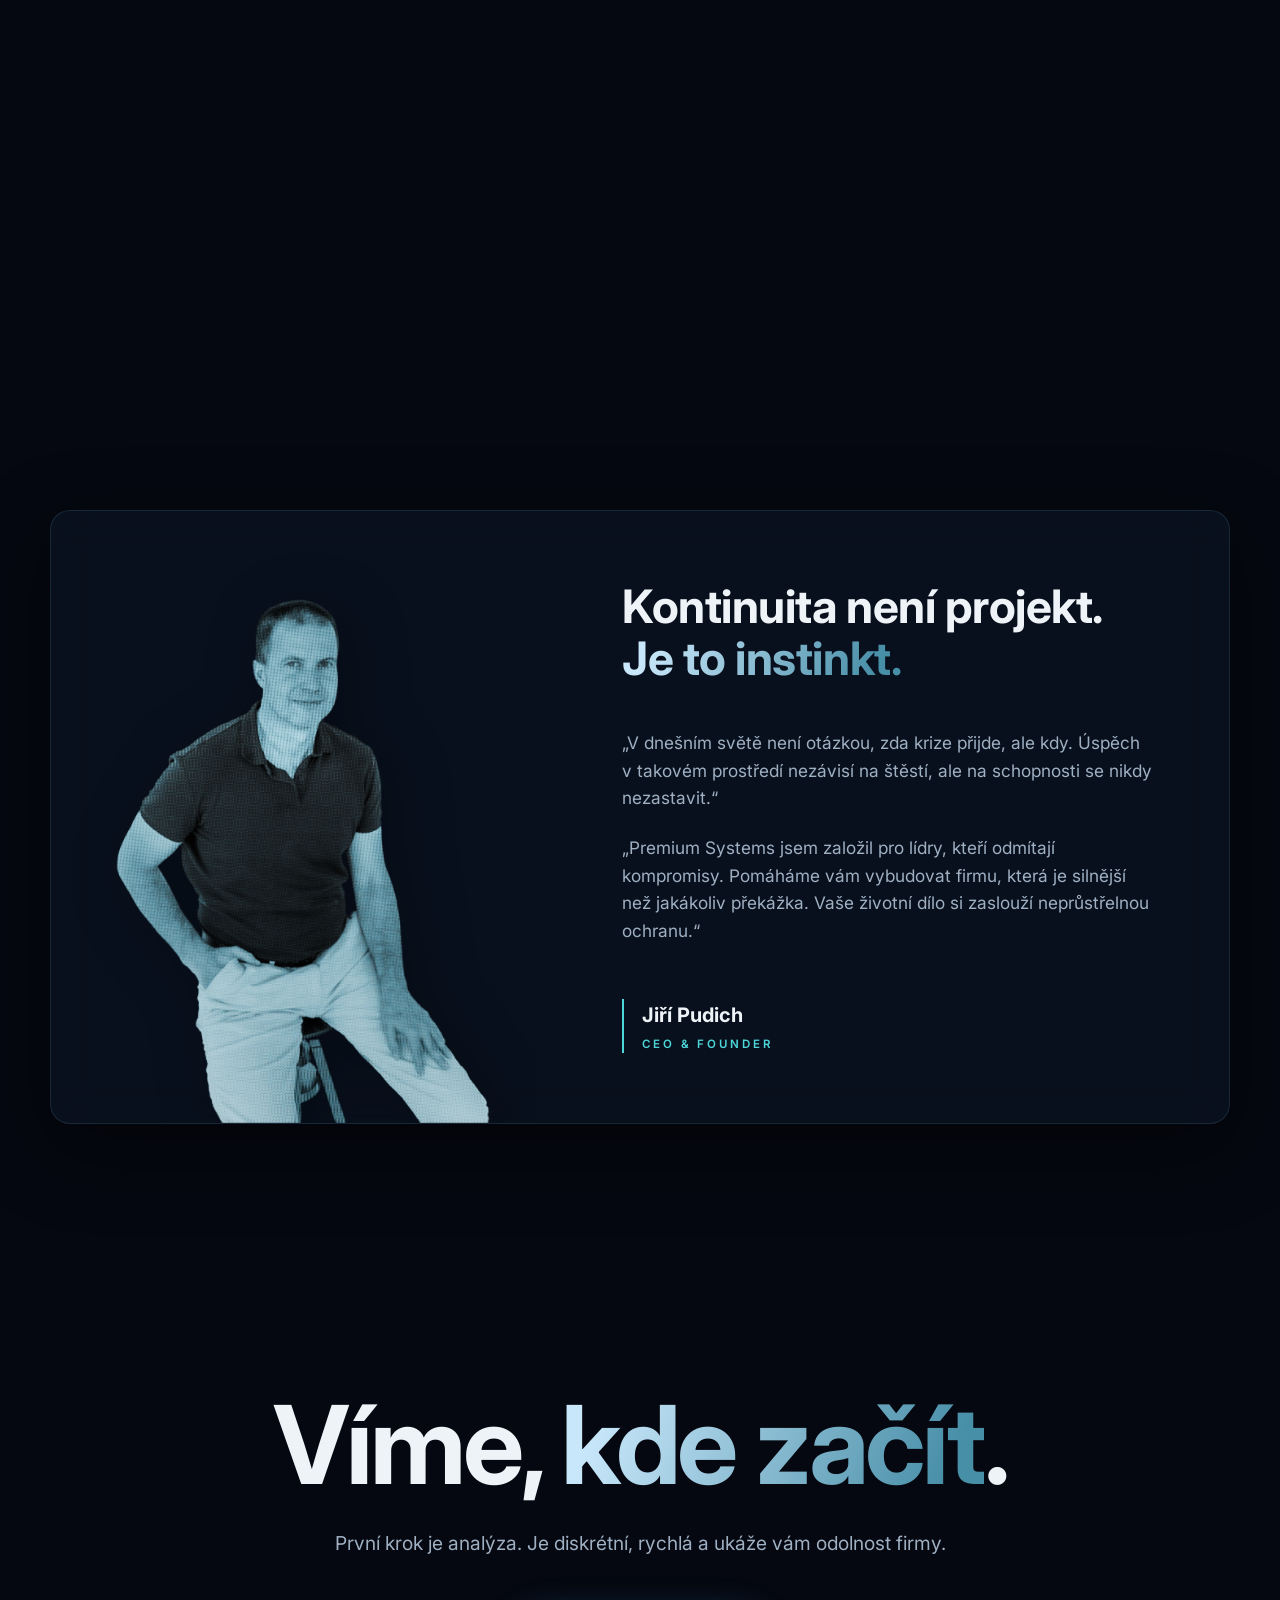
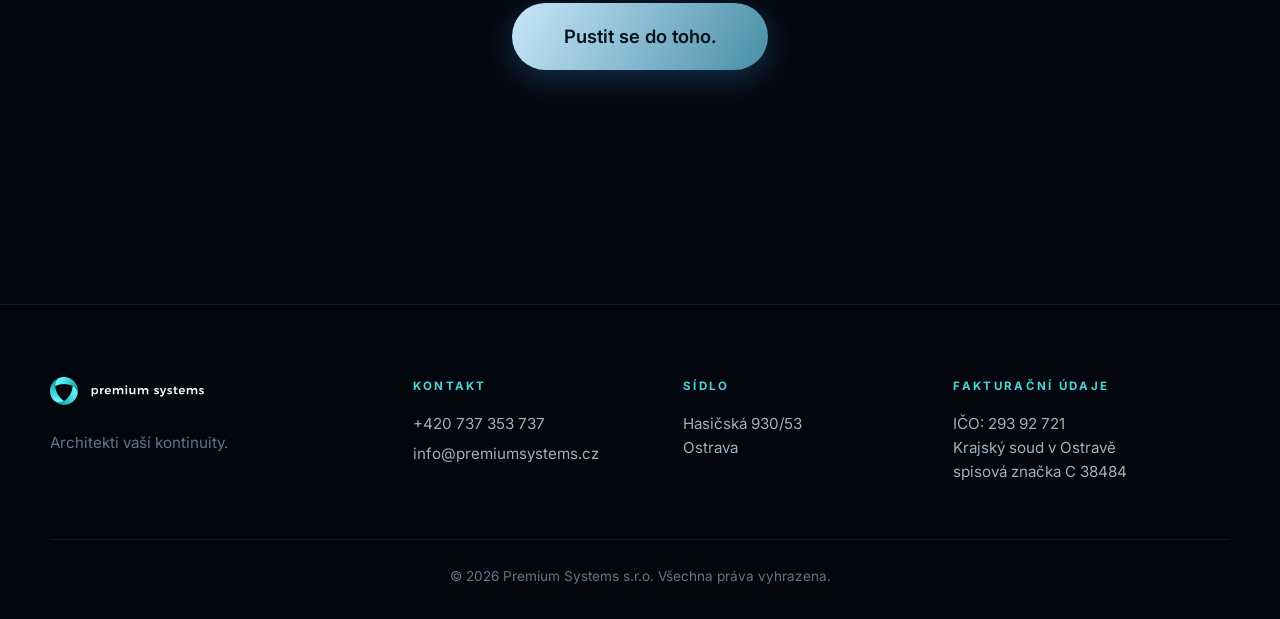
==== commit 08c8b99b: "Kontakt: nadpis sekce, tmavá mapa a působnost po celé ČR Co-Authored-By: Claude Fable 5 <noreply@ant" ====
--- a/index.html
+++ b/index.html
@@ -11,7 +11,7 @@
 <link rel="icon" type="image/png" sizes="32x32" href="assets/img/favicon-32.png">
 <link rel="icon" type="image/png" sizes="256x256" href="assets/img/favicon-256.png">
 <link rel="apple-touch-icon" href="assets/img/apple-touch-icon.png">
-<link rel="stylesheet" href="css/style.css?v=4">
+<link rel="stylesheet" href="css/style.css?v=6">
 </head>
 <body>
 
@@ -48,7 +48,7 @@
       <a href="nis2-zokb.html">NIS2 &amp; ZoKB</a>
       <a href="experti.html">Experti na vaší straně</a>
       <a href="o-nas.html">O nás</a>
-      <a href="#kontakt" class="nav-cta">Kontakt</a>
+      <a href="kontakt.html" class="nav-cta">Kontakt</a>
     </nav>
     <button class="nav-burger" id="navBurger" aria-label="Menu"><span></span><span></span><span></span></button>
   </div>
@@ -317,6 +317,6 @@
   </div>
 </footer>
 
-<script src="js/main.js?v=4"></script>
+<script src="js/main.js?v=6"></script>
 </body>
 </html>
--- a/css/style.css
+++ b/css/style.css
@@ -1053,3 +1053,62 @@
   height: auto;
   will-change: transform;
 }
+
+/* Kontakt: hodnoty na kartách */
+.contact-value {
+  display: inline-block;
+  margin-top: 16px;
+  font-family: var(--font-display);
+  font-weight: 700;
+  font-size: clamp(1.25rem, 2vw, 1.9rem);
+  line-height: 1.25;
+  text-decoration: none;
+  transition: opacity 0.25s ease;
+}
+a.contact-value:hover { opacity: 0.8; }
+.contact-note { color: var(--ink-dim); margin-top: 12px; }
+
+/* Kontakt: mapa v tmavém ladění webu */
+.map-panel {
+  position: relative;
+  margin-top: 28px;
+  overflow: hidden;
+  padding: 0;
+}
+.map-panel iframe {
+  display: block;
+  width: 100%;
+  height: clamp(340px, 46vh, 480px);
+  border: 0;
+  /* převrácení do tmavého režimu, sladěné s modrou palety webu */
+  filter: invert(0.92) hue-rotate(190deg) saturate(0.5) brightness(0.92) contrast(0.95);
+}
+.map-note {
+  position: absolute;
+  left: 22px;
+  bottom: 22px;
+  display: flex;
+  flex-direction: column;
+  gap: 3px;
+  padding: 16px 22px;
+  border-radius: 14px;
+  background: rgba(8, 16, 28, 0.92);
+  border: 1px solid var(--glass-border);
+  backdrop-filter: blur(12px);
+  -webkit-backdrop-filter: blur(12px);
+}
+.map-note-title {
+  font-family: var(--font-display);
+  font-weight: 700;
+  font-size: 1.02rem;
+}
+.map-note-sub {
+  color: var(--accent);
+  text-transform: uppercase;
+  letter-spacing: 0.16em;
+  font-size: 0.68rem;
+  font-weight: 600;
+}
+@media (max-width: 560px) {
+  .map-note { left: 12px; right: 12px; bottom: 12px; padding: 12px 16px; }
+}
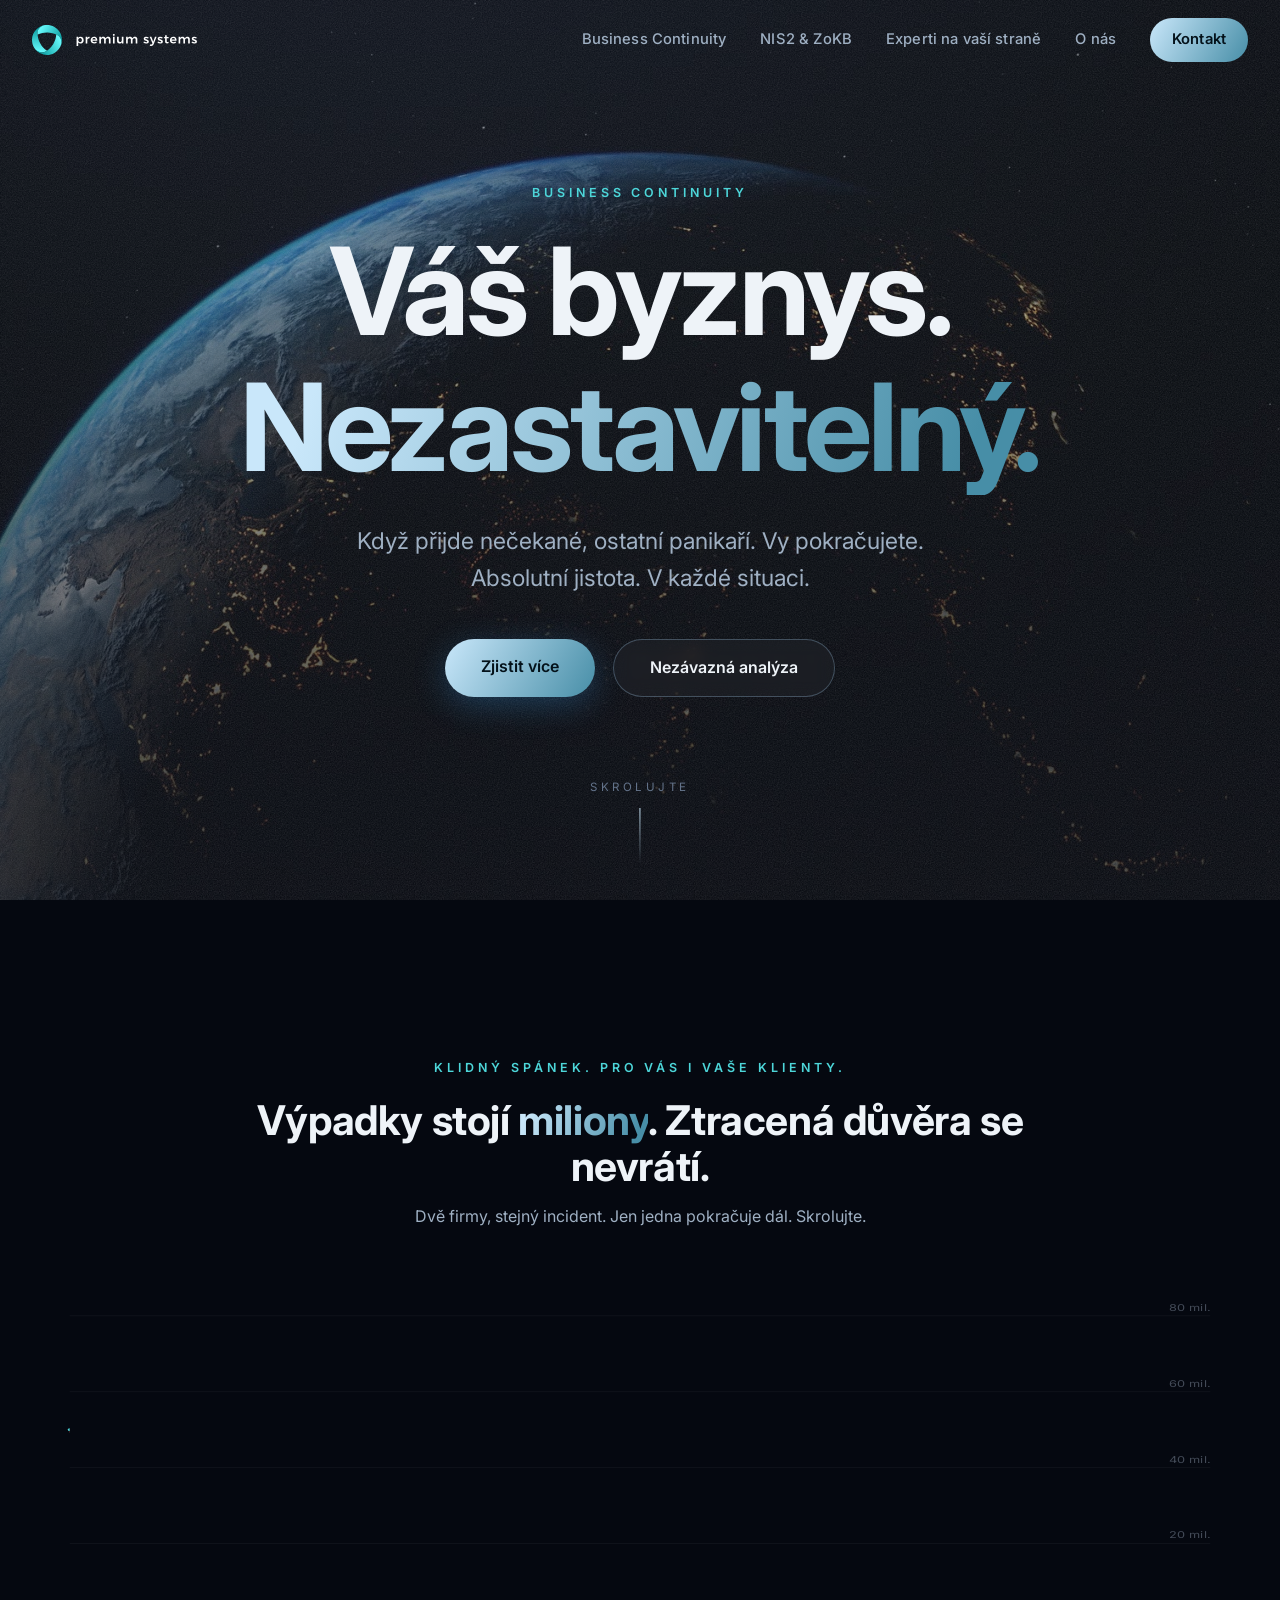
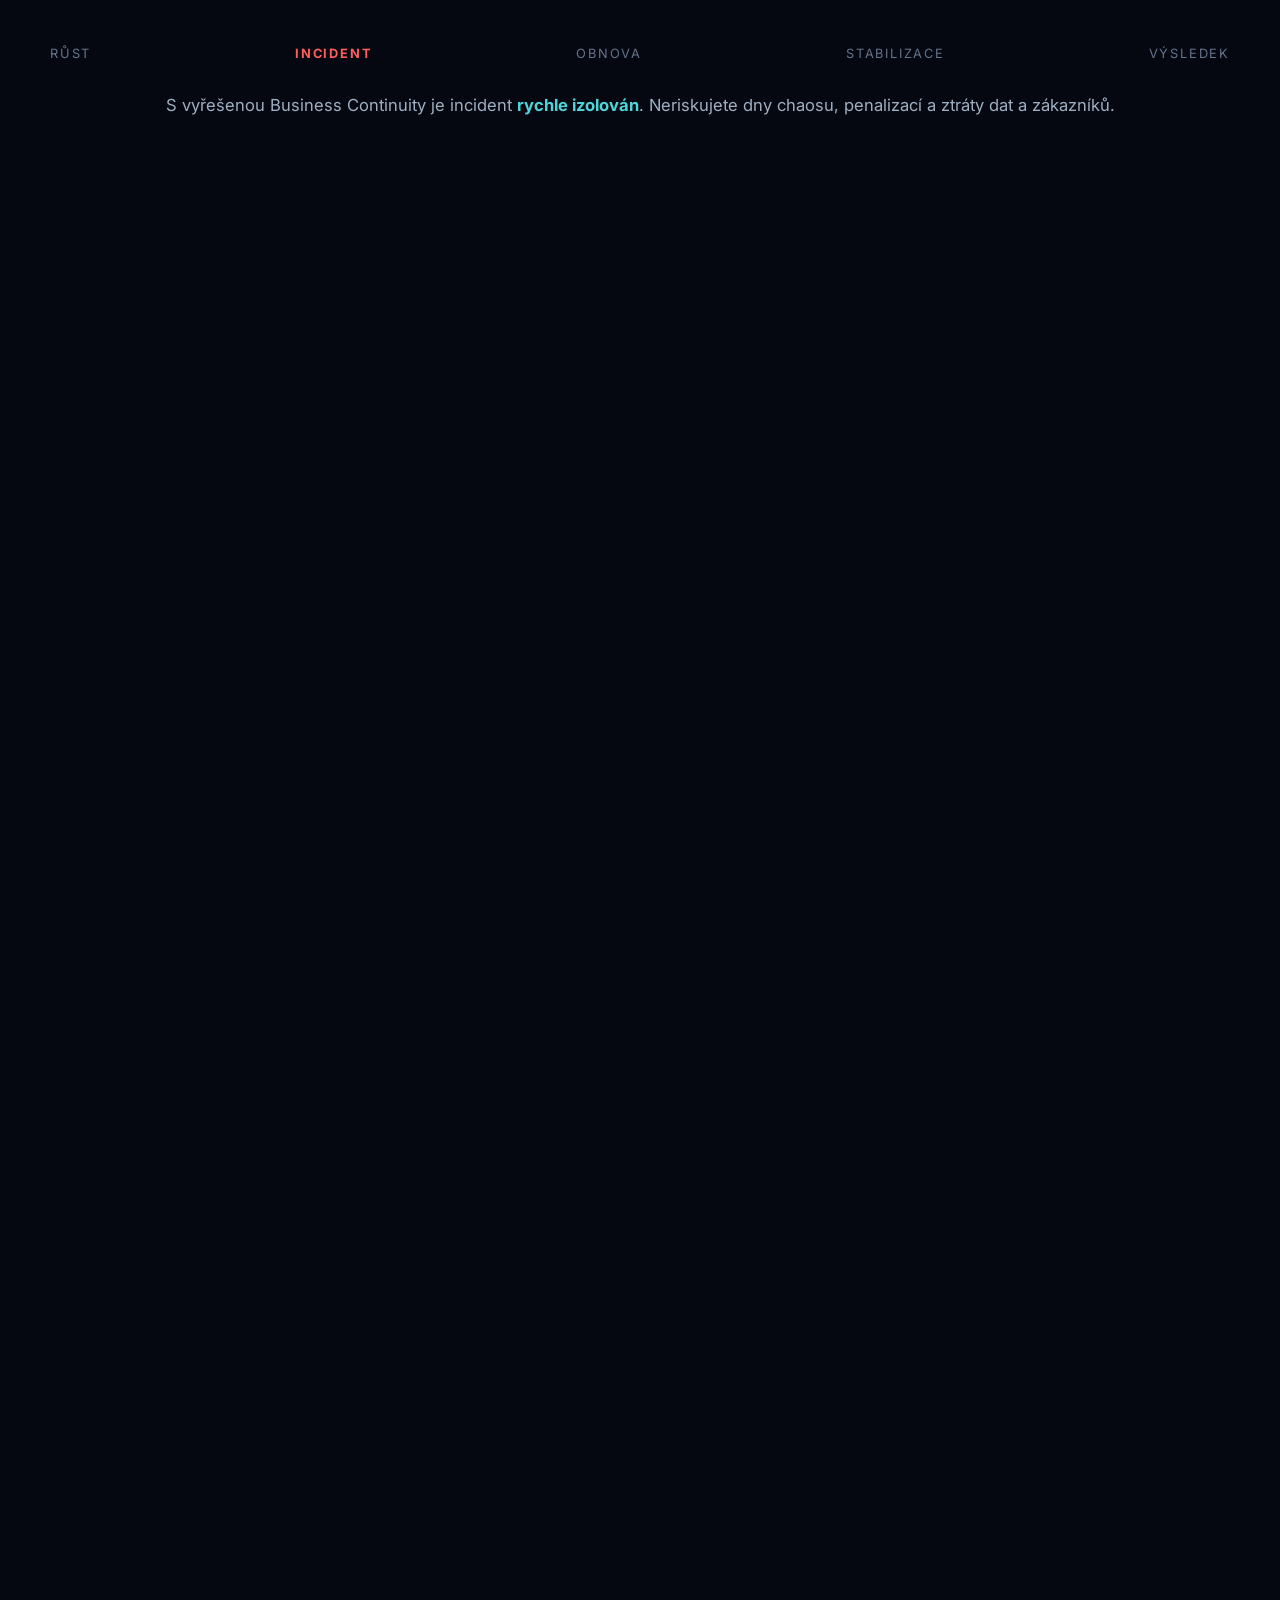
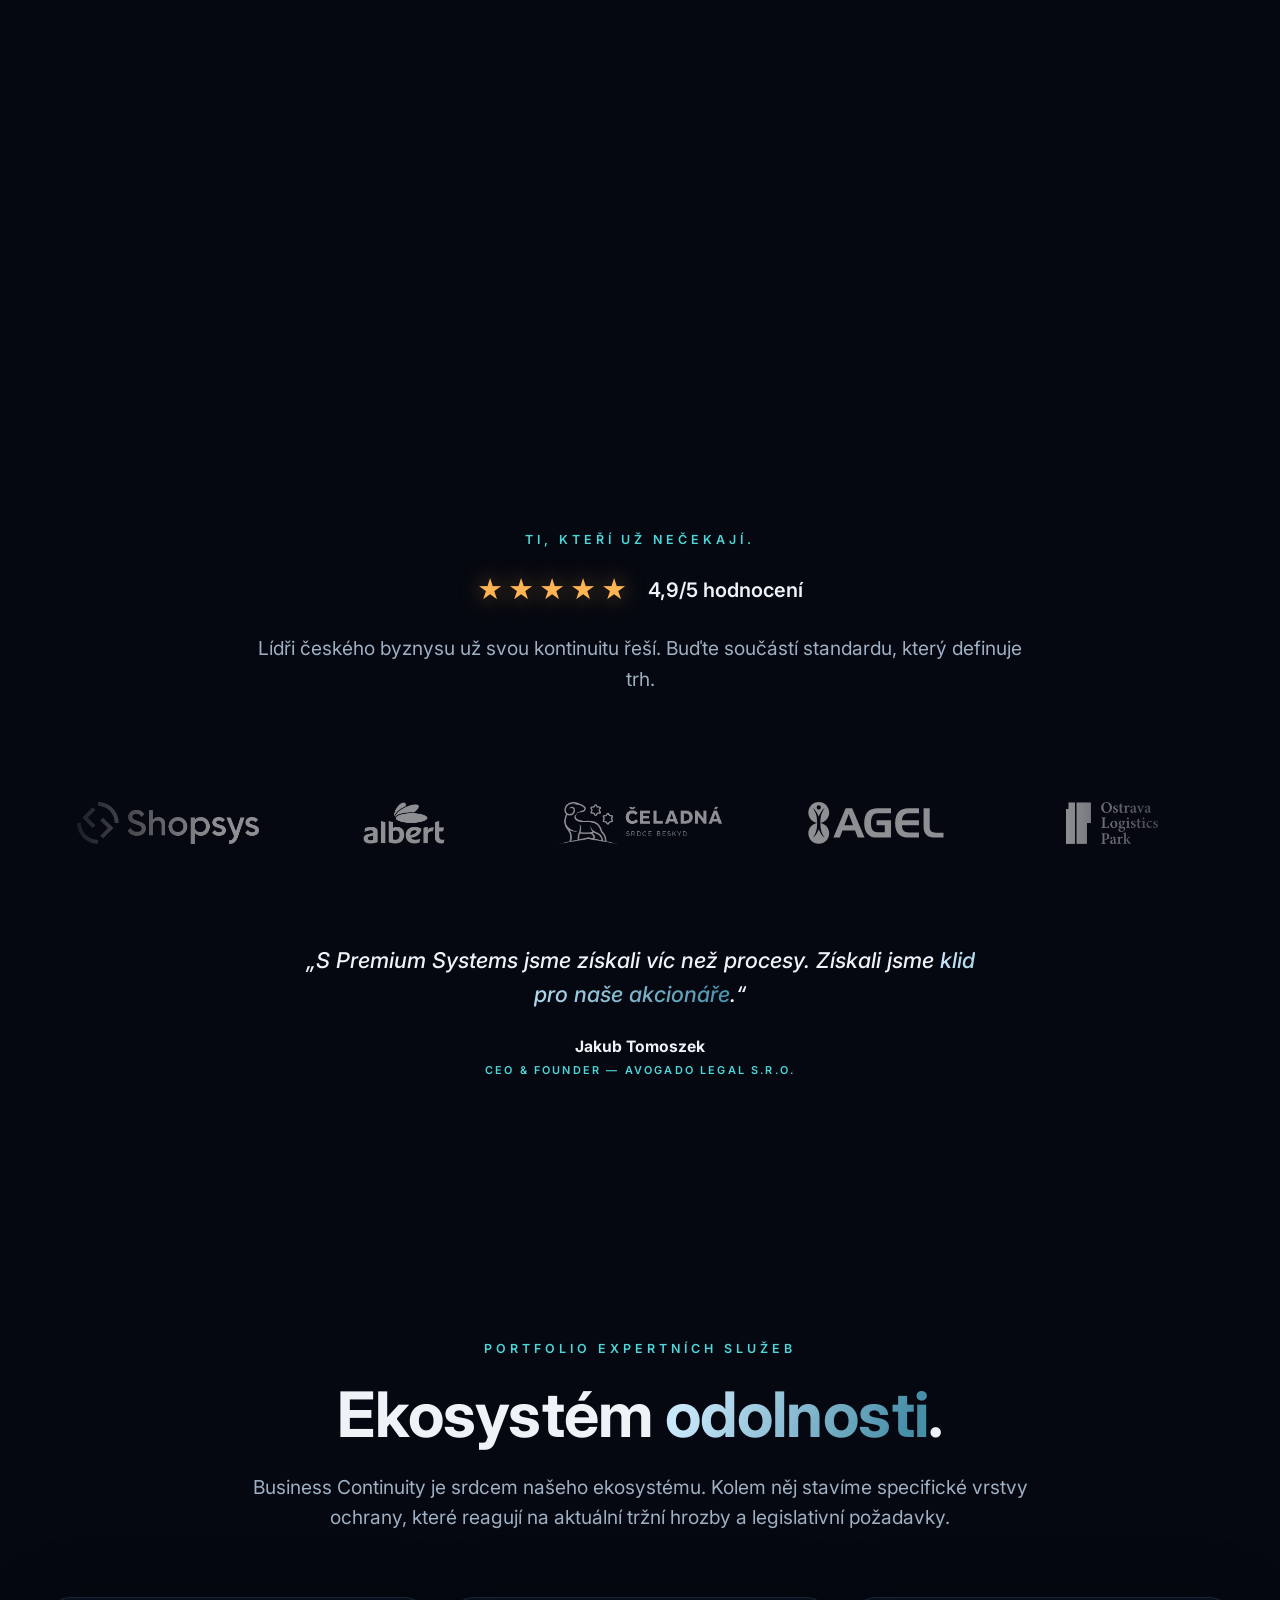
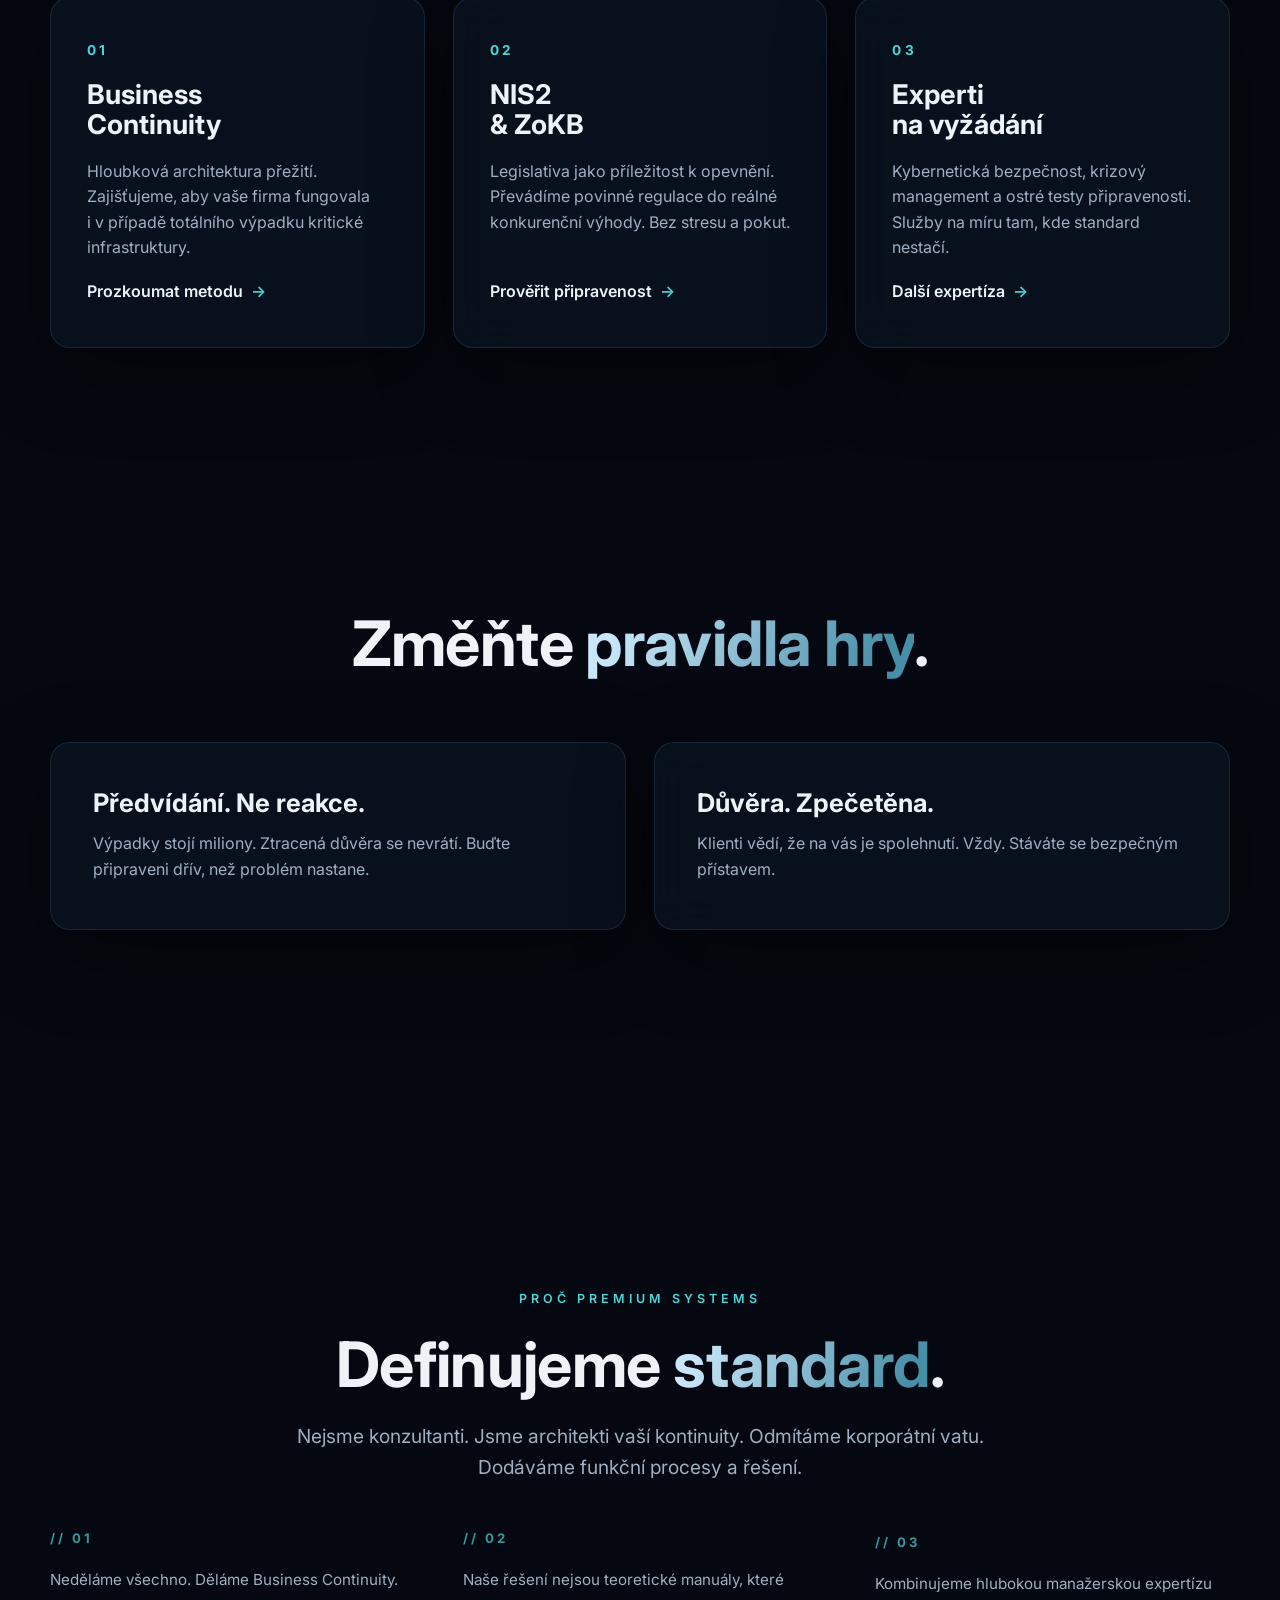
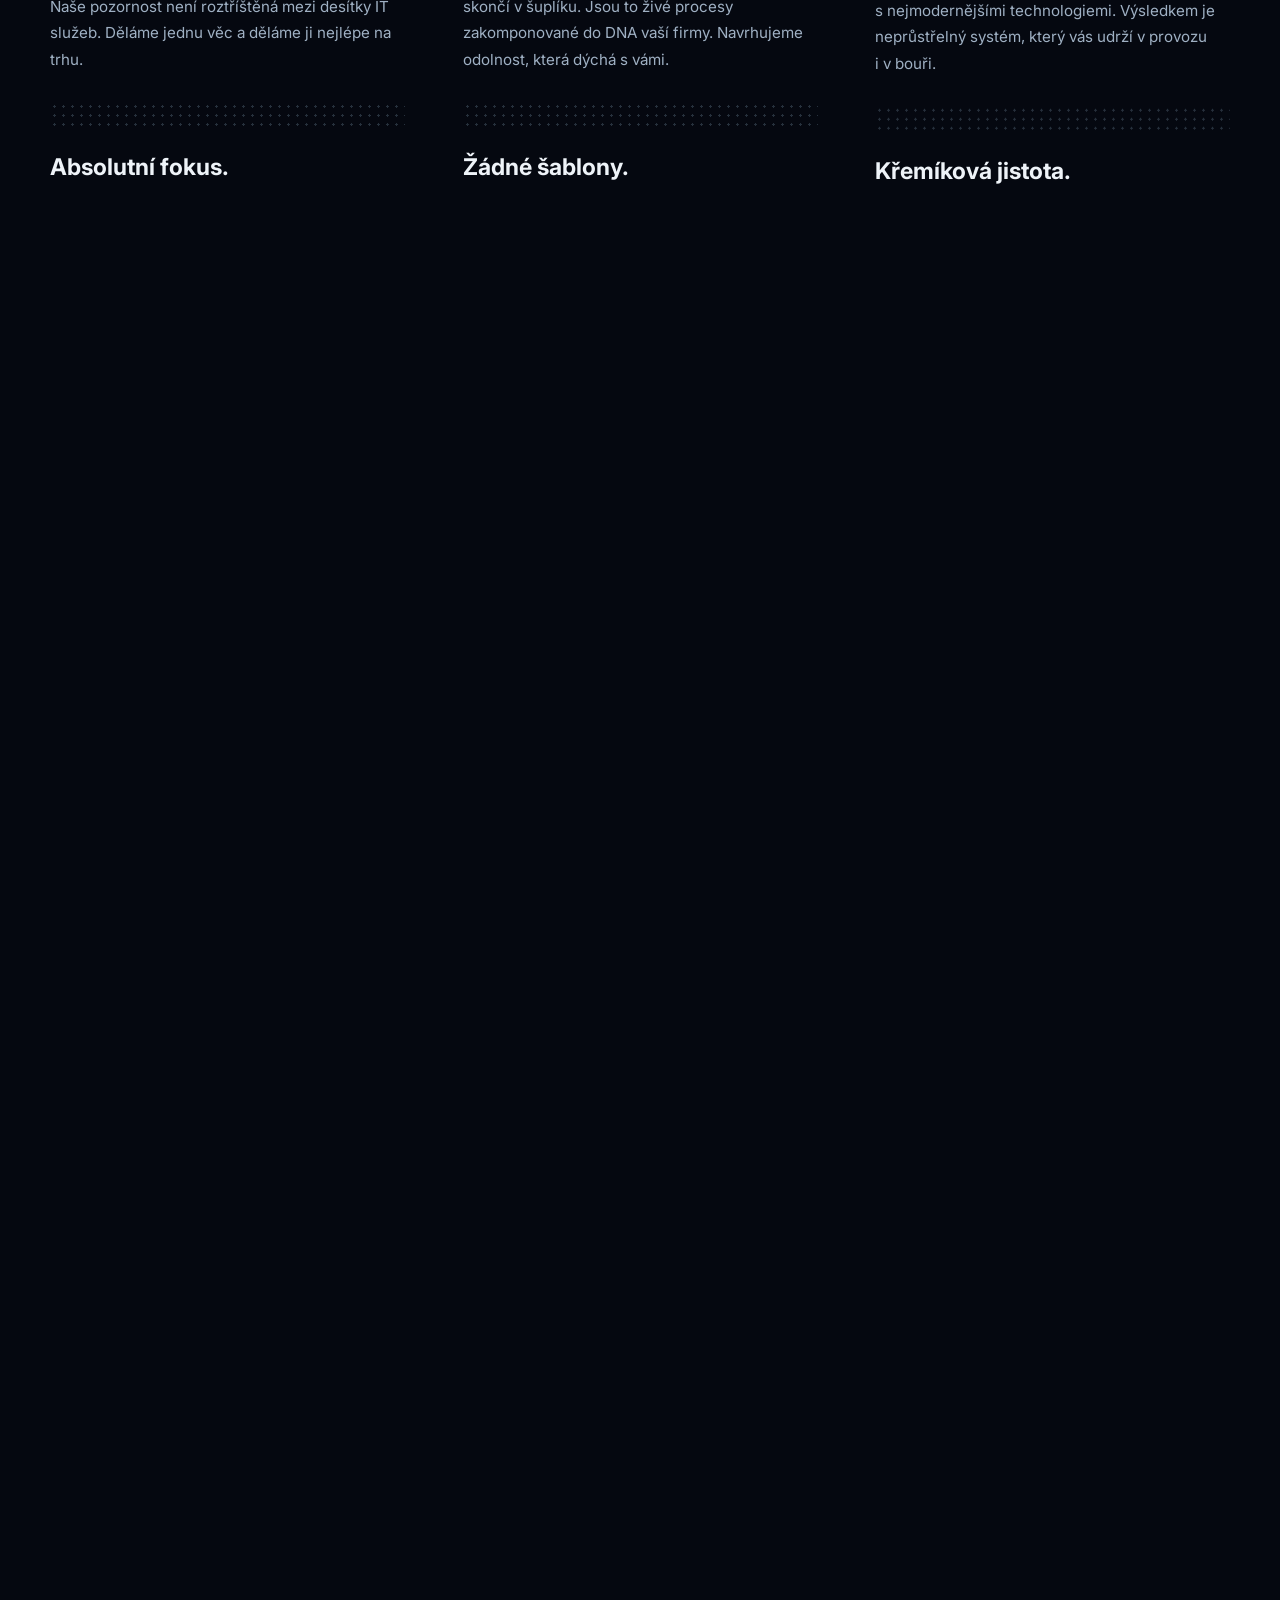
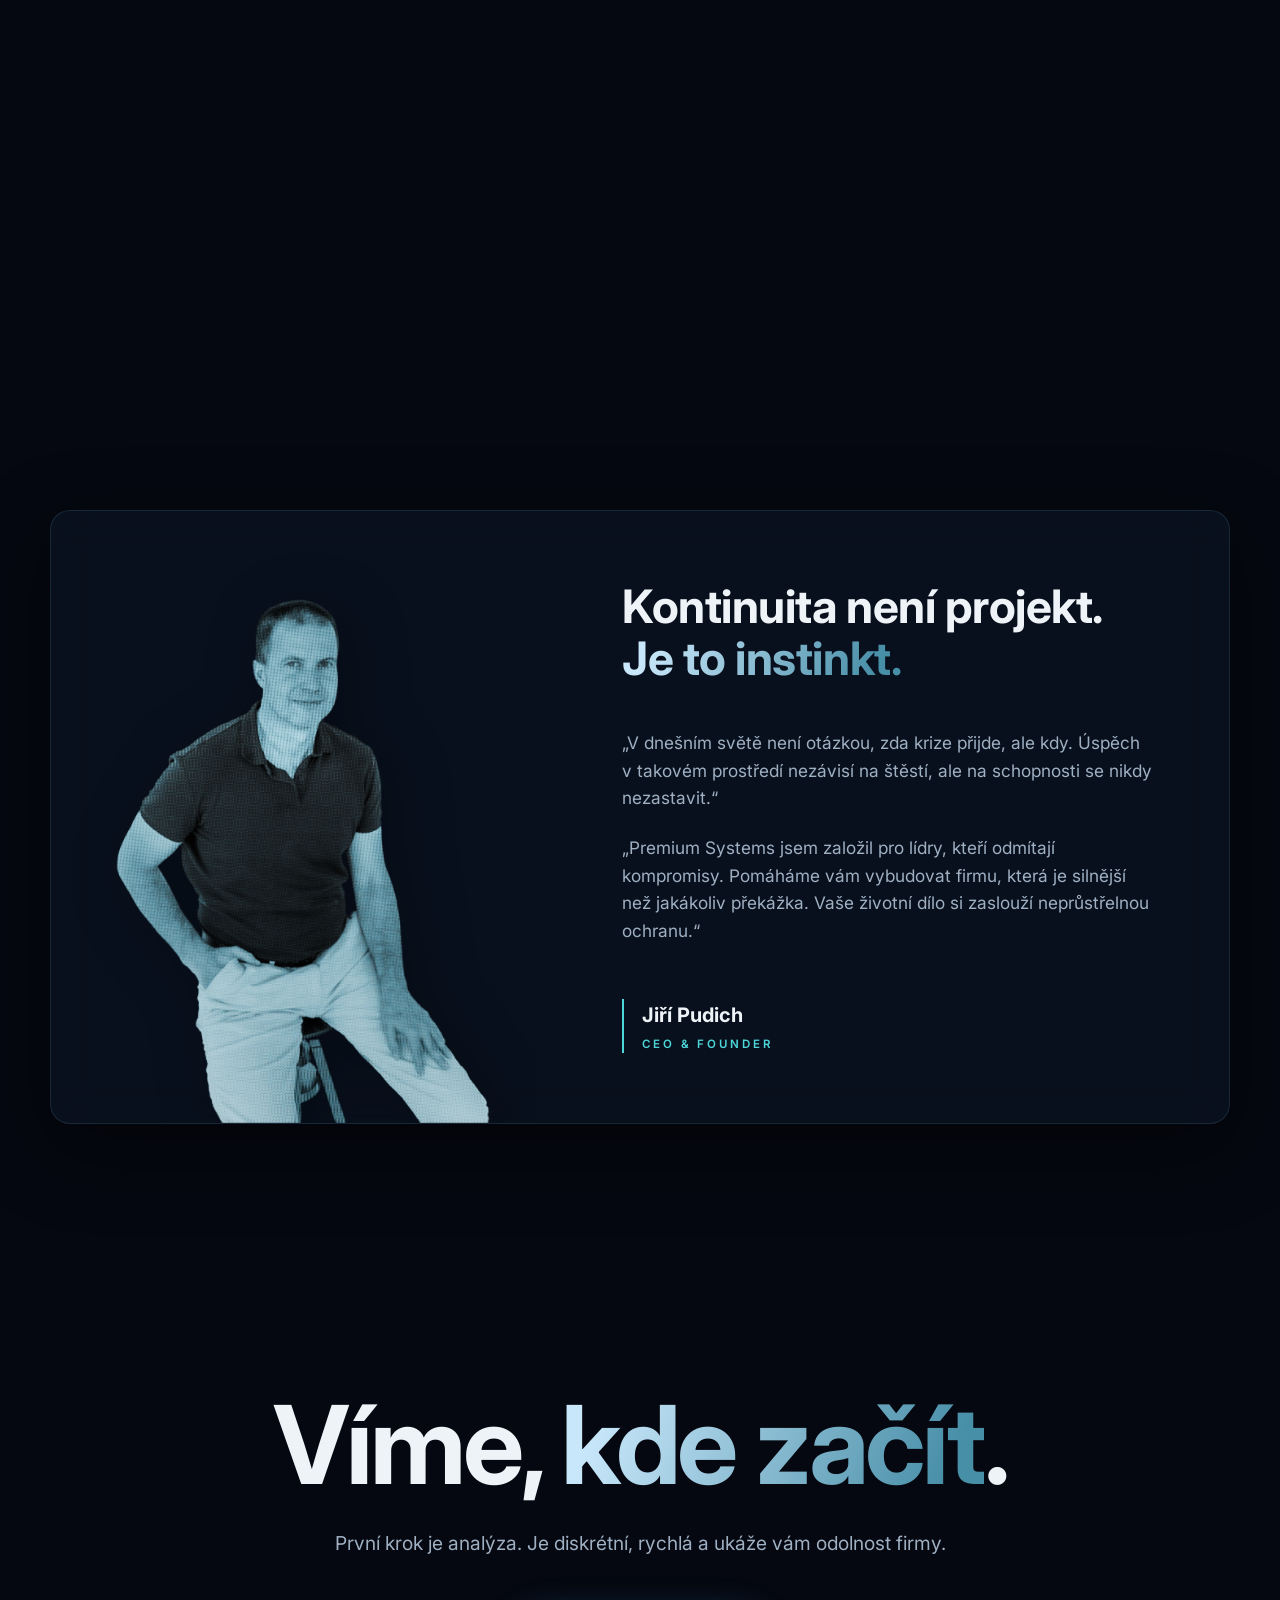
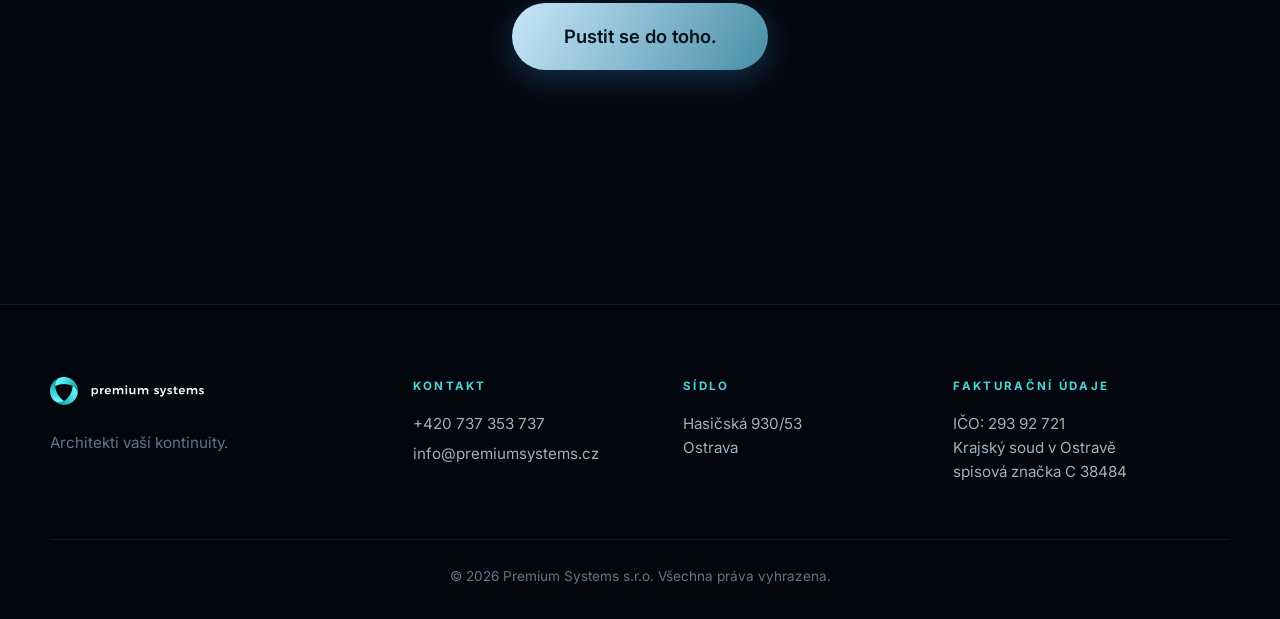
==== commit b7720067: "Kontakt: hero tlačítka jako kotvy na karty Zavolejte/Napište Co-Authored-By: Claude Fable 5 <noreply" ====
--- a/index.html
+++ b/index.html
@@ -11,7 +11,7 @@
 <link rel="icon" type="image/png" sizes="32x32" href="assets/img/favicon-32.png">
 <link rel="icon" type="image/png" sizes="256x256" href="assets/img/favicon-256.png">
 <link rel="apple-touch-icon" href="assets/img/apple-touch-icon.png">
-<link rel="stylesheet" href="css/style.css?v=6">
+<link rel="stylesheet" href="css/style.css?v=7">
 </head>
 <body>
 
@@ -317,6 +317,6 @@
   </div>
 </footer>
 
-<script src="js/main.js?v=6"></script>
+<script src="js/main.js?v=7"></script>
 </body>
 </html>
--- a/css/style.css
+++ b/css/style.css
@@ -1112,3 +1112,6 @@
 @media (max-width: 560px) {
   .map-note { left: 12px; right: 12px; bottom: 12px; padding: 12px 16px; }
 }
+
+/* cíle kotev nezajíždějí pod fixní menu */
+#volejte, #napiste, section[id] { scroll-margin-top: 110px; }
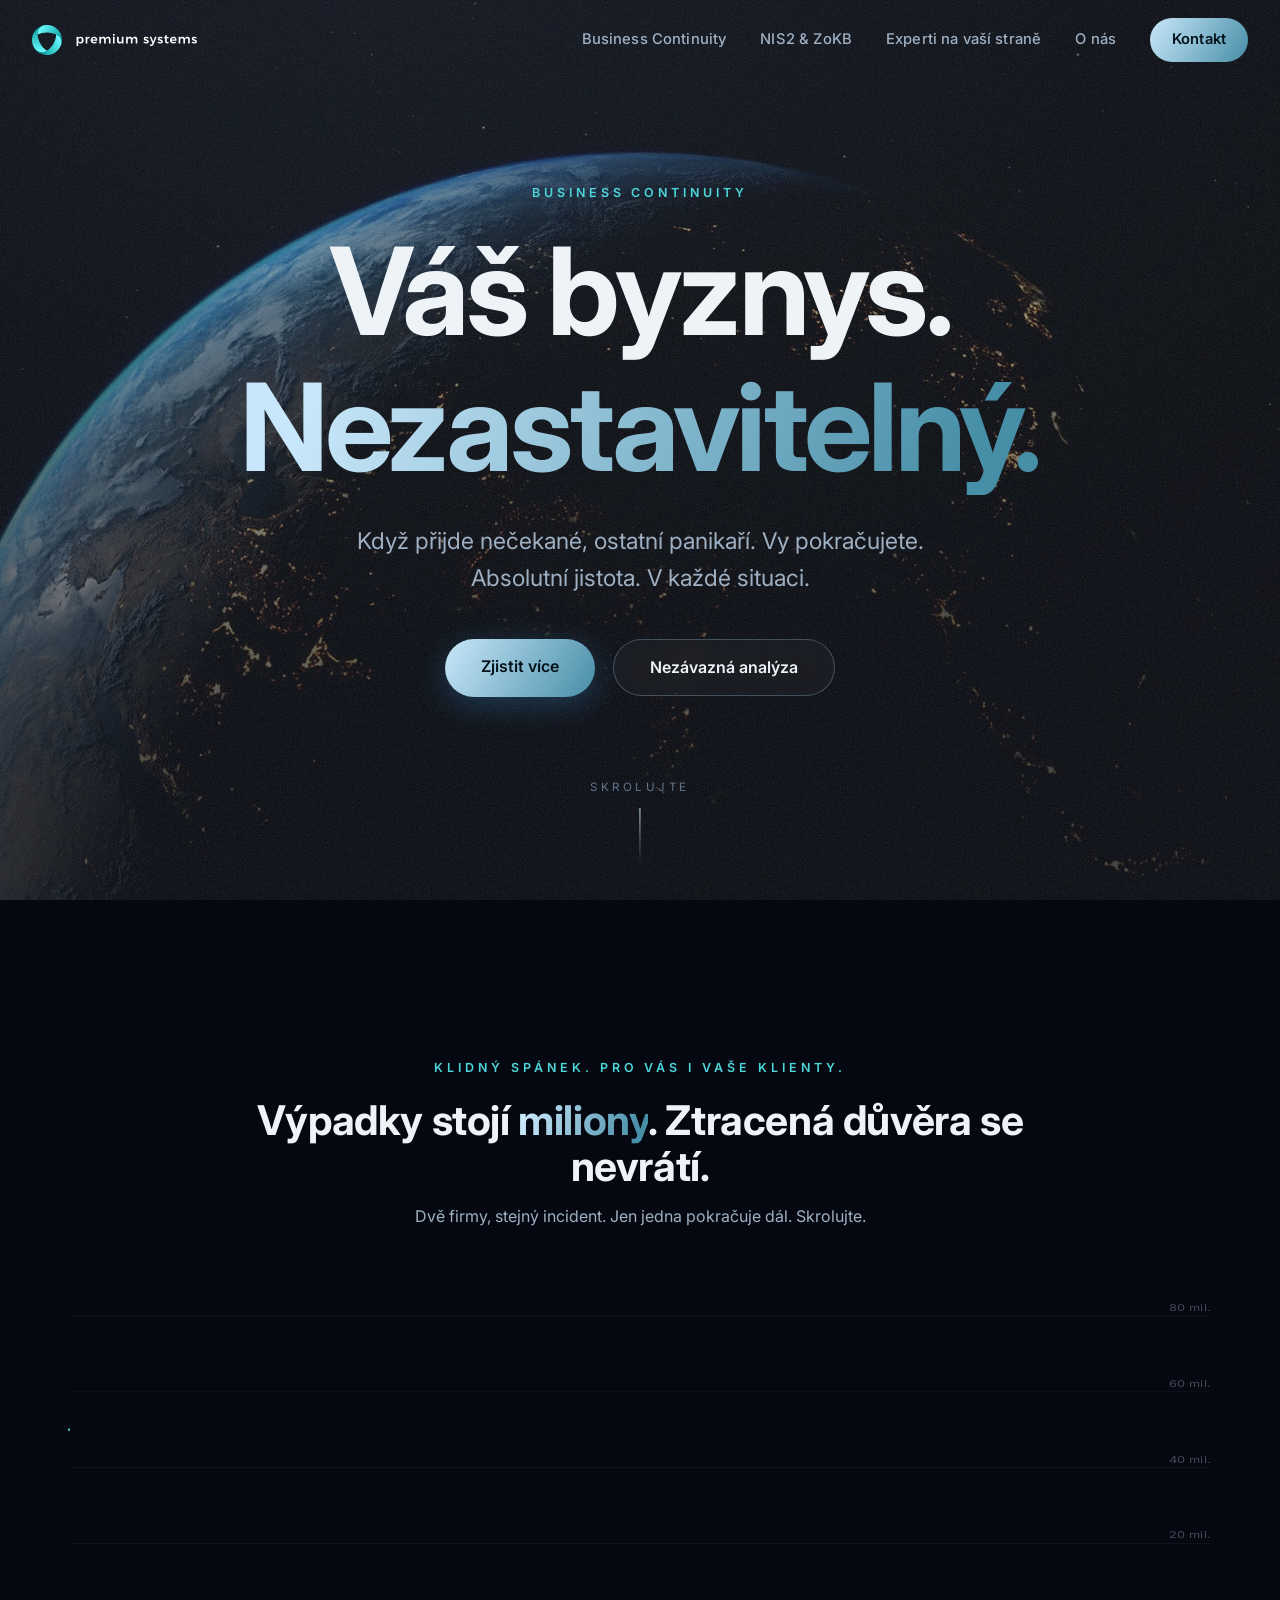
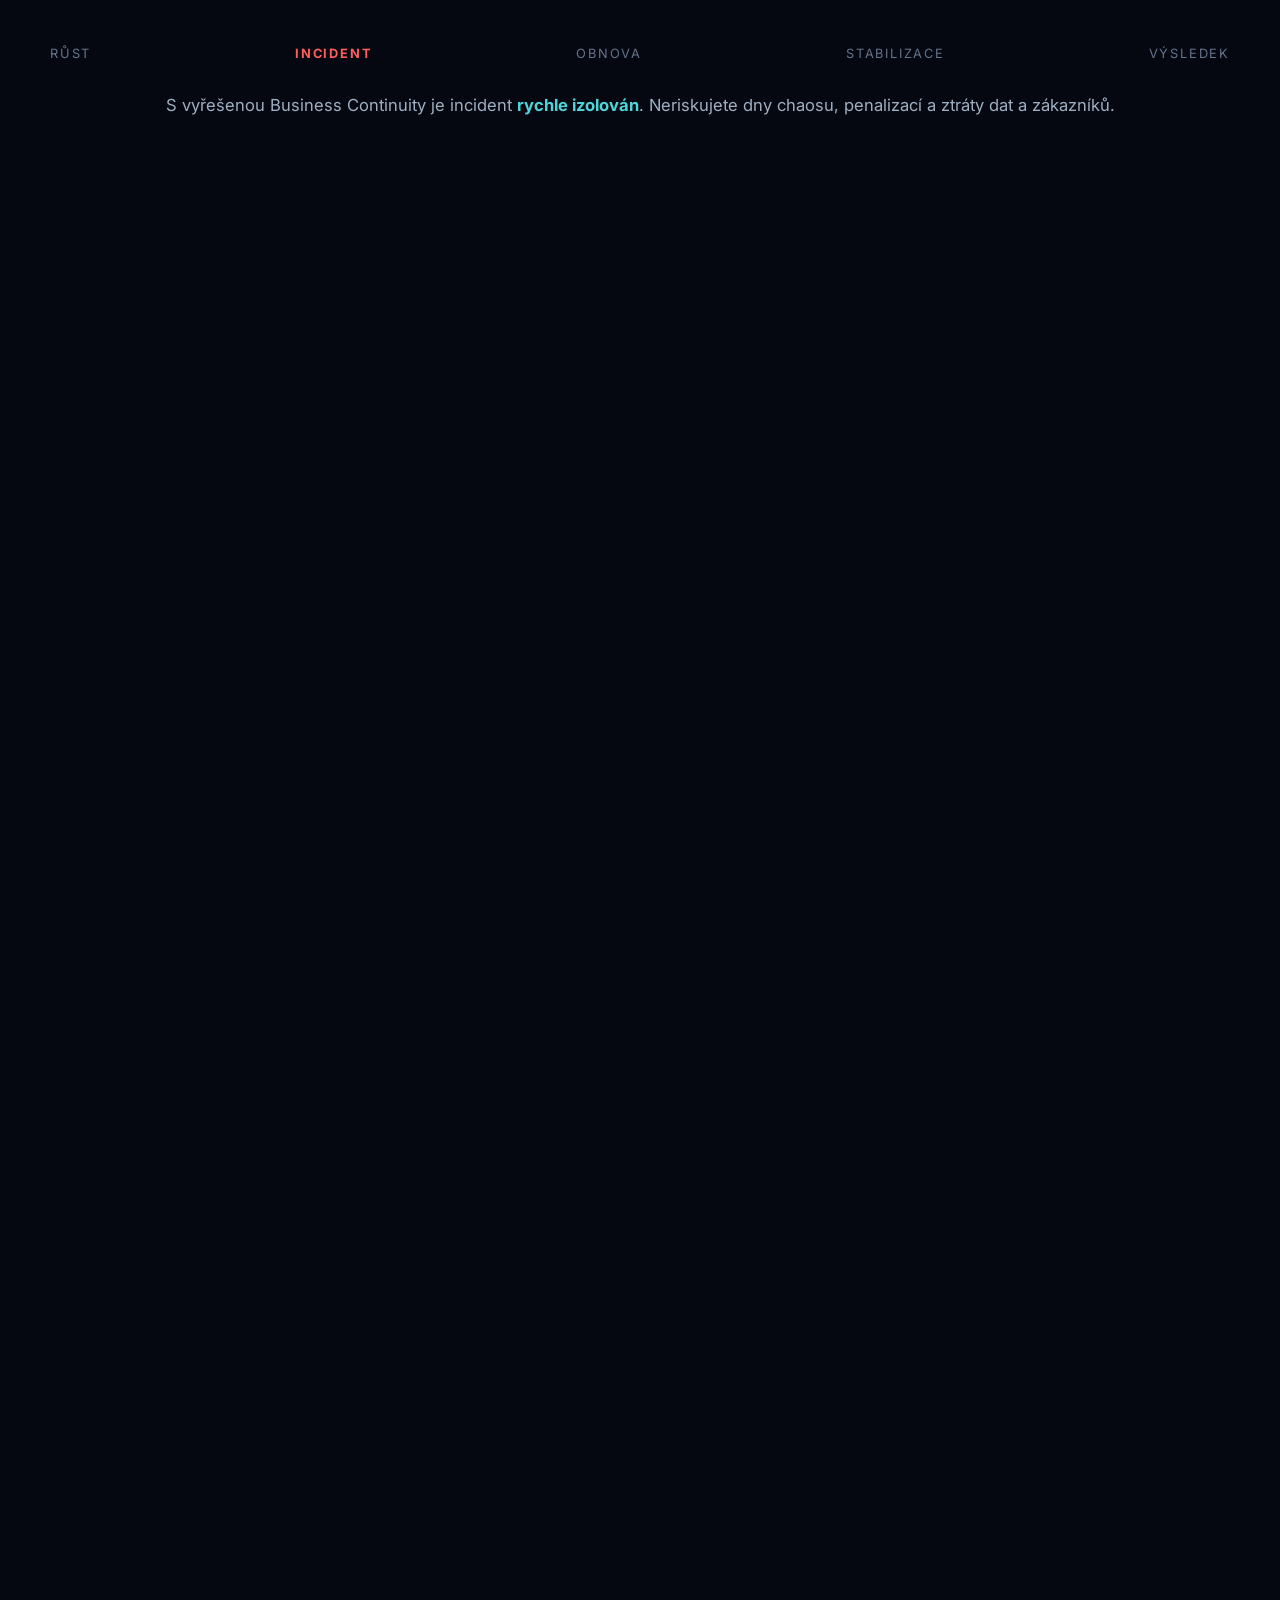
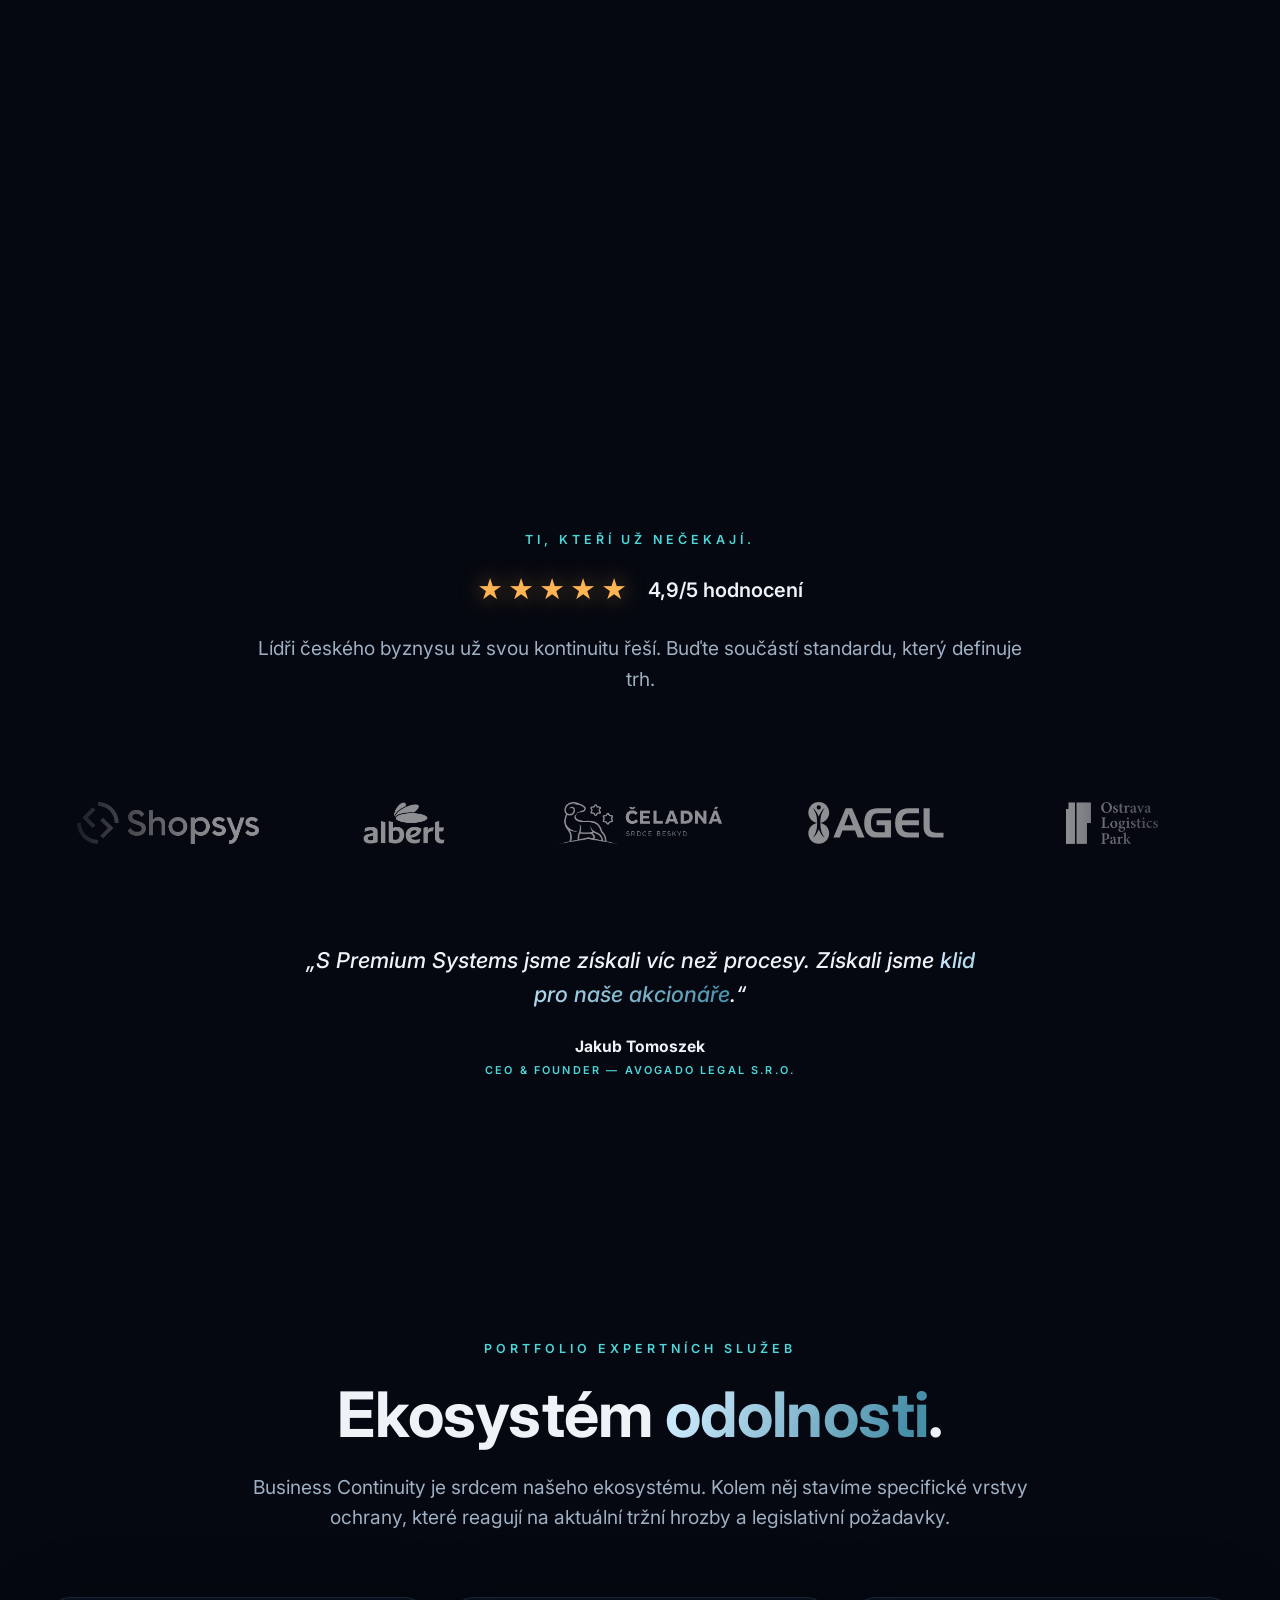
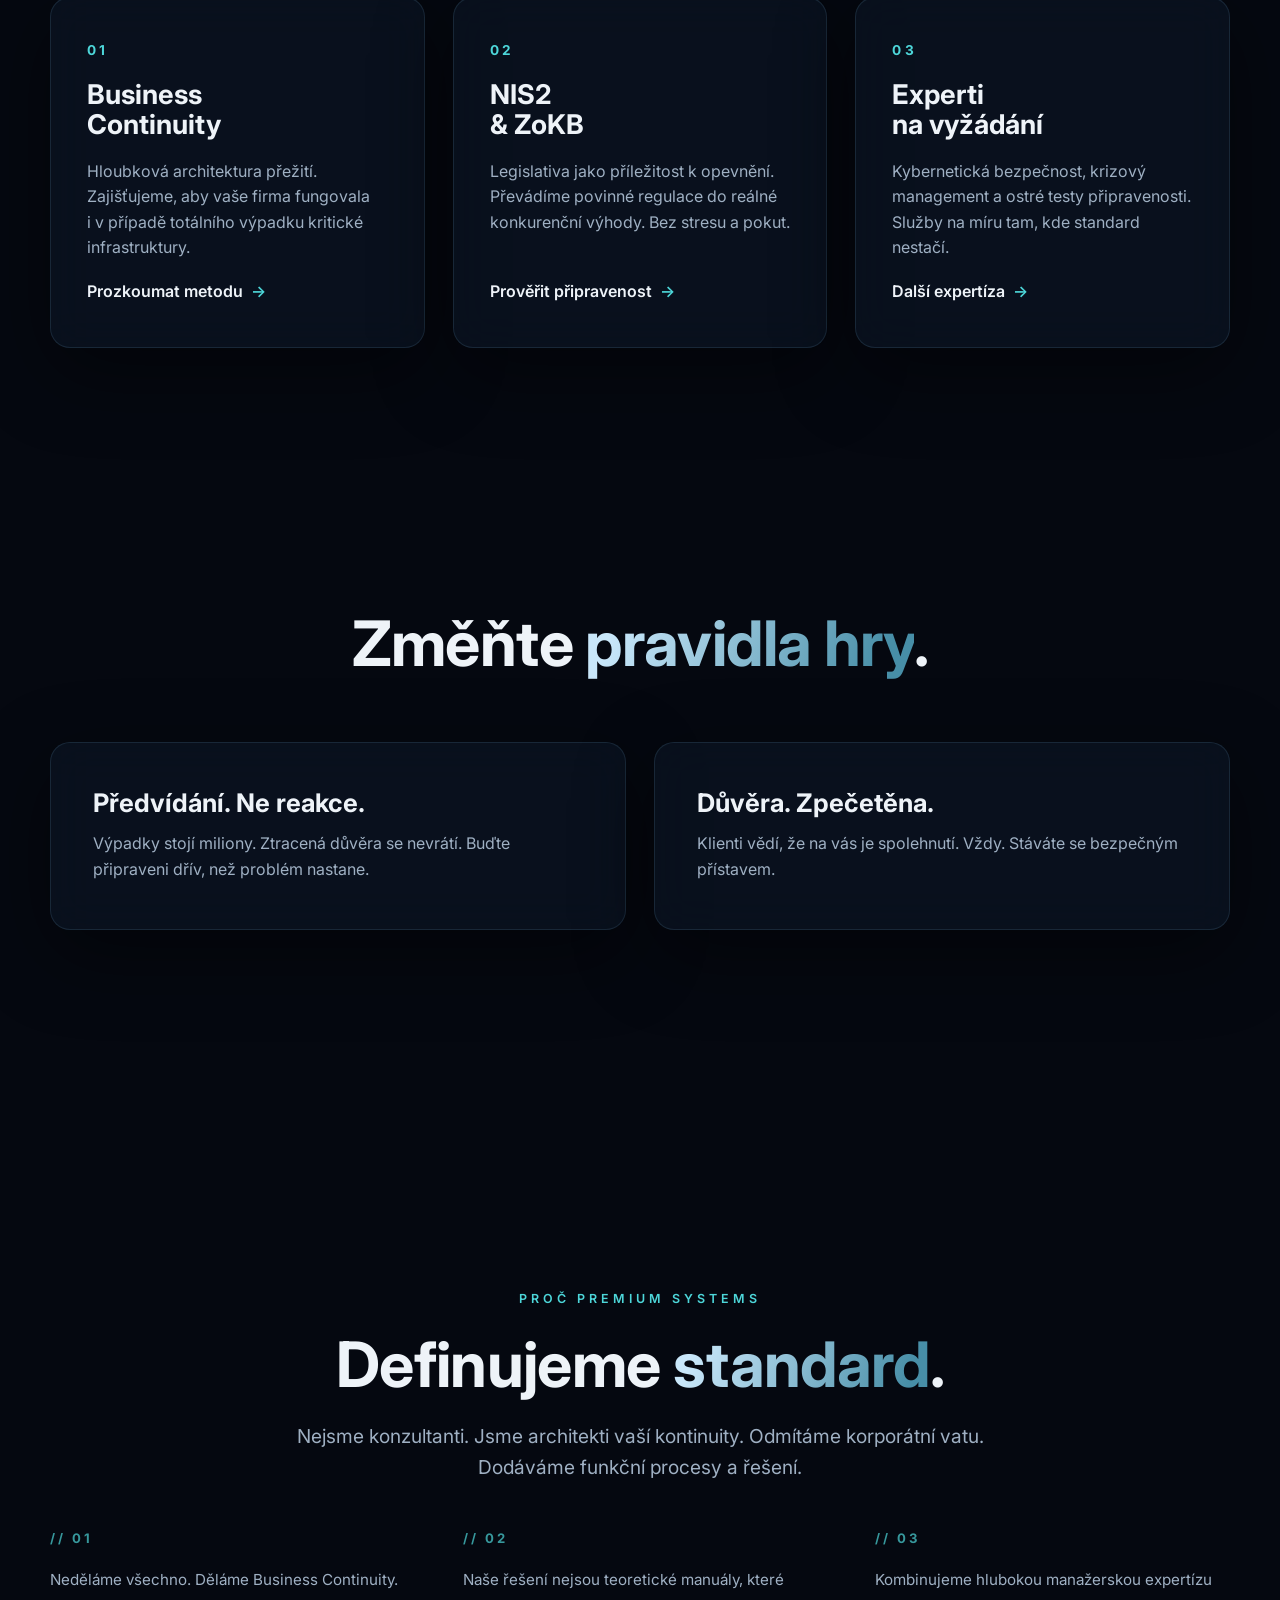
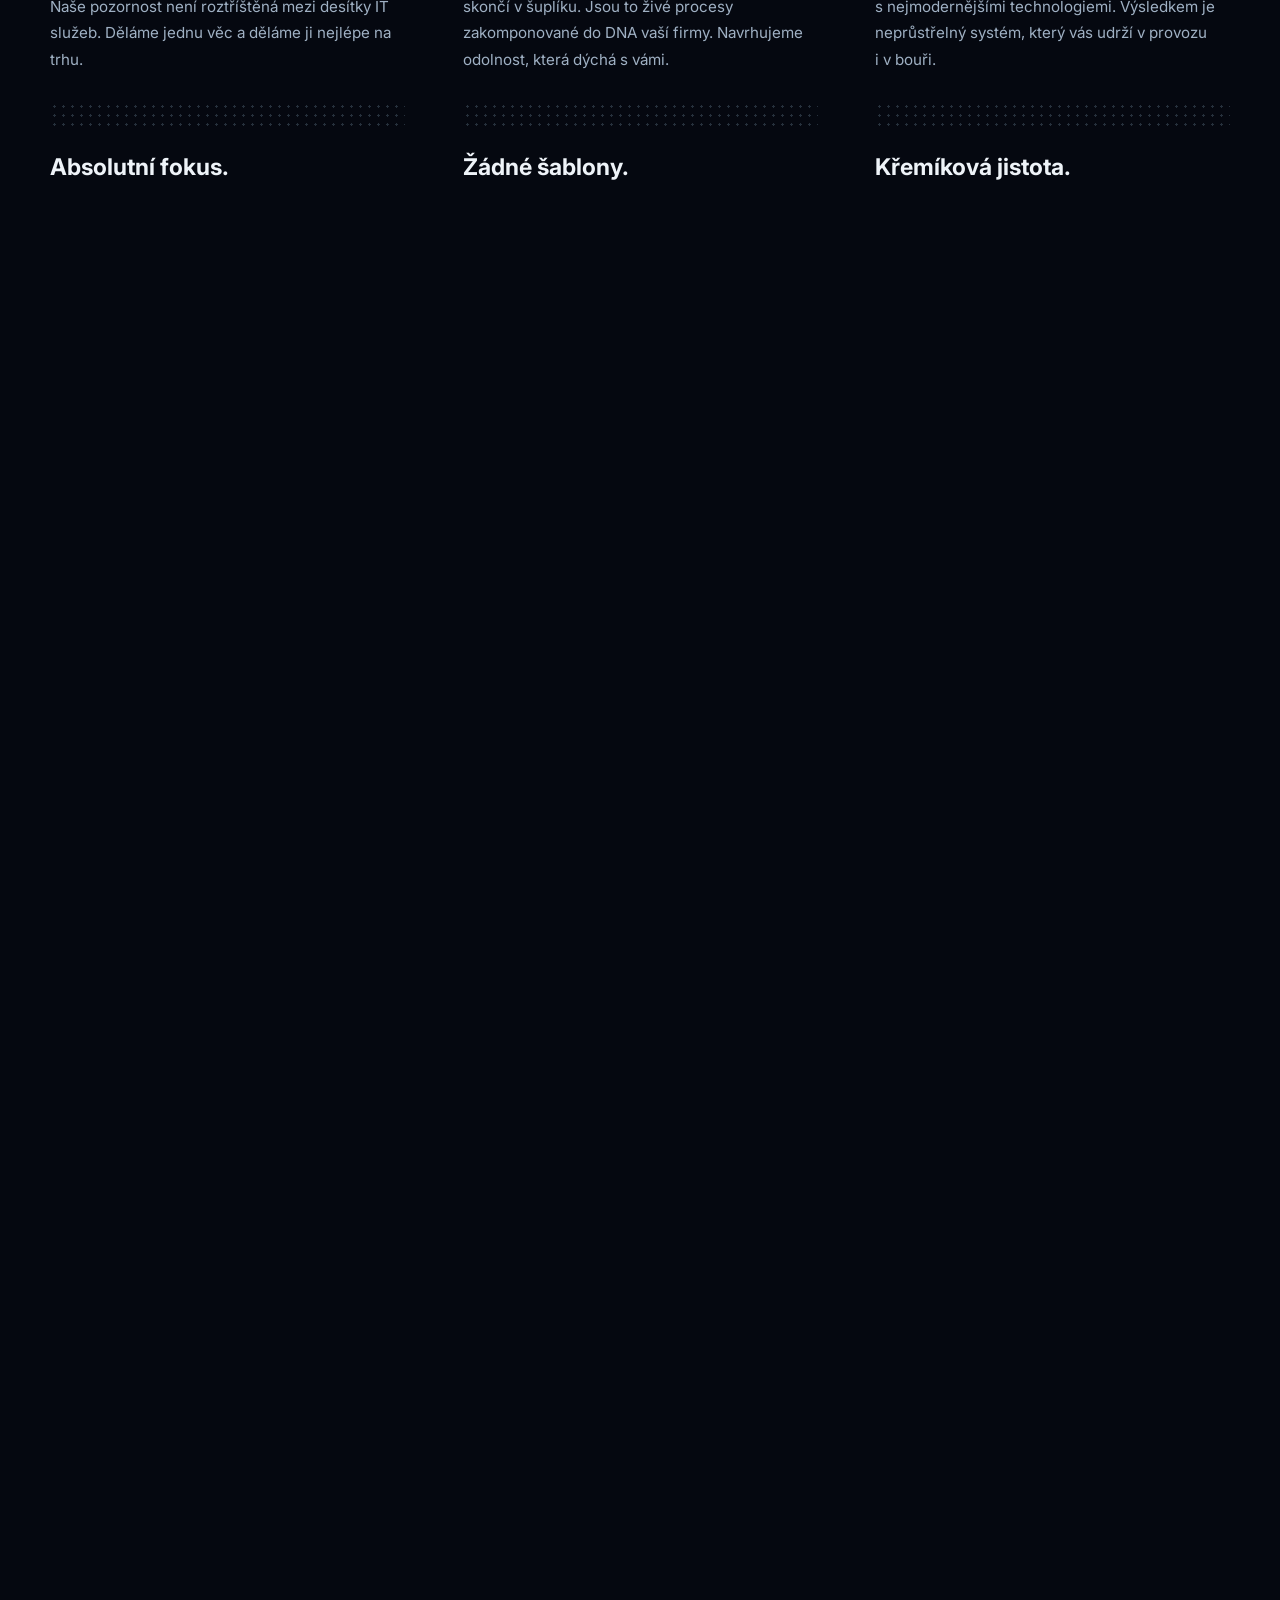
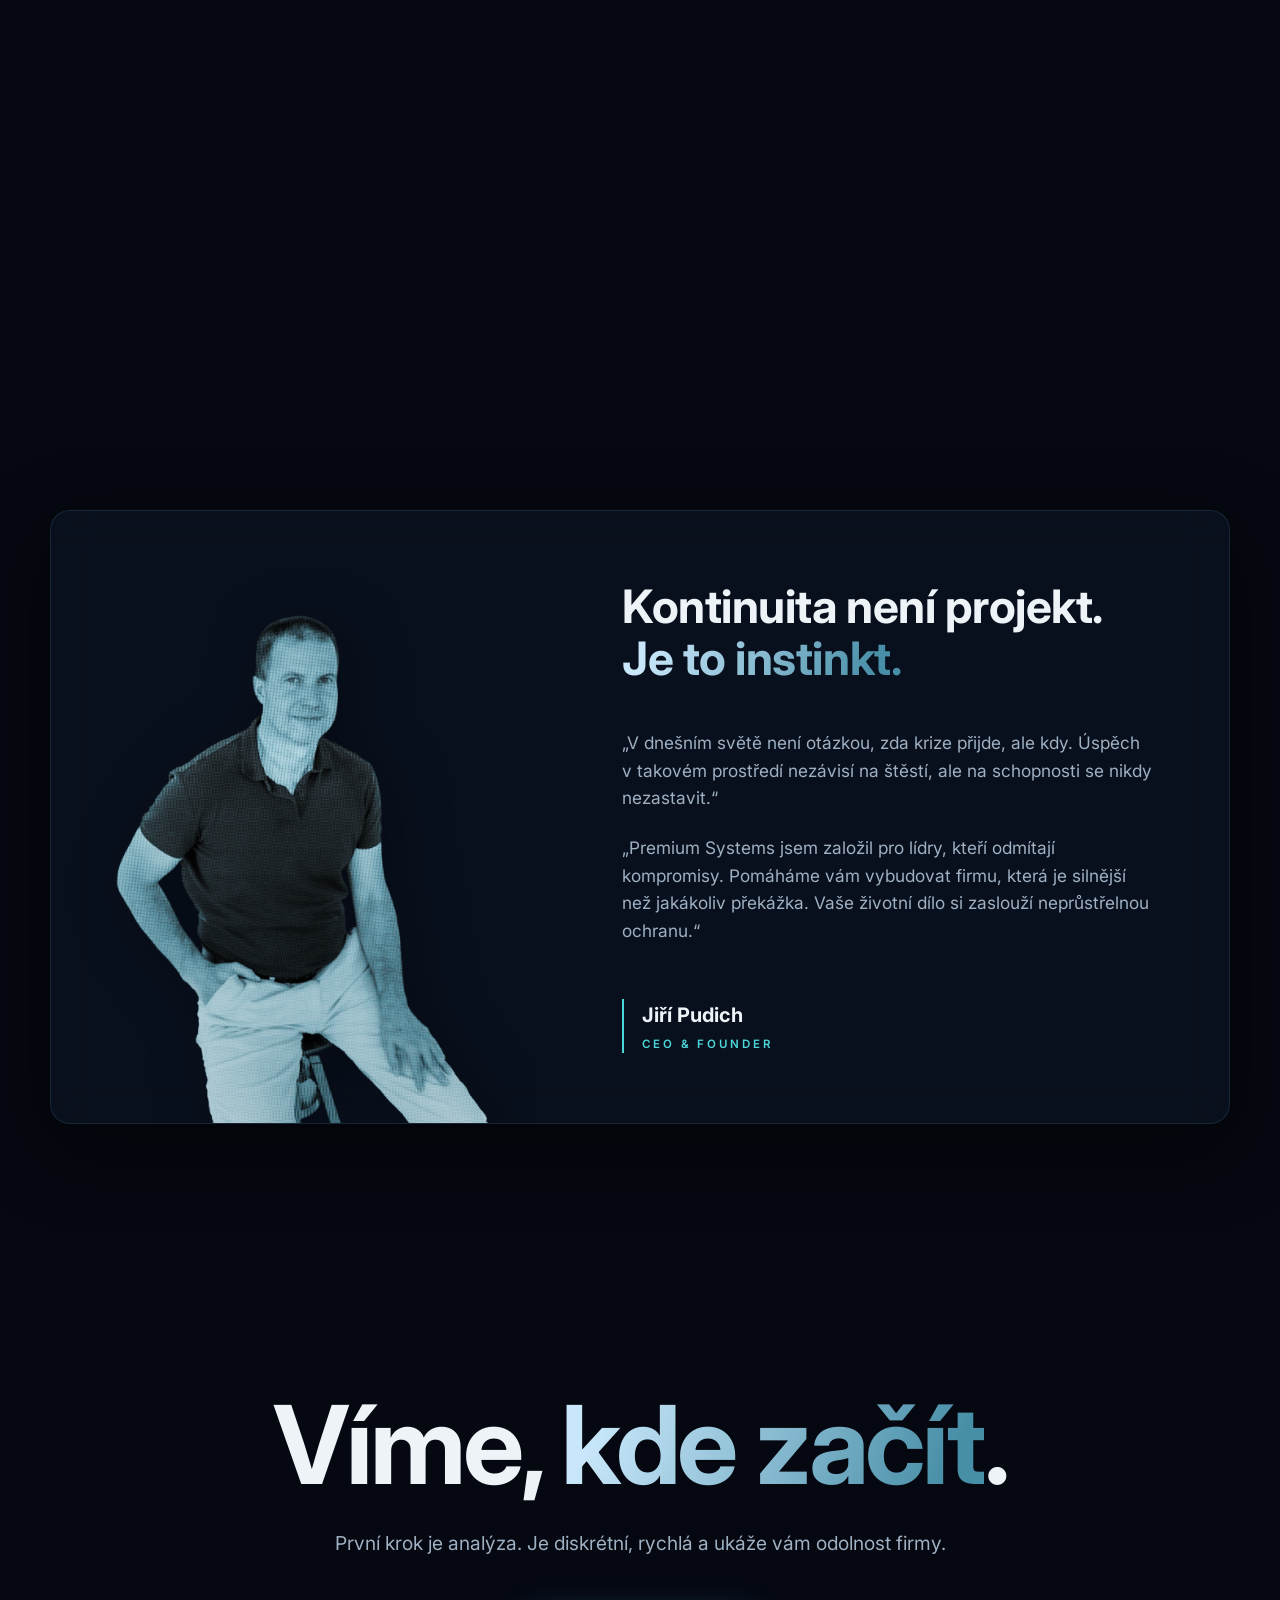
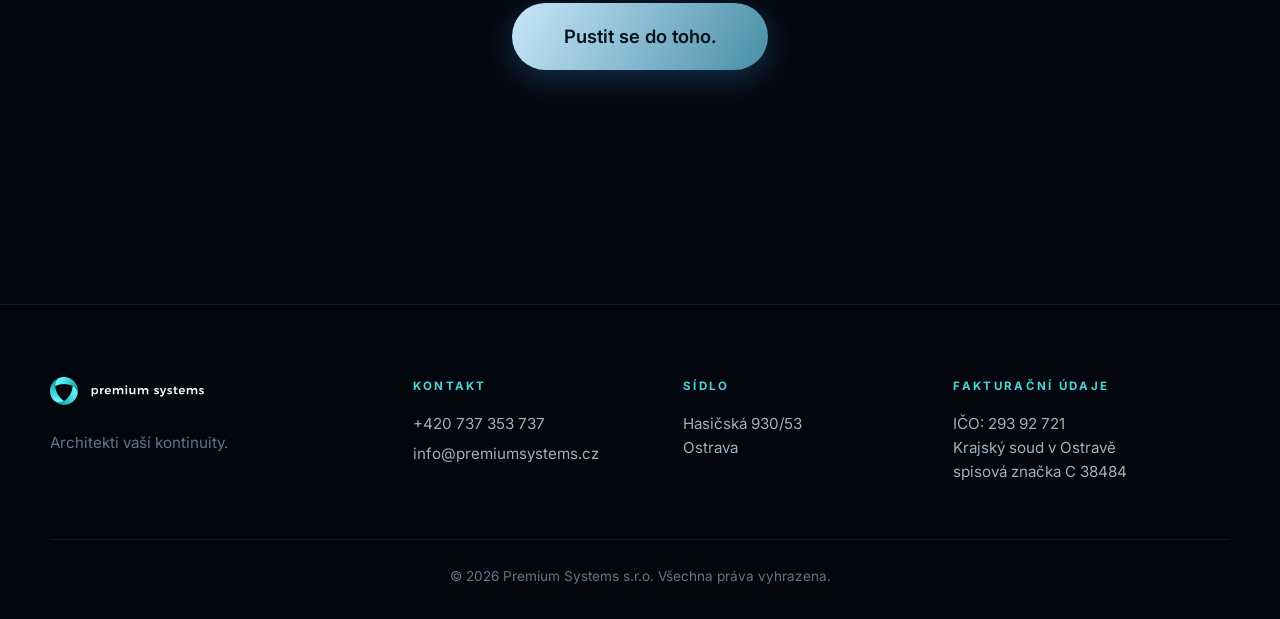
==== commit 0fc5a8f6: "SEO + GEO + výkon: meta/OG, JSON-LD (LocalBusiness, FAQ), sitemap, robots, llms.txt, odložené video," ====
--- a/index.html
+++ b/index.html
@@ -11,13 +11,30 @@
 <link rel="icon" type="image/png" sizes="32x32" href="assets/img/favicon-32.png">
 <link rel="icon" type="image/png" sizes="256x256" href="assets/img/favicon-256.png">
 <link rel="apple-touch-icon" href="assets/img/apple-touch-icon.png">
-<link rel="stylesheet" href="css/style.css?v=7">
+<link rel="canonical" href="https://jtomoszek.github.io/premium-systems-nahled/">
+<meta name="robots" content="index, follow">
+<meta name="theme-color" content="#050810">
+<meta property="og:site_name" content="Premium Systems">
+<meta property="og:type" content="website">
+<meta property="og:locale" content="cs_CZ">
+<meta property="og:title" content="Business Continuity, NIS2 a řízení rizik | Premium Systems">
+<meta property="og:description" content="Váš byznys. Nezastavitelný. Business Continuity, NIS2 & ZoKB a experti na vaší straně. Absolutní jistota v každé situaci.">
+<meta property="og:url" content="https://jtomoszek.github.io/premium-systems-nahled/">
+<meta property="og:image" content="https://jtomoszek.github.io/premium-systems-nahled/assets/img/og-image.jpg">
+<meta property="og:image:width" content="1200">
+<meta property="og:image:height" content="630">
+<meta name="twitter:card" content="summary_large_image">
+<meta name="twitter:title" content="Business Continuity, NIS2 a řízení rizik | Premium Systems">
+<meta name="twitter:description" content="Váš byznys. Nezastavitelný. Business Continuity, NIS2 & ZoKB a experti na vaší straně. Absolutní jistota v každé situaci.">
+<meta name="twitter:image" content="https://jtomoszek.github.io/premium-systems-nahled/assets/img/og-image.jpg">
+<link rel="stylesheet" href="css/style.css?v=8">
+<script type="application/ld+json">{"@context": "https://schema.org", "@graph": [{"@type": "ProfessionalService", "@id": "https://jtomoszek.github.io/premium-systems-nahled/#organization", "name": "Premium Systems, s.r.o.", "url": "https://jtomoszek.github.io/premium-systems-nahled/", "logo": "https://jtomoszek.github.io/premium-systems-nahled/assets/img/favicon-256.png", "image": "https://jtomoszek.github.io/premium-systems-nahled/assets/img/og-image.jpg", "telephone": "+420 737 353 737", "email": "info@premiumsystems.cz", "vatID": "CZ29392721", "identifier": "IČO 29392721", "description": "Business Continuity, soulad s NIS2 a ZoKB a expertní bezpečnostní služby pro management. Architekti kontinuity vašeho podnikání.", "address": {"@type": "PostalAddress", "streetAddress": "Hasičská 930/53", "addressLocality": "Ostrava", "addressCountry": "CZ"}, "areaServed": {"@type": "Country", "name": "Česká republika"}, "openingHoursSpecification": {"@type": "OpeningHoursSpecification", "dayOfWeek": ["Monday", "Tuesday", "Wednesday", "Thursday", "Friday"], "opens": "08:00", "closes": "18:00"}, "knowsAbout": ["Business Continuity", "NIS2", "Zákon o kybernetické bezpečnosti", "kybernetická bezpečnost", "krizový management", "forenzní audit", "compliance"]}, {"@type": "WebSite", "@id": "https://jtomoszek.github.io/premium-systems-nahled/#website", "url": "https://jtomoszek.github.io/premium-systems-nahled/", "name": "Premium Systems", "inLanguage": "cs", "publisher": {"@id": "https://jtomoszek.github.io/premium-systems-nahled/#organization"}}, {"@type": "WebPage", "@id": "https://jtomoszek.github.io/premium-systems-nahled/", "url": "https://jtomoszek.github.io/premium-systems-nahled/", "name": "Business Continuity, NIS2 a řízení rizik | Premium Systems", "description": "Váš byznys. Nezastavitelný. Business Continuity, NIS2 & ZoKB a experti na vaší straně. Absolutní jistota v každé situaci.", "inLanguage": "cs", "isPartOf": {"@id": "https://jtomoszek.github.io/premium-systems-nahled/#website"}, "about": {"@id": "https://jtomoszek.github.io/premium-systems-nahled/#organization"}}]}</script>
 </head>
 <body>
 
 <!-- ══════════ SCROLL-DRIVEN VIDEO BACKGROUND ══════════ -->
 <div class="video-stage" aria-hidden="true">
-  <video id="bgVideo" muted playsinline preload="auto" poster="assets/video/poster.jpg"></video>
+  <video id="bgVideo" muted playsinline preload="metadata" poster="assets/video/poster.jpg"></video>
   <div class="video-overlay"></div>
   <div class="video-grain"></div>
 </div>
@@ -144,18 +161,18 @@
 
     <div class="logo-strip reveal" aria-label="Naši klienti">
       <div class="logo-track">
-        <div class="logo-cell"><img src="assets/img/client-shopsys.webp" alt="Shopsys"></div>
-        <div class="logo-cell"><img src="assets/img/client-albert.png" alt="Albert"></div>
-        <div class="logo-cell"><img src="assets/img/client-celadna.webp" alt="Čeladná"></div>
-        <div class="logo-cell"><img src="assets/img/client-agel.svg" alt="Agel"></div>
-        <div class="logo-cell"><img src="assets/img/client-olp.webp" alt="Ostrava Logistics Park"></div>
-        <div class="logo-cell"><img src="assets/img/client-avogado.svg" alt="Avogado"></div>
-        <div class="logo-cell" aria-hidden="true"><img src="assets/img/client-shopsys.webp" alt=""></div>
-        <div class="logo-cell" aria-hidden="true"><img src="assets/img/client-albert.png" alt=""></div>
-        <div class="logo-cell" aria-hidden="true"><img src="assets/img/client-celadna.webp" alt=""></div>
-        <div class="logo-cell" aria-hidden="true"><img src="assets/img/client-agel.svg" alt=""></div>
-        <div class="logo-cell" aria-hidden="true"><img src="assets/img/client-olp.webp" alt=""></div>
-        <div class="logo-cell" aria-hidden="true"><img src="assets/img/client-avogado.svg" alt=""></div>
+        <div class="logo-cell"><img loading="lazy" decoding="async" src="assets/img/client-shopsys.webp" alt="Shopsys"></div>
+        <div class="logo-cell"><img loading="lazy" decoding="async" src="assets/img/client-albert.png" alt="Albert"></div>
+        <div class="logo-cell"><img loading="lazy" decoding="async" src="assets/img/client-celadna.webp" alt="Čeladná"></div>
+        <div class="logo-cell"><img loading="lazy" decoding="async" src="assets/img/client-agel.svg" alt="Agel"></div>
+        <div class="logo-cell"><img loading="lazy" decoding="async" src="assets/img/client-olp.webp" alt="Ostrava Logistics Park"></div>
+        <div class="logo-cell"><img loading="lazy" decoding="async" src="assets/img/client-avogado.svg" alt="Avogado"></div>
+        <div class="logo-cell" aria-hidden="true"><img loading="lazy" decoding="async" src="assets/img/client-shopsys.webp" alt=""></div>
+        <div class="logo-cell" aria-hidden="true"><img loading="lazy" decoding="async" src="assets/img/client-albert.png" alt=""></div>
+        <div class="logo-cell" aria-hidden="true"><img loading="lazy" decoding="async" src="assets/img/client-celadna.webp" alt=""></div>
+        <div class="logo-cell" aria-hidden="true"><img loading="lazy" decoding="async" src="assets/img/client-agel.svg" alt=""></div>
+        <div class="logo-cell" aria-hidden="true"><img loading="lazy" decoding="async" src="assets/img/client-olp.webp" alt=""></div>
+        <div class="logo-cell" aria-hidden="true"><img loading="lazy" decoding="async" src="assets/img/client-avogado.svg" alt=""></div>
       </div>
     </div>
 
@@ -272,7 +289,7 @@
         </div>
       </div>
       <div class="ceo-photo">
-        <img src="assets/img/jiri-pudich-upraveny.webp" alt="Jiří Pudich, CEO &amp; Founder Premium Systems">
+        <img loading="lazy" decoding="async" width="1150" height="1414" src="assets/img/jiri-pudich-upraveny.webp" alt="Jiří Pudich, CEO &amp; Founder Premium Systems">
       </div>
     </div>
   </div>
@@ -317,6 +334,6 @@
   </div>
 </footer>
 
-<script src="js/main.js?v=7"></script>
+<script src="js/main.js?v=8"></script>
 </body>
 </html>
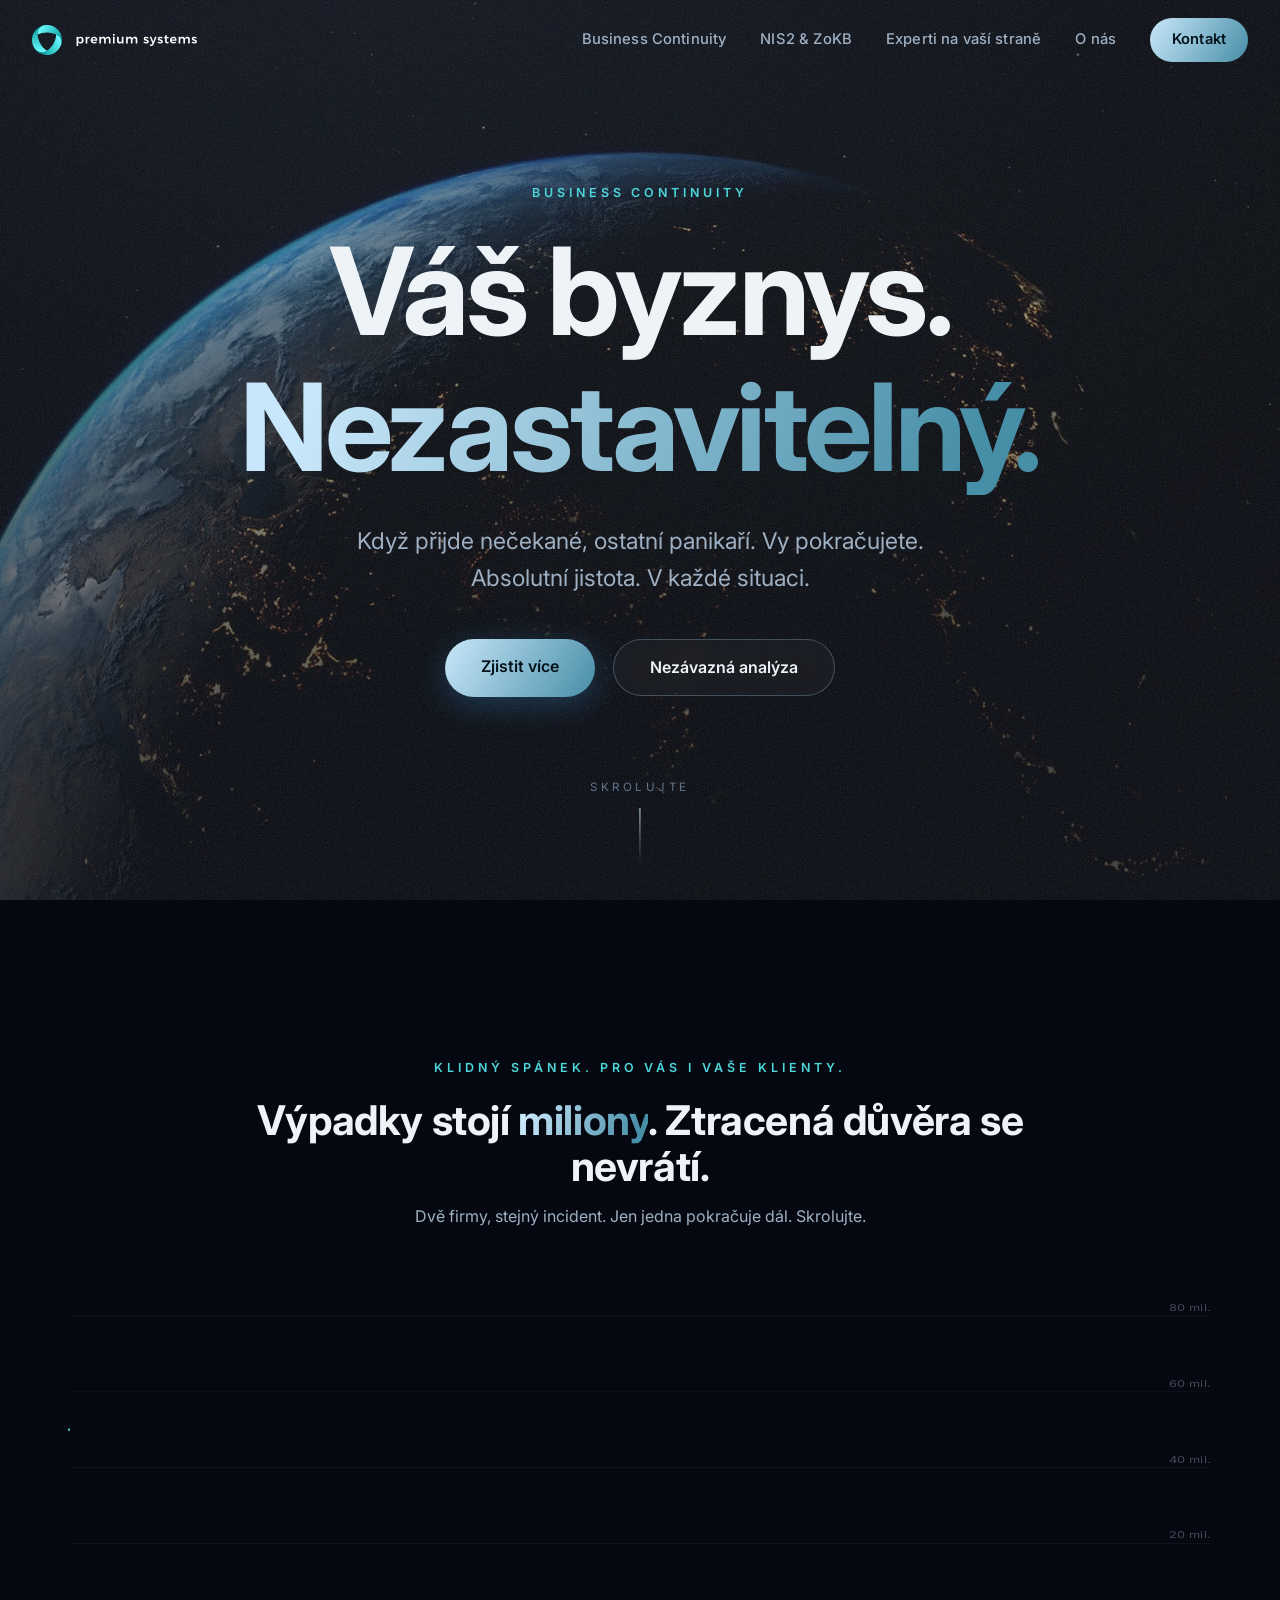
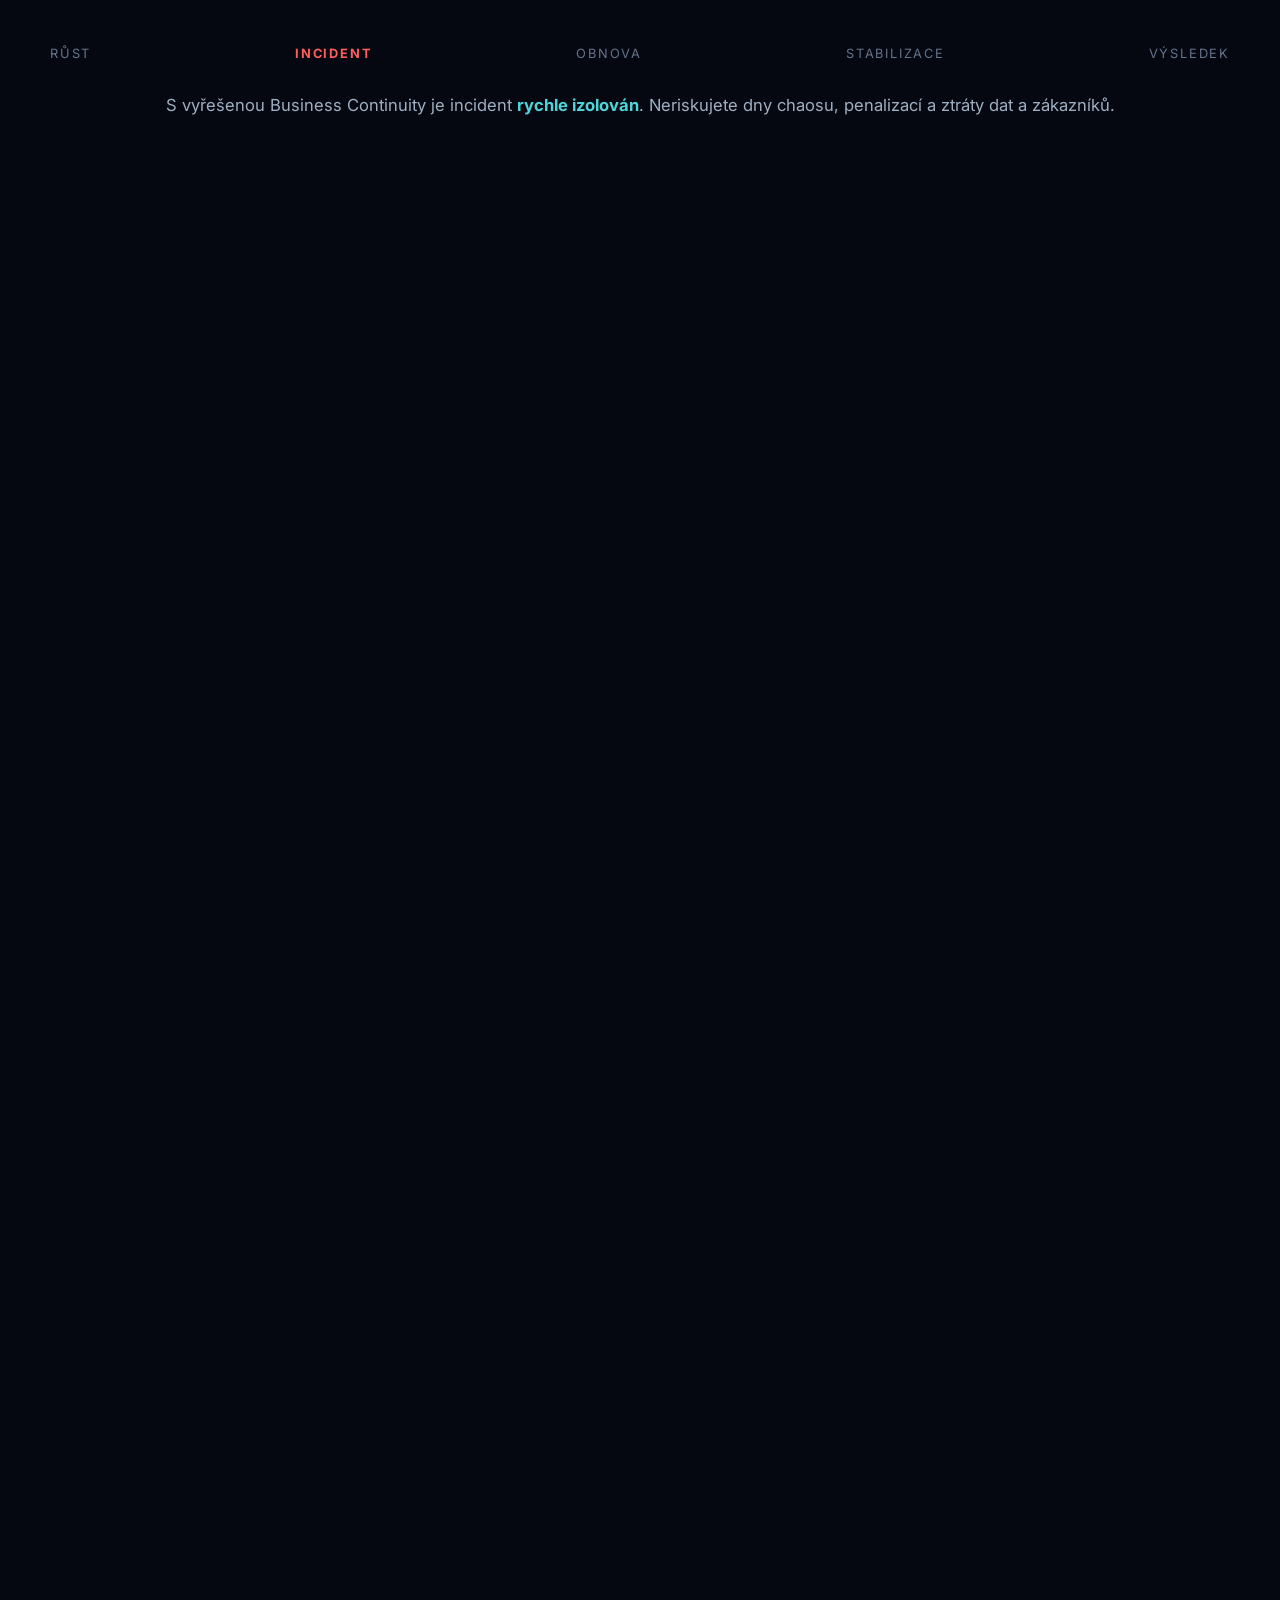
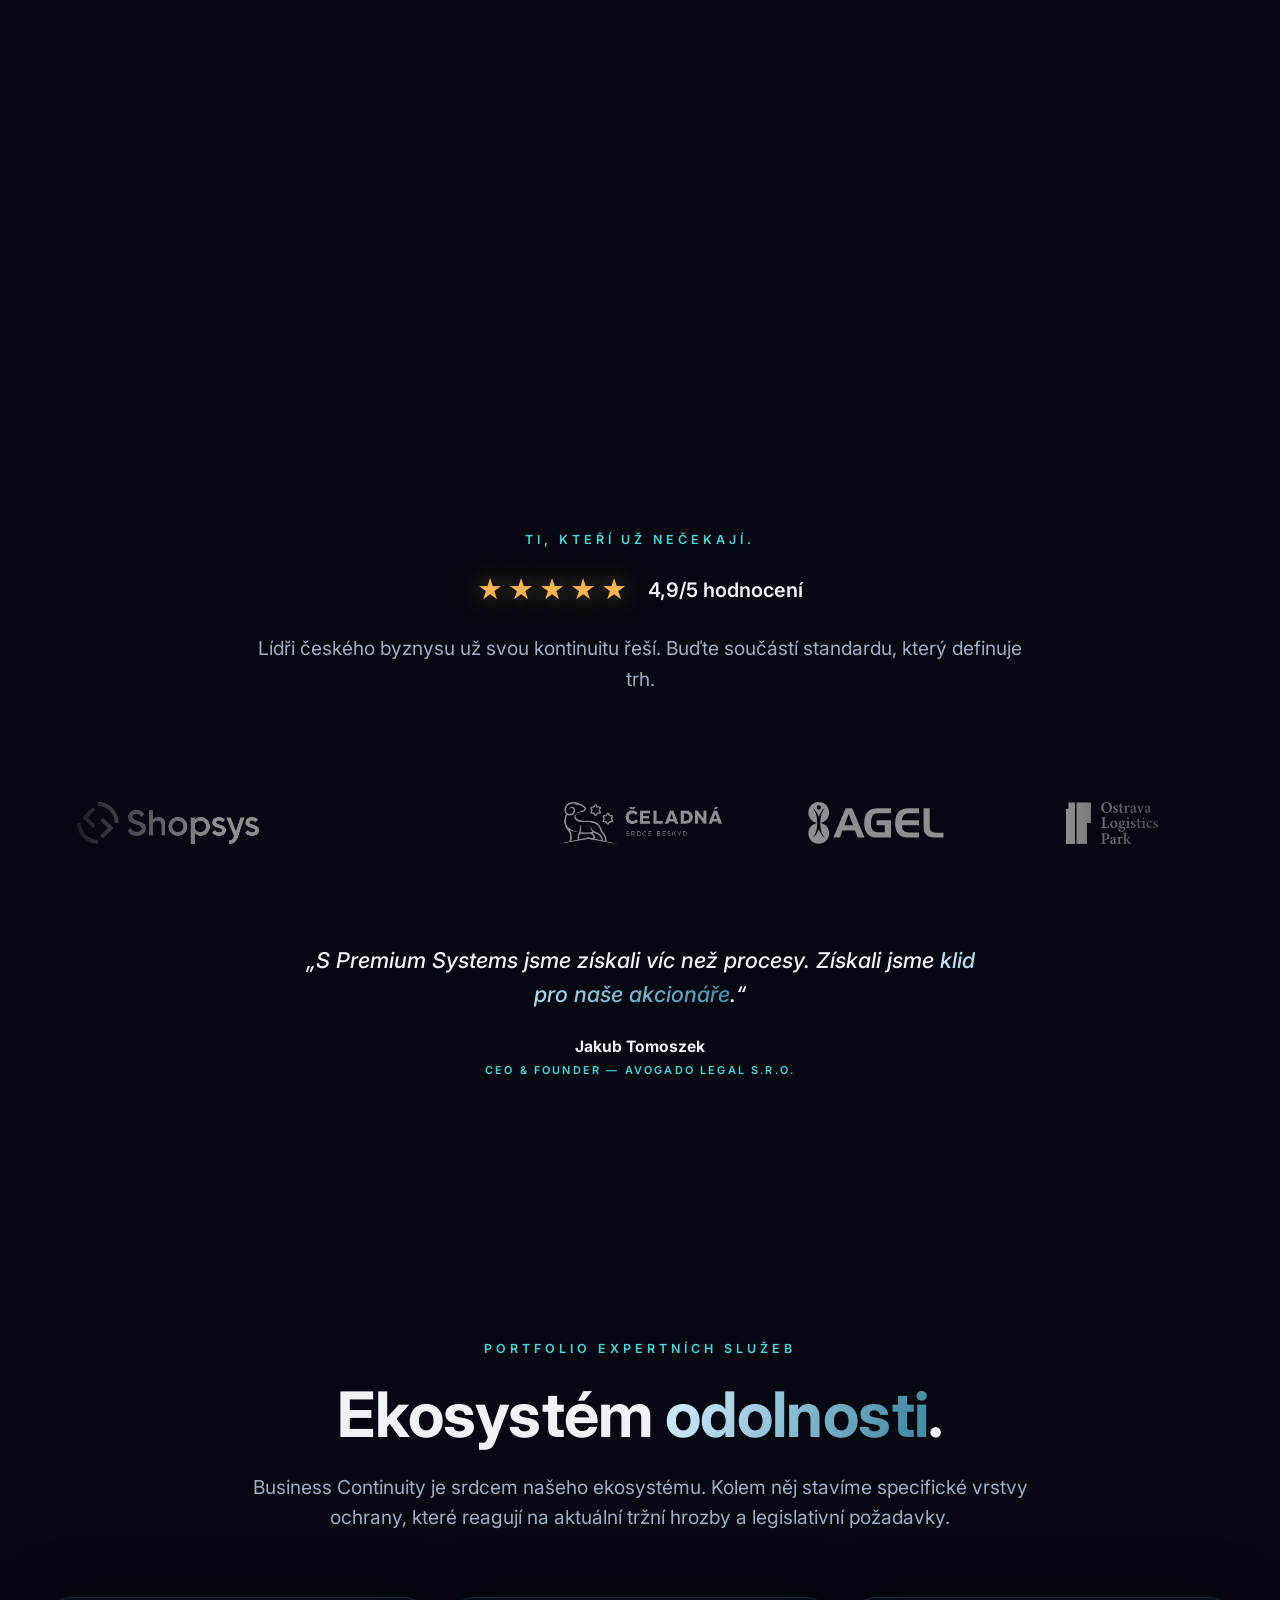
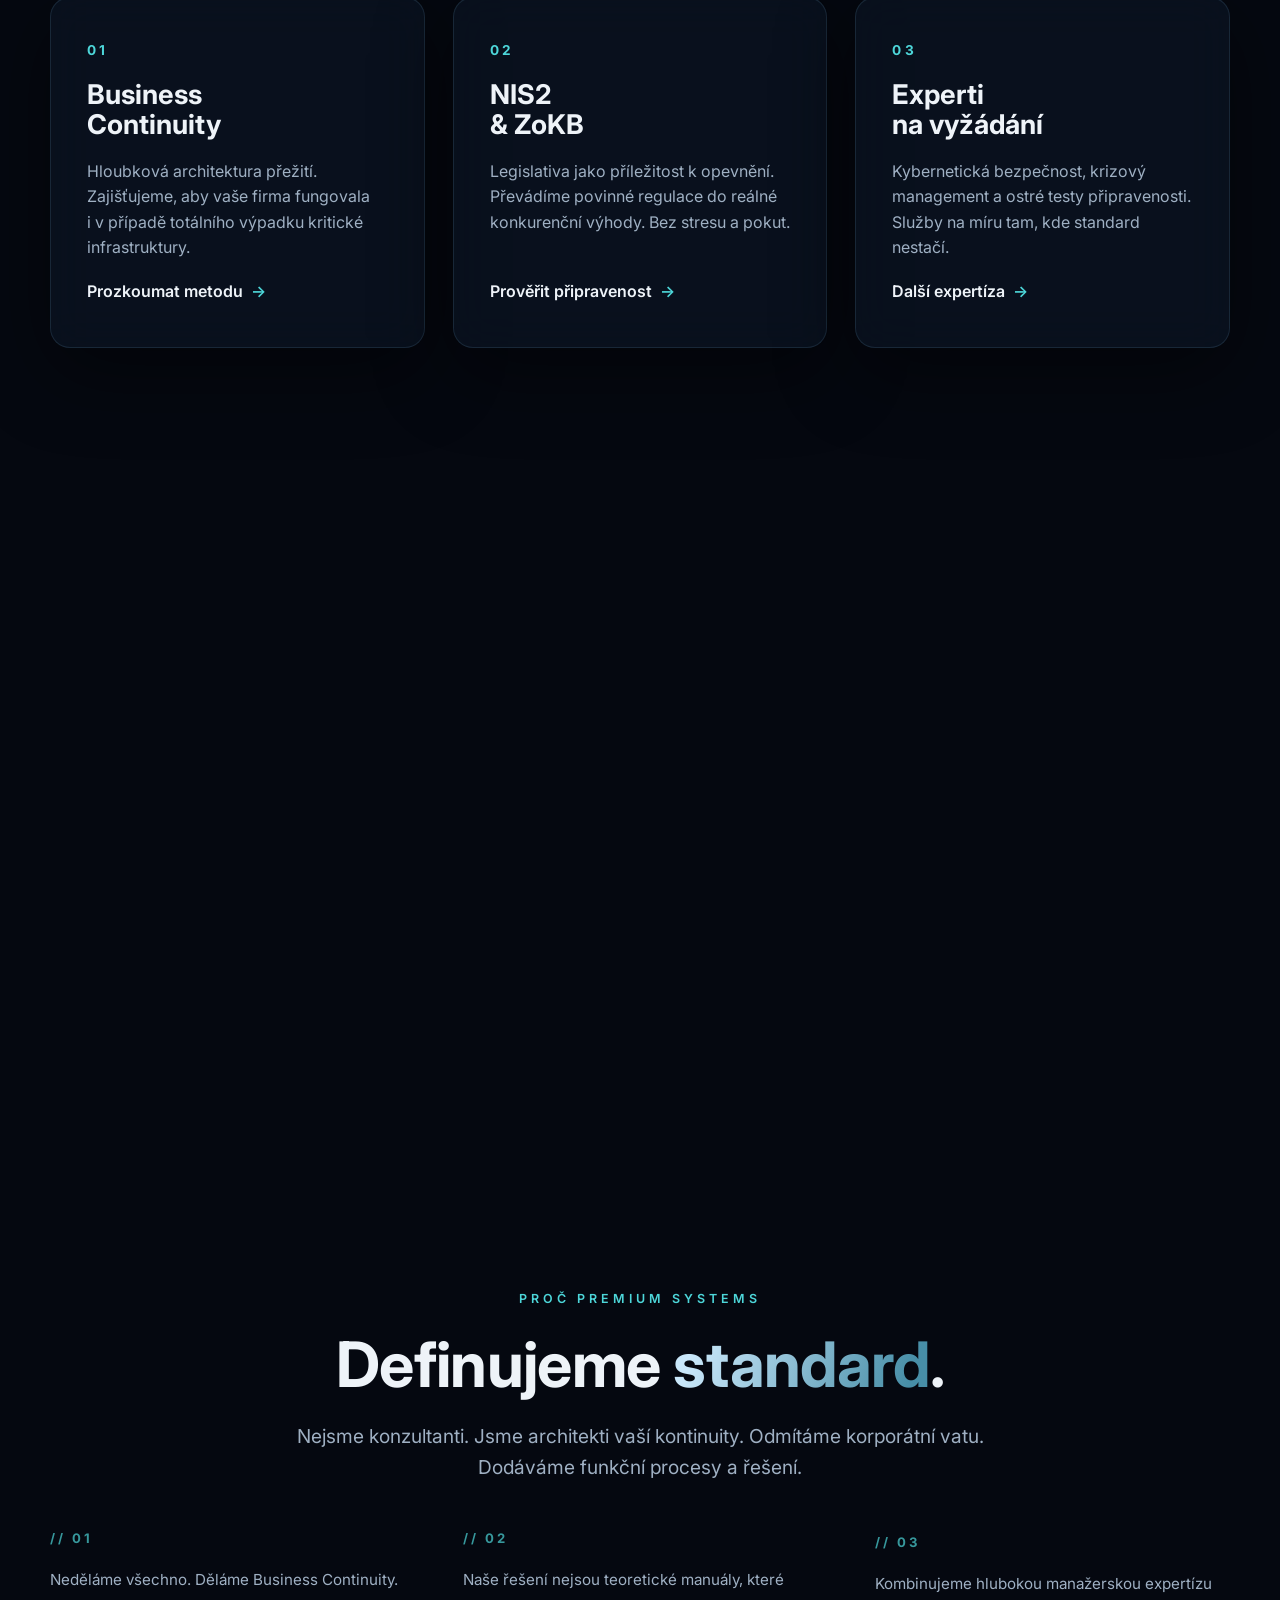
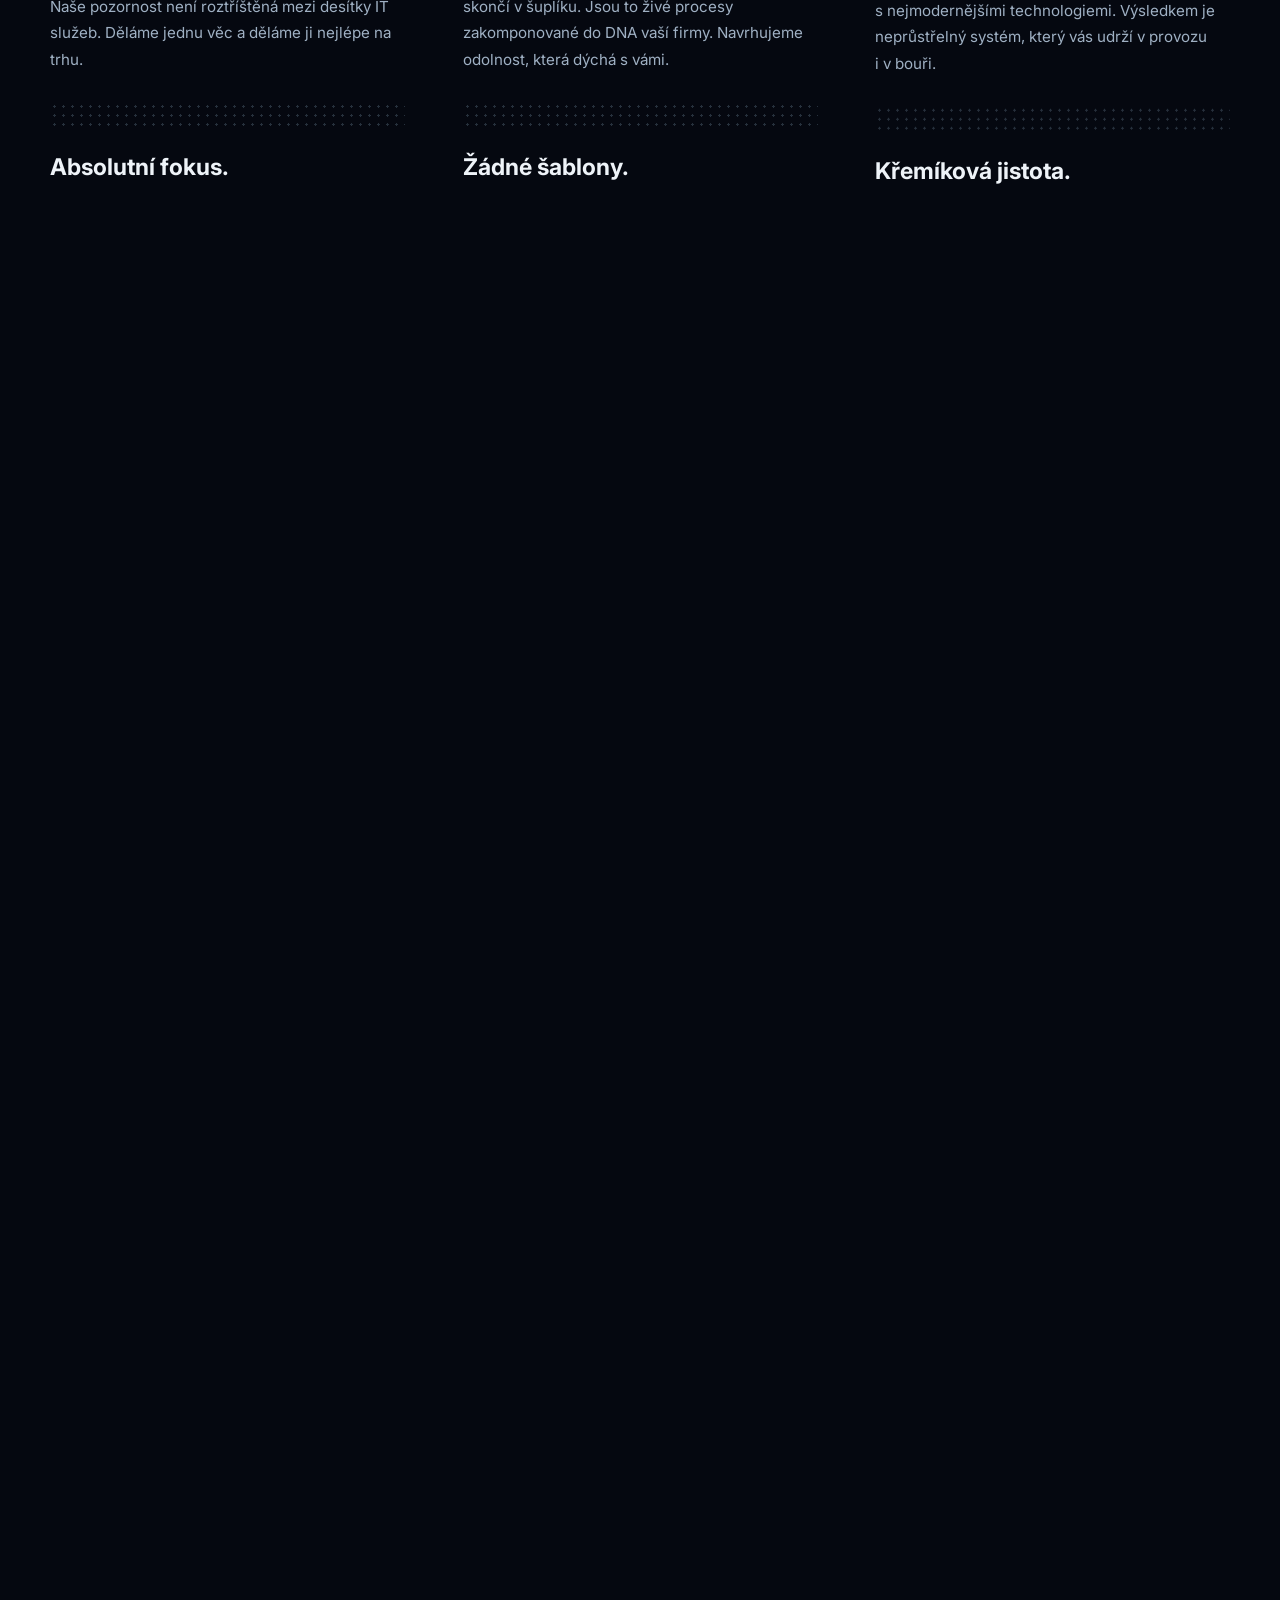
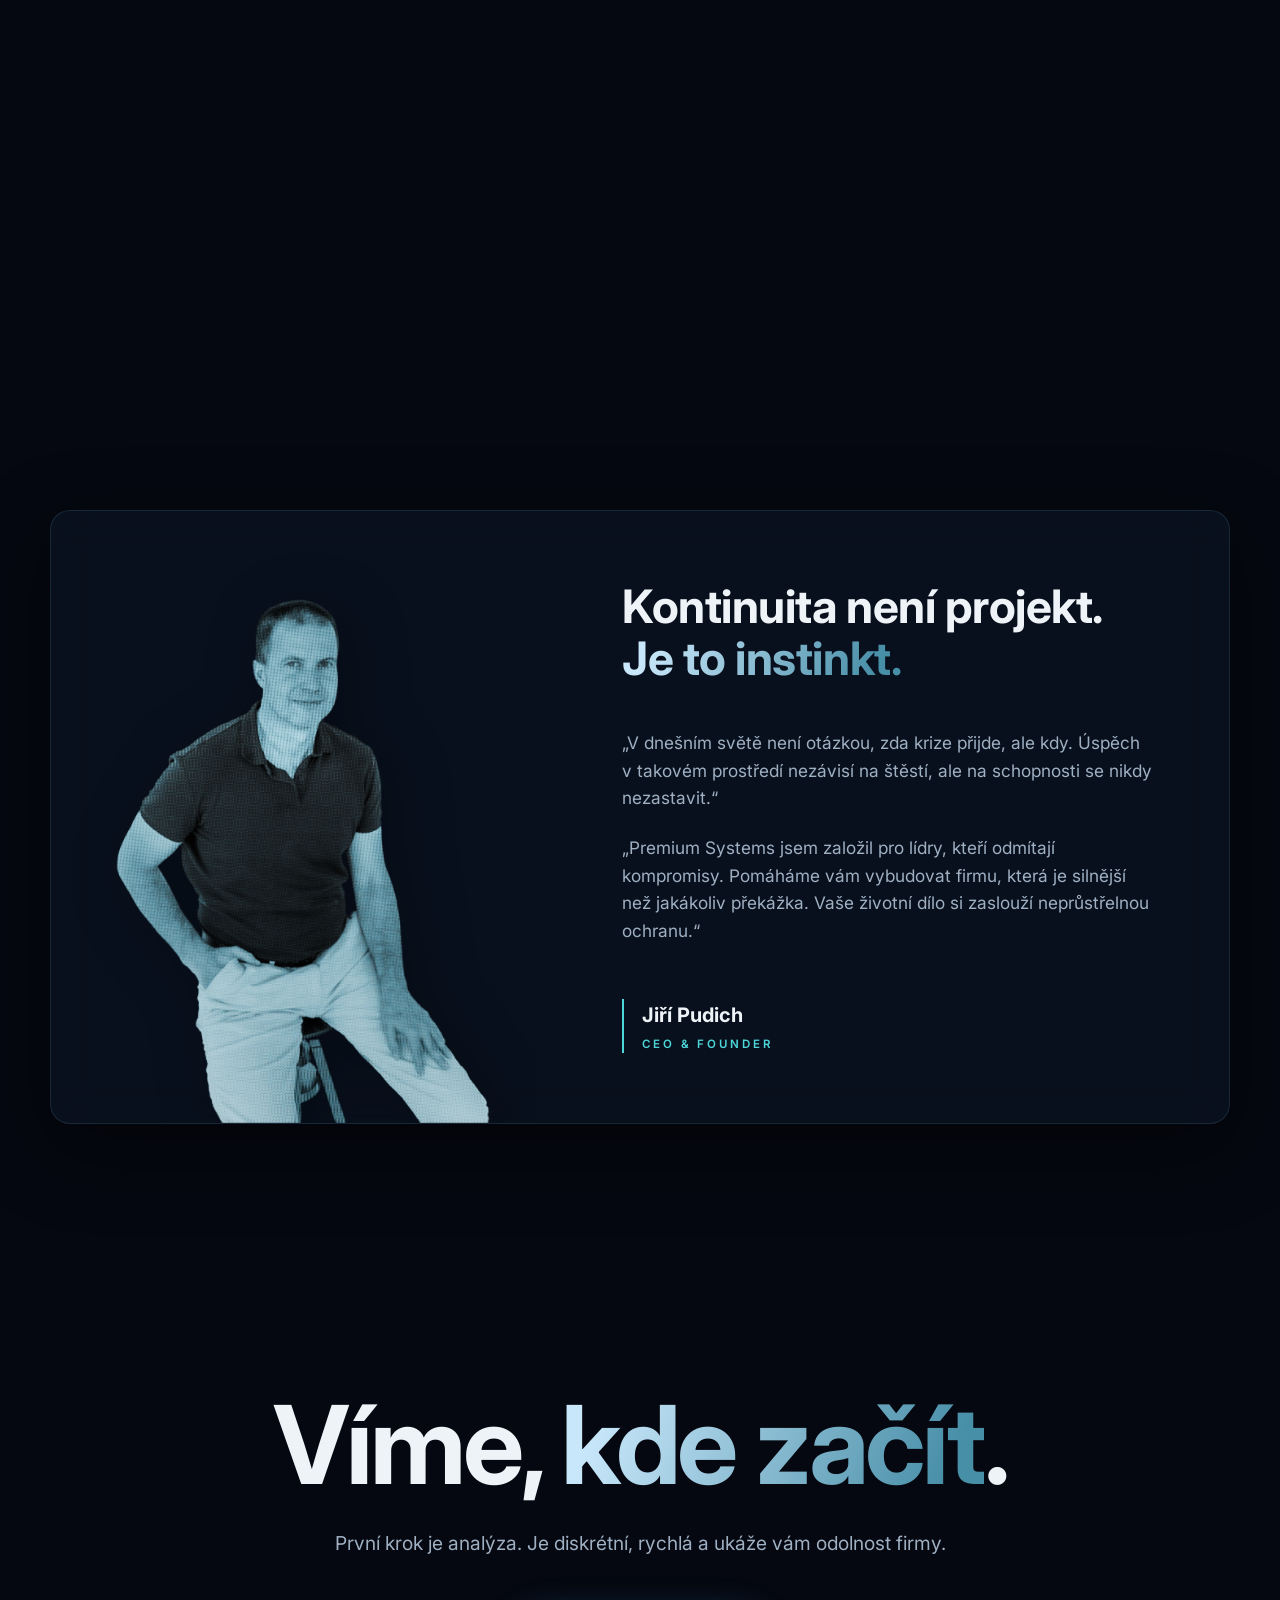
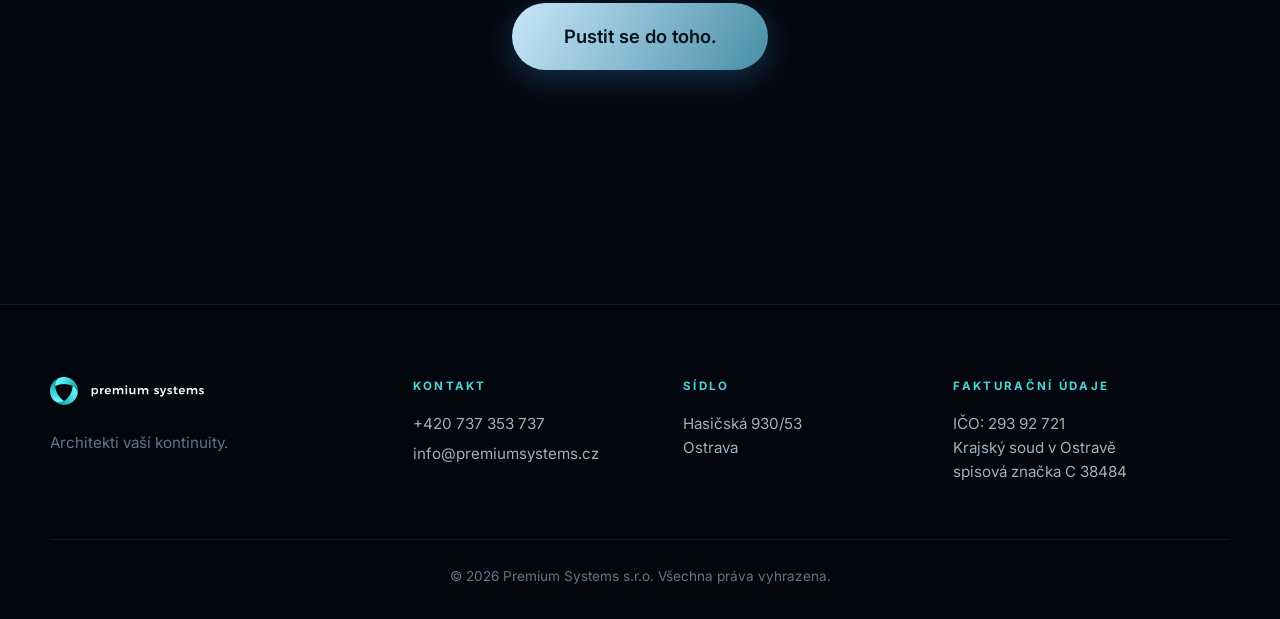
==== commit 7b4f8b09: "Cloudflare Web Analytics na všech stránkách Co-Authored-By: Claude Opus 5.5 <noreply@anthropic.com>" ====
--- a/index.html
+++ b/index.html
@@ -335,5 +335,6 @@
 </footer>
 
 <script src="js/main.js?v=8"></script>
+<!-- Cloudflare Web Analytics --><script type='module' src='https://static.cloudflareinsights.com/beacon.min.js' data-cf-beacon='{"token": "9d574e639023474998809c358b25a726"}'></script><!-- End Cloudflare Web Analytics -->
 </body>
 </html>
